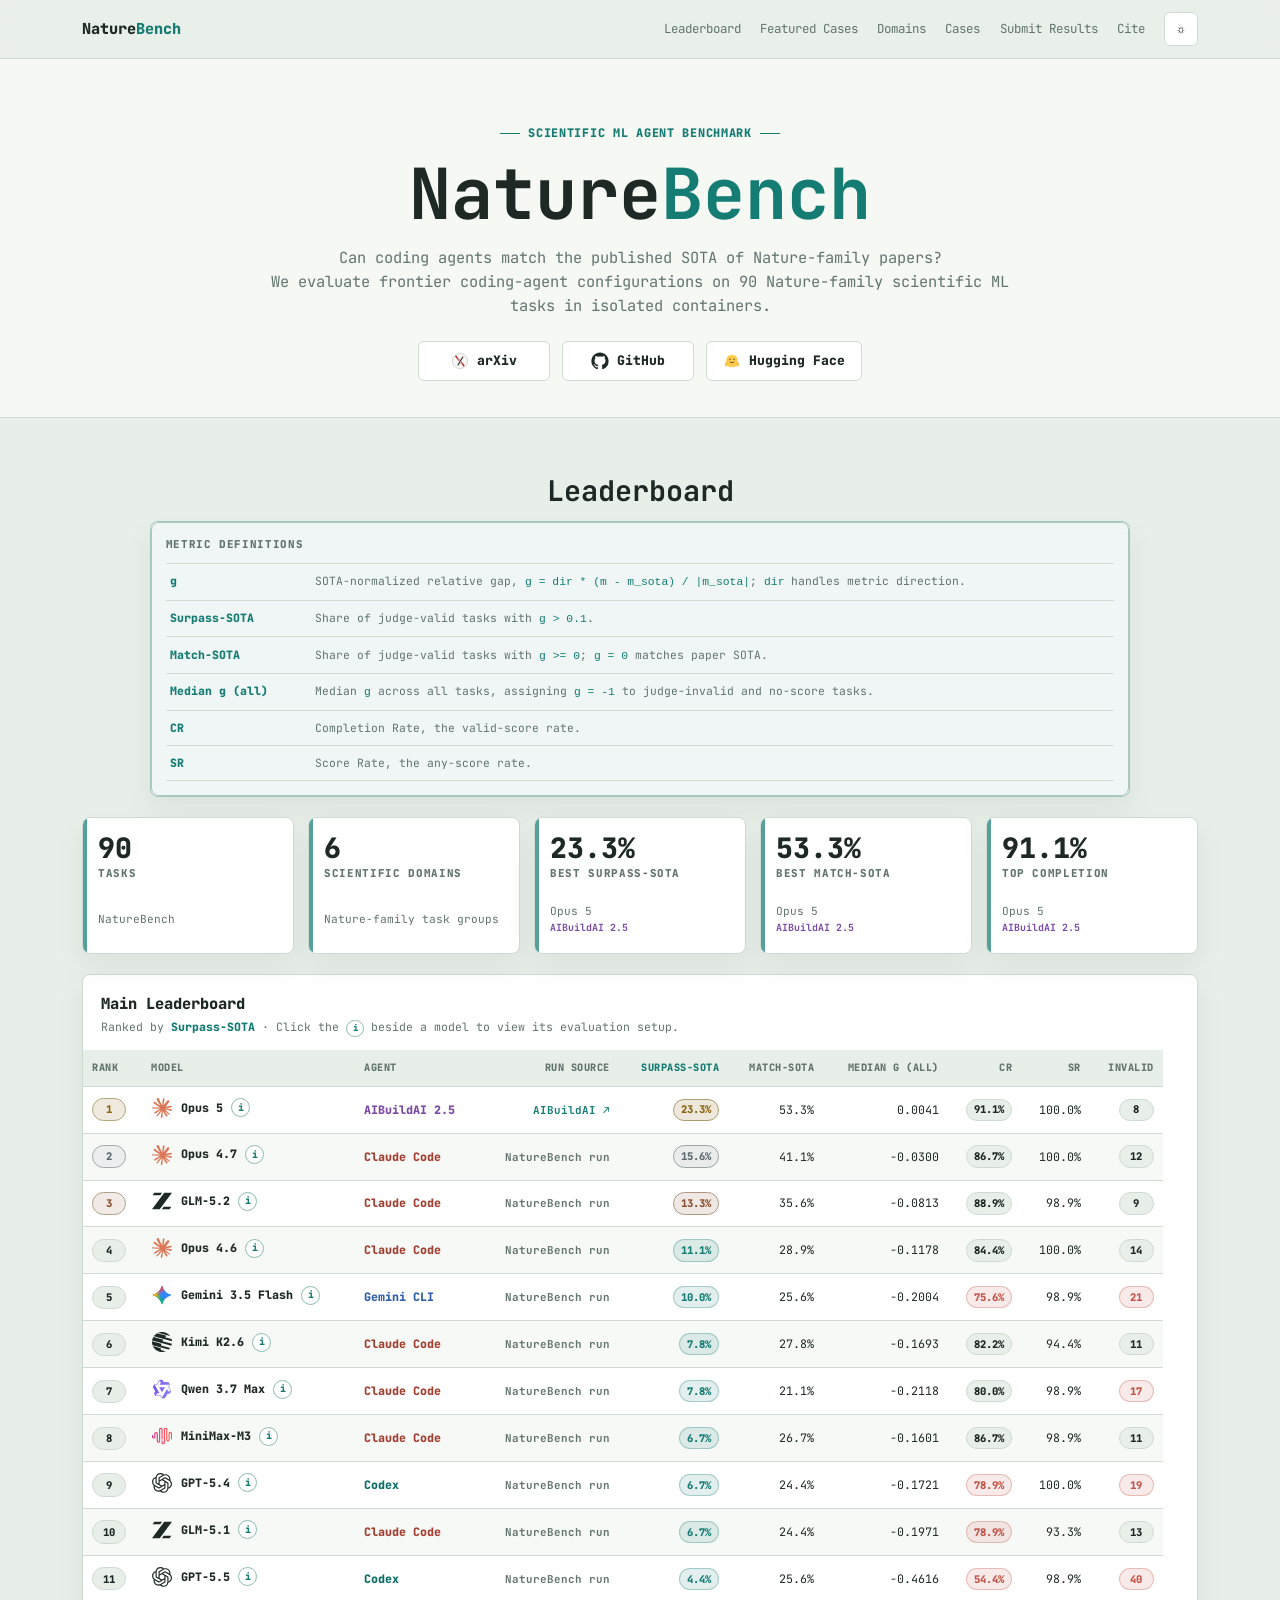
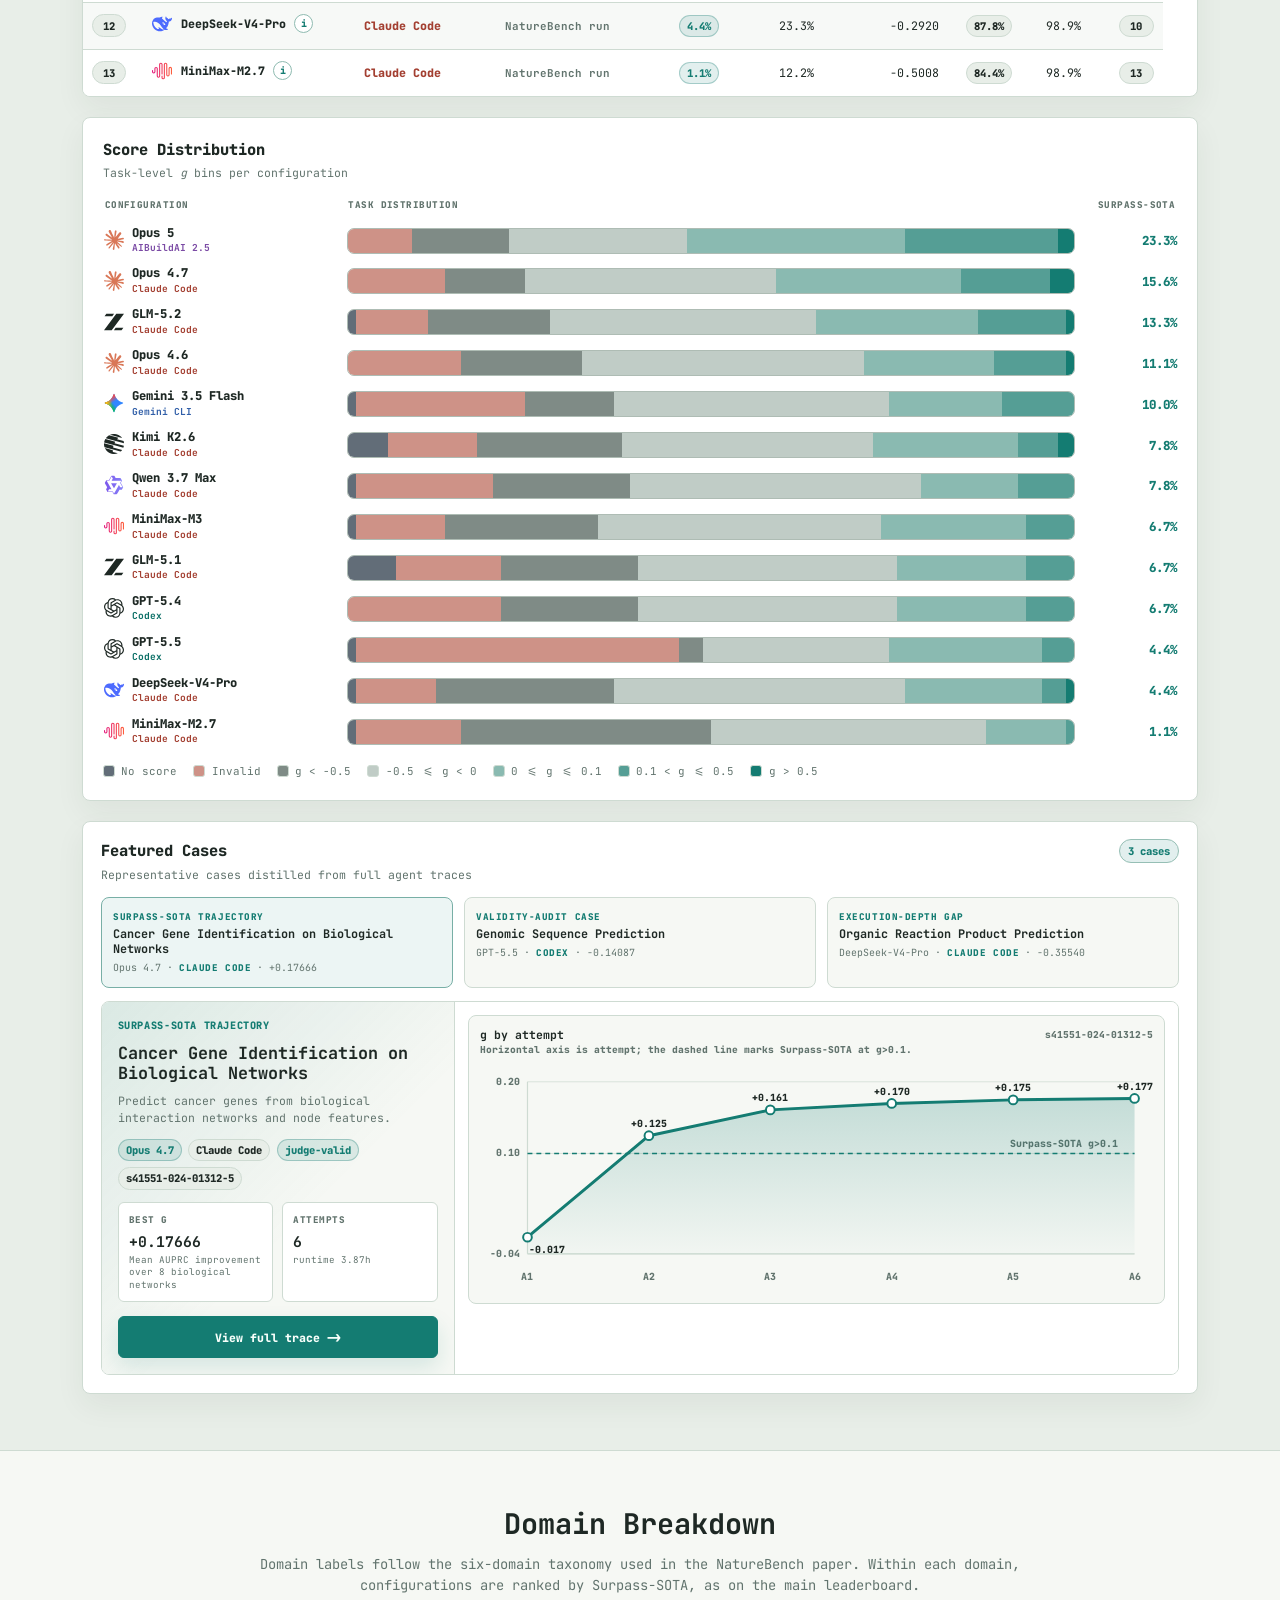
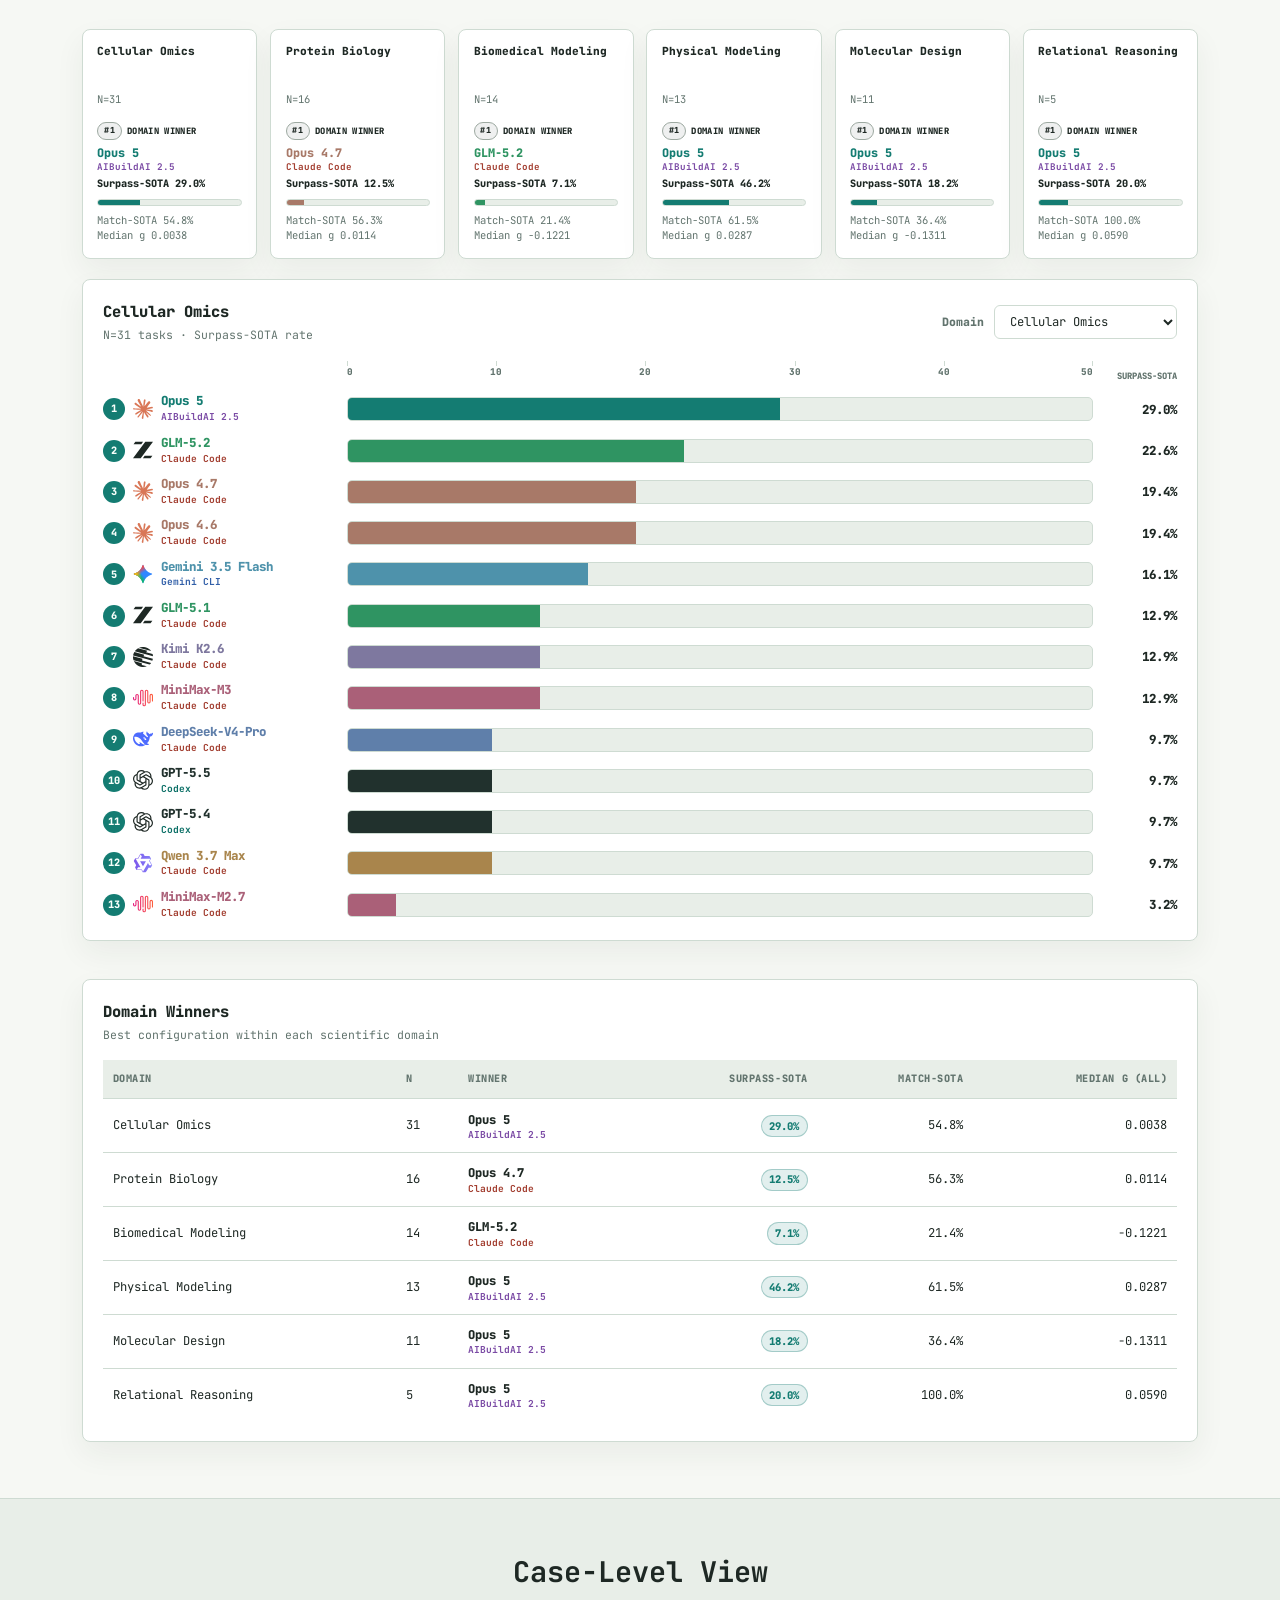
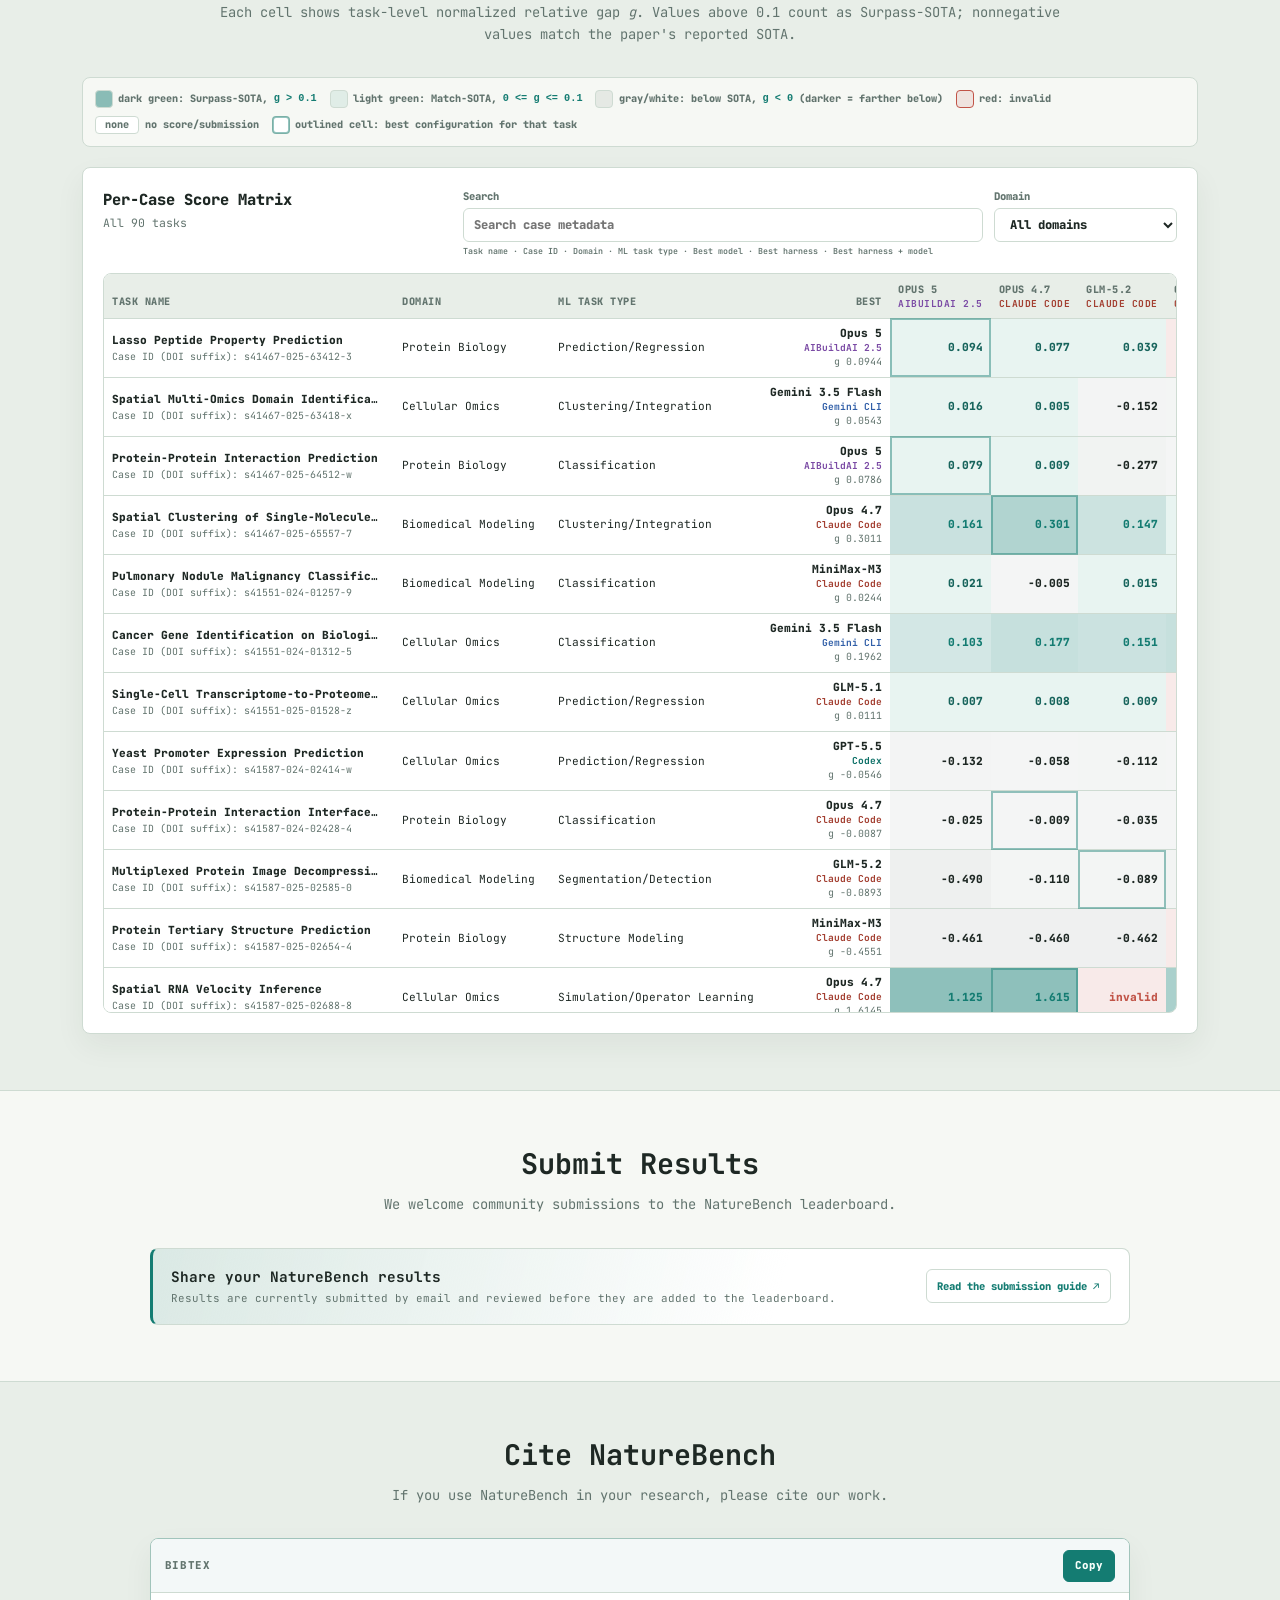
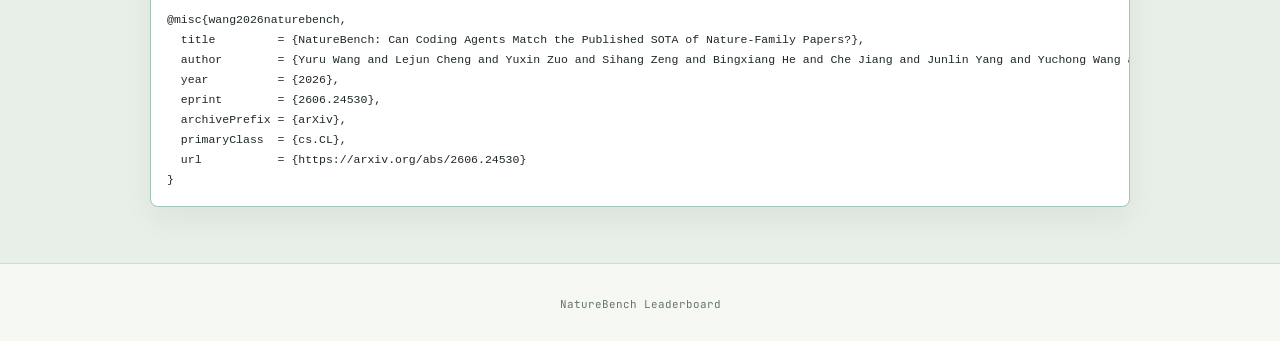
==== index.html @ 6c9039d1 "feat(site): refine leaderboard UX" ====
<!DOCTYPE html>
<html lang="en" data-theme="light">
<head>
  <meta charset="UTF-8">
  <meta name="viewport" content="width=device-width, initial-scale=1.0">
  <title>NatureBench Leaderboard</title>
  <link rel="icon" href="favicon.ico" sizes="32x32">
  <link rel="icon" href="assets/favicon.svg" type="image/svg+xml">
  <link rel="apple-touch-icon" href="assets/apple-touch-icon.png">
  <meta name="theme-color" content="#147c72">
  <link rel="stylesheet" href="styles.css">
</head>
<body>
  <nav class="navbar">
    <div class="container">
      <div class="nav-content">
        <a class="logo" href="#top" aria-label="NatureBench home">Nature<span>Bench</span></a>
        <button class="hamburger" id="menu-toggle" aria-label="Toggle menu" aria-expanded="false">
          <span></span>
          <span></span>
          <span></span>
        </button>
        <div class="nav-right" id="nav-right">
          <a href="#leaderboard">Leaderboard</a>
          <a href="#featured-cases">Featured Cases</a>
          <a href="#domains">Domains</a>
          <a href="#cases">Cases</a>
          <a href="#submit-results">Submit Results</a>
          <a href="#citation">Cite</a>
          <!-- RESTORE_METHOD_SECTION: uncomment this nav item when the Method section is ready.
          <a href="#method">Method</a>
          -->
          <button class="icon-btn" id="theme-toggle" aria-label="Toggle theme" title="Toggle theme">
            <span class="theme-sun">☼</span>
            <span class="theme-moon">●</span>
          </button>
        </div>
      </div>
    </div>
  </nav>

  <header class="hero" id="top">
    <div class="container">
      <div class="eyebrow">Scientific ML Agent Benchmark</div>
      <h1>Nature<span>Bench</span></h1>
      <p>Can coding agents match the published SOTA of Nature-family papers?</p>
      <p class="hero-setting">We evaluate frontier coding-agent configurations on 90 Nature-family scientific ML tasks in isolated containers.</p>
      <div class="hero-actions">
        <a class="btn resource-btn" href="https://arxiv.org/abs/2606.24530" target="_blank" rel="noopener">
          <img class="resource-logo arxiv-logo" src="assets/logos/arxiv.svg" alt="" aria-hidden="true">
          <span>arXiv</span>
        </a>
        <a class="btn resource-btn" href="https://github.com/FrontisAI/NatureBench" target="_blank" rel="noopener">
          <img class="resource-logo github-logo" src="assets/logos/github.svg" alt="" aria-hidden="true">
          <span>GitHub</span>
        </a>
        <a class="btn resource-btn" href="https://huggingface.co/datasets/FrontisAI/NatureBench" target="_blank" rel="noopener">
          <img class="resource-logo huggingface-logo" src="assets/logos/huggingface.svg" alt="" aria-hidden="true">
          <span>Hugging Face</span>
        </a>
      </div>
    </div>
  </header>

  <main>
    <section id="leaderboard" class="band">
      <div class="container">
        <h2 class="section-title">Leaderboard</h2>
        <div class="leaderboard-guide">
          <div class="metric-primer" role="region" aria-labelledby="metric-primer-title">
            <h3 id="metric-primer-title">Metric Definitions</h3>
            <dl class="metric-definition-list">
              <div>
                <dt>g</dt>
                <dd>SOTA-normalized relative gap, <code>g = dir * (m - m_sota) / |m_sota|</code>; <code>dir</code> handles metric direction.</dd>
              </div>
              <div>
                <dt>Surpass-SOTA</dt>
                <dd>Share of judge-valid tasks with <code>g &gt; 0.1</code>.</dd>
              </div>
              <div>
                <dt>Match-SOTA</dt>
                <dd>Share of judge-valid tasks with <code>g &gt;= 0</code>; <code>g = 0</code> matches paper SOTA.</dd>
              </div>
              <div>
                <dt>Median g (all)</dt>
                <dd>Median <code>g</code> across all tasks, assigning <code>g = -1</code> to judge-invalid and no-score tasks.</dd>
              </div>
              <div>
                <dt>CR</dt>
                <dd>Completion Rate, the valid-score rate.</dd>
              </div>
              <div>
                <dt>SR</dt>
                <dd>Score Rate, the any-score rate.</dd>
              </div>
            </dl>
          </div>
        </div>

        <div class="metrics-strip leaderboard-summary" id="summary-metrics" aria-label="Benchmark summary">
          <div class="metric summary-card">
            <div class="metric-value">90</div>
            <div class="metric-label">Tasks</div>
          </div>
          <div class="metric summary-card">
            <div class="metric-value">6</div>
            <div class="metric-label">Scientific domains</div>
          </div>
          <div class="metric summary-card">
            <div class="metric-value">15.6%</div>
            <div class="metric-label">Best Surpass-SOTA</div>
          </div>
          <div class="metric summary-card">
            <div class="metric-value">41.1%</div>
            <div class="metric-label">Best Match-SOTA</div>
          </div>
          <div class="metric summary-card">
            <div class="metric-value">88.9%</div>
            <div class="metric-label">Top completion</div>
          </div>
        </div>

        <div class="panel table-panel numeric-board-panel" id="numeric-main-board" aria-labelledby="numeric-leaderboard-title">
          <div class="panel-head">
            <div>
              <h3 id="numeric-leaderboard-title">Main Leaderboard</h3>
              <p>Ranked by <span class="rank-metric-label">Surpass-SOTA</span> · Click the <span class="inline-info" aria-hidden="true">i</span> beside a model to view its evaluation setup.</p>
            </div>
          </div>
          <div class="numeric-board-wrap" role="region" aria-label="Scrollable Main Leaderboard" tabindex="0">
            <table class="numeric-board-table" id="numeric-leaderboard">
              <thead>
                <tr>
                  <th>Rank</th>
                  <th>Model</th>
                  <th>Agent</th>
                  <th>Run source</th>
                  <th><span class="rank-metric-label">Surpass-SOTA</span></th>
                  <th>Match-SOTA</th>
                  <th>Median g (all)</th>
                  <th>CR</th>
                  <th>SR</th>
                  <th>Invalid</th>
                </tr>
              </thead>
              <tbody id="numeric-leaderboard-body"></tbody>
            </table>
          </div>
        </div>

        <!-- RESTORE_CONFIGURATION_RANKING: uncomment this secondary bar leaderboard if needed.
        <div class="panel chart-panel">
          <div class="panel-head">
            <div>
              <h3>Configuration Ranking</h3>
              <p id="chart-subtitle">Sorted by Surpass-SOTA</p>
            </div>
            <div class="controls compact">
              <label for="rank-metric">Rank by</label>
              <select id="rank-metric">
                <option value="surpassSota">Surpass-SOTA</option>
                <option value="matchSota">Match-SOTA</option>
                <option value="medianAll">Median g (all)</option>
                <option value="meanAll">Mean g (all)</option>
                <option value="completionRate">Completion Rate</option>
                <option value="scoreRate">Score Rate</option>
                <option value="invalid">Invalid Count</option>
              </select>
            </div>
          </div>
          <div class="bar-chart" id="leaderboard-chart"></div>
          <p class="chart-footnote">Secondary comparison view. Surpass-SOTA: valid <em>g</em> &gt; 0.1.</p>
        </div>
        -->

        <div class="panel chart-panel distribution-panel">
          <div class="panel-head">
            <div>
              <h3>Score Distribution</h3>
              <p>Task-level <em>g</em> bins per configuration</p>
            </div>
          </div>
          <div class="distribution-chart" id="distribution-chart"></div>
          <div class="legend" id="distribution-legend"></div>
        </div>

        <div class="panel featured-case-panel" id="featured-cases">
          <div class="panel-head featured-case-head">
            <div>
              <h3>Featured Cases</h3>
              <p>Representative cases distilled from full agent traces</p>
            </div>
            <div class="featured-count">3 cases</div>
          </div>
          <div class="featured-case-tabs" id="featured-case-tabs" aria-label="Featured case switcher"></div>
          <div class="featured-case-layout">
            <section class="featured-case-summary" id="featured-case-summary" aria-live="polite"></section>
            <section class="featured-case-detail">
              <div class="featured-detail-body" id="featured-detail-body" aria-live="polite"></div>
            </section>
          </div>
          <!-- Case comparison cards removed to keep the featured block compact. -->
          <!-- <div class="featured-case-compare" id="featured-case-compare"></div> -->
        </div>

      </div>
    </section>

    <section id="domains">
      <div class="container">
        <h2 class="section-title">Domain Breakdown</h2>
        <p class="section-description">Domain labels follow the six-domain taxonomy used in the NatureBench paper. Within each domain, configurations are ranked by Surpass-SOTA, as on the main leaderboard.</p>

        <div class="domain-grid" id="domain-grid"></div>

        <div class="two-col domain-detail-grid">
          <div class="panel chart-panel">
            <div class="panel-head">
              <div>
                <h3 id="domain-chart-title">Domain Ranking</h3>
                <p id="domain-chart-subtitle"></p>
              </div>
              <div class="controls compact">
                <label for="domain-select">Domain</label>
                <select id="domain-select"></select>
              </div>
            </div>
            <div class="bar-chart compact-bars" id="domain-chart"></div>
          </div>
        </div>

        <div class="panel table-panel">
          <div class="panel-head">
            <div>
              <h3>Domain Winners</h3>
              <p>Best configuration within each scientific domain</p>
            </div>
          </div>
          <table>
            <thead>
              <tr>
                <th>Domain</th>
                <th>N</th>
                <th>Winner</th>
                <th>Surpass-SOTA</th>
                <th>Match-SOTA</th>
                <th>Median g (all)</th>
              </tr>
            </thead>
            <tbody id="domain-winners-body"></tbody>
          </table>
        </div>
      </div>
    </section>

    <section id="cases" class="band">
      <div class="container">
        <h2 class="section-title">Case-Level View</h2>
        <p class="section-description">Each cell shows task-level normalized relative gap <em>g</em>. Values above 0.1 count as Surpass-SOTA; nonnegative values match the paper's reported SOTA.</p>
        <div class="case-matrix-legend legend" id="case-matrix-legend" aria-label="Case matrix legend">
          <span class="legend-item case-legend-item"><span class="legend-swatch case-legend-swatch case-legend-swatch-surpass" aria-hidden="true"></span>Surpass-SOTA, <code>g &gt; 0.1</code></span>
          <span class="legend-item case-legend-item"><span class="legend-swatch case-legend-swatch case-legend-swatch-match" aria-hidden="true"></span>Match-SOTA, <code>0 &lt;= g &lt;= 0.1</code></span>
          <span class="legend-item case-legend-item"><span class="legend-swatch case-legend-swatch case-legend-swatch-below" aria-hidden="true"></span>Below SOTA, <code>g &lt; 0</code></span>
          <span class="legend-item case-legend-item"><span class="legend-swatch case-legend-swatch case-legend-swatch-invalid" aria-hidden="true"></span>Invalid</span>
          <span class="legend-item case-legend-item"><span class="legend-swatch case-legend-swatch case-legend-swatch-none" aria-hidden="true">none</span>No score/submission</span>
          <span class="legend-item case-legend-item"><span class="legend-swatch case-legend-swatch case-legend-swatch-best" aria-hidden="true"></span>Outlined cell: best configuration for that task</span>
        </div>

        <div class="panel table-panel case-panel">
          <div class="panel-head case-head">
            <div>
              <h3>Per-Case Score Matrix</h3>
              <p id="case-count"></p>
            </div>
            <div class="case-controls">
              <div class="case-search-control">
                <label class="search-box">
                  <span>Search</span>
                  <input id="case-search" type="search" placeholder="Search case metadata" aria-describedby="case-search-help">
                </label>
                <small class="case-search-help" id="case-search-help">Task name · Case ID · Domain · ML task type · Best model · Best harness · Best harness + model</small>
              </div>
              <label>
                <span>Domain</span>
                <select id="case-domain-filter"></select>
              </label>
            </div>
          </div>
          <div class="case-lookup-card" id="case-lookup-card" hidden></div>
          <div class="case-table-wrap">
            <table class="case-table">
              <thead id="case-table-head"></thead>
              <tbody id="case-table-body"></tbody>
            </table>
          </div>
        </div>
      </div>
    </section>

    <!-- RESTORE_METHOD_SECTION: pending Method block is intentionally hidden for the development preview.
    <section id="method">
      <div class="container">
        <h2 class="section-title">Method & Pending Sections</h2>
        <div class="two-col pending-grid">
          <div class="panel placeholder-panel">
            <div class="panel-head">
              <div>
                <h3>Time Spent</h3>
                <p></p>
              </div>
            </div>
            <div class="empty-canvas" aria-hidden="true"></div>
          </div>
          <div class="panel placeholder-panel">
            <div class="panel-head">
              <div>
                <h3>Pipeline</h3>
                <p></p>
              </div>
            </div>
            <div class="empty-canvas" aria-hidden="true"></div>
          </div>
        </div>
      </div>
    </section>
    -->

    <section id="submit-results" class="submit-results-section">
      <div class="container">
        <h2 class="section-title">Submit Results</h2>
        <p class="section-description">We welcome community submissions to the NatureBench leaderboard.</p>
        <aside class="leaderboard-submit-panel" aria-labelledby="submit-results-title">
          <div class="leaderboard-submit-copy">
            <h3 id="submit-results-title">Share your NatureBench results</h3>
            <p>Results are currently submitted by email and reviewed before they are added to the leaderboard.</p>
          </div>
          <div class="leaderboard-submit-actions">
            <a class="leaderboard-submit-guide" href="https://github.com/FrontisAI/NatureBench/tree/main/submit-results" target="_blank" rel="noopener">Read the submission guide ↗</a>
          </div>
        </aside>
      </div>
    </section>

    <section id="citation" class="citation-section band">
      <div class="container">
        <h2 class="section-title">Cite NatureBench</h2>
        <p class="section-description">If you use NatureBench in your research, please cite our work.</p>
        <div class="citation-card">
          <div class="citation-card-head">
            <span>BibTeX</span>
            <button class="citation-copy" id="citation-copy" type="button" aria-describedby="citation-copy-status">
              Copy
            </button>
          </div>
          <pre class="citation-code"><code id="citation-bibtex">@misc{wang2026naturebench,
  title         = {NatureBench: Can Coding Agents Match the Published SOTA of Nature-Family Papers?},
  author        = {Yuru Wang and Lejun Cheng and Yuxin Zuo and Sihang Zeng and Bingxiang He and Che Jiang and Junlin Yang and Yuchong Wang and Kaikai Zhao and Weifeng Huang and Kai Tian and Zhenzhao Yuan and Jincheng Zhong and Weizhi Wang and Ning Ding and Bowen Zhou and Kaiyan Zhang},
  year          = {2026},
  eprint        = {2606.24530},
  archivePrefix = {arXiv},
  primaryClass  = {cs.CL},
  url           = {https://arxiv.org/abs/2606.24530}
}</code></pre>
          <p class="citation-copy-status" id="citation-copy-status" role="status" aria-live="polite"></p>
        </div>
      </div>
    </section>

  </main>

  <footer class="footer">
    <div class="container">
      <span>NatureBench Leaderboard</span>
    </div>
  </footer>

  <script src="naturebench-data.js"></script>
  <script src="app.js"></script>
</body>
</html>
---- styles.css ----
@font-face {
  font-family: "JetBrains Mono";
  font-style: normal;
  font-weight: 400;
  font-display: swap;
  src: url("assets/fonts/JetBrainsMono-400.ttf") format("truetype");
}

@font-face {
  font-family: "JetBrains Mono";
  font-style: normal;
  font-weight: 500;
  font-display: swap;
  src: url("assets/fonts/JetBrainsMono-500.ttf") format("truetype");
}

@font-face {
  font-family: "JetBrains Mono";
  font-style: normal;
  font-weight: 600;
  font-display: swap;
  src: url("assets/fonts/JetBrainsMono-600.ttf") format("truetype");
}

@font-face {
  font-family: "JetBrains Mono";
  font-style: normal;
  font-weight: 700;
  font-display: swap;
  src: url("assets/fonts/JetBrainsMono-700.ttf") format("truetype");
}

@font-face {
  font-family: "JetBrains Mono";
  font-style: normal;
  font-weight: 800;
  font-display: swap;
  src: url("assets/fonts/JetBrainsMono-800.ttf") format("truetype");
}

* {
  box-sizing: border-box;
  margin: 0;
  padding: 0;
}

:root {
  --bg-primary: #f6f8f4;
  --bg-secondary: #e8eee8;
  --bg-tertiary: #dfe7df;
  --panel: #ffffff;
  --text-primary: #1e2824;
  --text-secondary: #62746e;
  --accent-primary: #147c72;
  --accent-secondary: #0f625a;
  --warn: #c15448;
  --warn-soft: rgba(193, 84, 72, 0.12);
  --accent-soft: rgba(20, 124, 114, 0.12);
  --border-color: #cedbd2;
  --shadow: 0 12px 30px rgba(31, 43, 38, 0.06);
  --focus: rgba(20, 124, 114, 0.26);
  --agent-claude-color: #a33f31;
  --agent-codex-color: #0b6f66;
  --agent-gemini-color: #315fa8;
  --agent-aibuildai-color: #7b4ba5;
  --rank-gold: #8a6411;
  --rank-silver: #5e6970;
  --rank-bronze: #8a4f30;
}

[data-theme="dark"] {
  --bg-primary: #101714;
  --bg-secondary: #17211d;
  --bg-tertiary: #203028;
  --panel: #121c18;
  --text-primary: #e3ebe5;
  --text-secondary: #98aaa2;
  --accent-primary: #42b8a9;
  --accent-secondary: #2f9388;
  --warn: #e07a6f;
  --warn-soft: rgba(224, 122, 111, 0.16);
  --accent-soft: rgba(66, 184, 169, 0.14);
  --border-color: #2c4036;
  --shadow: 0 14px 34px rgba(0, 0, 0, 0.22);
  --focus: rgba(66, 184, 169, 0.3);
  --agent-claude-color: #ff8d78;
  --agent-codex-color: #55c4b5;
  --agent-gemini-color: #8eb5ff;
  --agent-aibuildai-color: #c9a0e8;
  --rank-gold: #f0ca62;
  --rank-silver: #c4ccd0;
  --rank-bronze: #e4a17c;
}

html {
  scroll-behavior: smooth;
}

body {
  min-width: 320px;
  font-family: "JetBrains Mono", "SF Mono", Monaco, Consolas, monospace;
  background: var(--bg-primary);
  color: var(--text-primary);
  line-height: 1.55;
}

a {
  color: inherit;
  text-decoration: none;
}

button,
input,
select {
  font: inherit;
}

code {
  color: var(--accent-primary);
}

.container {
  max-width: 1180px;
  margin: 0 auto;
  padding: 0 2rem;
}

.navbar {
  position: sticky;
  top: 0;
  z-index: 30;
  background: color-mix(in srgb, var(--bg-secondary) 92%, transparent);
  border-bottom: 1px solid var(--border-color);
  backdrop-filter: blur(12px);
}

.nav-content {
  min-height: 58px;
  display: flex;
  align-items: center;
  justify-content: space-between;
  gap: 1rem;
}

.logo {
  color: var(--text-primary);
  font-size: 0.95rem;
  font-weight: 800;
  letter-spacing: 0;
}

.logo span {
  color: var(--accent-primary);
}

.nav-right {
  display: flex;
  align-items: center;
  gap: 1.2rem;
  color: var(--text-secondary);
  font-size: 0.78rem;
}

.nav-right a:hover {
  color: var(--text-primary);
}

.hamburger {
  display: none;
  width: 36px;
  height: 36px;
  border: 1px solid var(--border-color);
  border-radius: 6px;
  background: var(--panel);
  color: var(--text-primary);
  cursor: pointer;
  align-items: center;
  justify-content: center;
  flex-direction: column;
  gap: 4px;
}

.hamburger span {
  width: 17px;
  height: 2px;
  background: currentColor;
}

.icon-btn {
  width: 34px;
  height: 34px;
  display: inline-flex;
  align-items: center;
  justify-content: center;
  border: 1px solid var(--border-color);
  border-radius: 6px;
  background: var(--panel);
  color: var(--text-primary);
  cursor: pointer;
}

.theme-moon {
  display: none;
}

[data-theme="dark"] .theme-sun {
  display: none;
}

[data-theme="dark"] .theme-moon {
  display: inline;
}

.hero {
  padding: 3.6rem 0 2.2rem;
  text-align: center;
}

.eyebrow {
  display: inline-flex;
  align-items: center;
  gap: 0.5rem;
  color: var(--accent-primary);
  font-size: 0.74rem;
  font-weight: 800;
  text-transform: uppercase;
  letter-spacing: 0.06em;
  margin-bottom: 1rem;
}

.eyebrow::before,
.eyebrow::after {
  content: "";
  width: 20px;
  height: 1px;
  background: var(--accent-primary);
}

.hero h1 {
  font-size: clamp(2.4rem, 6vw, 4.4rem);
  line-height: 1.02;
  letter-spacing: 0;
  margin-bottom: 1rem;
}

.hero h1 span {
  color: var(--accent-primary);
}

.hero p {
  max-width: 760px;
  margin: 0 auto;
  color: var(--text-secondary);
  font-size: 0.96rem;
}

.hero-actions {
  margin-top: 1.5rem;
  display: flex;
  justify-content: center;
  gap: 0.75rem;
  flex-wrap: wrap;
}

.leaderboard-guide {
  max-width: 980px;
  margin: 0 auto 1.25rem;
  border: 1px solid color-mix(in srgb, var(--accent-primary) 24%, var(--border-color));
  border-radius: 8px;
  background: var(--panel);
  box-shadow: var(--shadow);
  overflow: hidden;
}

.evaluation-setup {
  background: color-mix(in srgb, var(--accent-primary) 5%, var(--panel));
  text-align: left;
}

.evaluation-setup-head {
  min-height: 38px;
  padding: 0.55rem 0.85rem;
  display: flex;
  align-items: center;
  justify-content: flex-start;
  gap: 0.58rem;
}

.evaluation-setup-head h3,
.evaluation-setup-label {
  font-size: 0.68rem;
  font-weight: 800;
  letter-spacing: 0.06em;
  text-transform: uppercase;
}

.evaluation-setup-head h3 {
  color: var(--text-primary);
}

.evaluation-setup-label {
  color: var(--text-secondary);
}

.evaluation-setup-head span {
  display: inline-flex;
  align-items: center;
  min-height: 20px;
  padding: 0.08rem 0.42rem;
  border: 1px solid color-mix(in srgb, var(--accent-primary) 26%, var(--border-color));
  border-radius: 999px;
  background: color-mix(in srgb, var(--accent-primary) 8%, var(--panel));
  color: var(--accent-primary);
  font-size: 0.6rem;
  font-weight: 800;
  letter-spacing: 0.05em;
  text-transform: uppercase;
}

.evaluation-setup-grid {
  display: grid;
  grid-template-columns: minmax(0, 0.8fr) minmax(0, 2fr) minmax(0, 0.8fr);
  gap: 0.65rem;
  padding: 0 0.85rem 0.85rem;
}

.evaluation-setup-item {
  min-width: 0;
  padding: 0.72rem 0.78rem;
  border: 1px solid color-mix(in srgb, var(--accent-primary) 12%, var(--border-color));
  border-radius: 6px;
  background: color-mix(in srgb, var(--panel) 88%, var(--accent-soft));
}

.evaluation-setup-item strong {
  display: block;
  margin-top: 0.28rem;
  color: var(--text-primary);
  font-size: 0.88rem;
  line-height: 1.35;
}

.evaluation-setup-item p {
  max-width: none;
  margin-top: 0.22rem;
  color: var(--text-secondary);
  font-size: 0.7rem;
  line-height: 1.55;
}

.evaluation-setup-item a {
  display: inline-block;
  margin-top: 0.38rem;
  color: var(--accent-primary);
  font-size: 0.7rem;
  font-weight: 800;
}

.evaluation-setup-item a:hover {
  color: var(--accent-secondary);
  text-decoration: underline;
  text-underline-offset: 0.2em;
}

.btn {
  display: inline-flex;
  align-items: center;
  justify-content: center;
  gap: 0.48rem;
  min-height: 38px;
  padding: 0.55rem 1rem;
  border: 1px solid var(--border-color);
  border-radius: 6px;
  background: var(--panel);
  color: var(--text-primary);
  font-size: 0.82rem;
  font-weight: 800;
}

.resource-btn {
  min-width: 132px;
}

.resource-logo {
  width: 18px;
  height: 18px;
  flex: 0 0 18px;
  display: block;
  object-fit: contain;
}

[data-theme="dark"] .github-logo {
  filter: invert(1) brightness(1.08);
}

.btn-primary {
  border-color: var(--accent-primary);
  background: var(--accent-primary);
  color: #f8fffb;
}

section {
  padding: 3.5rem 0;
}

.band {
  background: var(--bg-secondary);
  border-top: 1px solid var(--border-color);
  border-bottom: 1px solid var(--border-color);
}

.section-title {
  text-align: center;
  font-size: 1.78rem;
  line-height: 1.2;
  margin-bottom: 0.8rem;
}

.section-description {
  max-width: 860px;
  margin: 0 auto 2rem;
  text-align: center;
  color: var(--text-secondary);
  font-size: 0.86rem;
}

.metric-primer {
  padding: 0.85rem;
  border: 1px solid color-mix(in srgb, var(--accent-primary) 18%, var(--border-color));
  border-radius: 8px;
  background: color-mix(in srgb, var(--accent-primary) 7%, var(--panel));
  box-shadow: var(--shadow);
  color: var(--text-primary);
  font-size: 0.78rem;
  line-height: 1.55;
  text-align: left;
}

.metric-primer h3 {
  margin-bottom: 0.62rem;
  color: var(--text-secondary);
  font-size: 0.68rem;
  font-weight: 800;
  letter-spacing: 0.06em;
  text-transform: uppercase;
}

.metric-definition-list {
  display: grid;
  margin: 0;
  border-top: 1px solid var(--border-color);
}

.metric-definition-list > div {
  display: grid;
  grid-template-columns: minmax(118px, 0.28fr) minmax(0, 1.72fr);
  align-items: baseline;
  gap: 1rem;
  min-width: 0;
  padding: 0.52rem 0.25rem;
  border-bottom: 1px solid var(--border-color);
}

.metric-definition-list dt {
  color: var(--accent-primary);
  font-size: 0.72rem;
  font-weight: 800;
}

.metric-definition-list dd {
  color: var(--text-secondary);
  font-size: 0.71rem;
  line-height: 1.5;
}

.metrics-strip,
.summary-cards,
.leaderboard-summary {
  display: grid;
  grid-template-columns: repeat(auto-fit, minmax(150px, 1fr));
  gap: 0.85rem;
  margin-bottom: 1.25rem;
}

.metric,
.summary-card {
  position: relative;
  min-height: 112px;
  border: 1px solid var(--border-color);
  background: var(--panel);
  border-radius: 8px;
  padding: 0.95rem;
  box-shadow: var(--shadow);
  display: grid;
  align-content: space-between;
  overflow: hidden;
}

.metric::before,
.summary-card::before {
  content: "";
  position: absolute;
  inset: 0 auto 0 0;
  width: 4px;
  background: var(--accent-primary);
  opacity: 0.72;
}

.metric-label,
.summary-card-label {
  color: var(--text-secondary);
  font-size: 0.68rem;
  text-transform: uppercase;
  letter-spacing: 0.06em;
  margin-bottom: 0.35rem;
  font-weight: 800;
}

.metric-value,
.summary-card-value {
  font-size: clamp(1.38rem, 2.2vw, 1.78rem);
  line-height: 1.05;
  font-weight: 800;
  color: var(--text-primary);
  font-variant-numeric: tabular-nums;
}

.metric-note,
.summary-card-note {
  margin-top: 0.3rem;
  color: var(--text-secondary);
  font-size: 0.7rem;
  line-height: 1.35;
}

.metric-note span,
.metric-note small {
  display: block;
}

.metric-note small {
  margin-top: 0.12rem;
  color: var(--accent-primary);
  font-size: 0.62rem;
  font-weight: 700;
}

.leaderboard-summary .numeric-summary-card {
  min-height: 128px;
  grid-template-rows: 2rem 2.25rem 2.3rem;
  align-content: start;
}

.leaderboard-summary .metric-label {
  display: flex;
  align-items: flex-start;
  margin: 0;
}

.leaderboard-summary .metric-note {
  min-height: 0;
  margin: 0;
  display: flex;
  flex-direction: column;
  justify-content: center;
}

.panel {
  background: var(--panel);
  border: 1px solid var(--border-color);
  border-radius: 8px;
  box-shadow: var(--shadow);
}

.chart-panel,
.table-panel,
.placeholder-panel,
.blank-panel {
  padding: 1.25rem;
}

.chart-panel,
.table-panel {
  margin-top: 1.25rem;
}

.panel-head {
  display: flex;
  align-items: center;
  justify-content: space-between;
  gap: 1rem;
  margin-bottom: 1rem;
}

.panel-head h3 {
  font-size: 0.96rem;
  font-weight: 800;
}

.panel-head p {
  margin-top: 0.16rem;
  color: var(--text-secondary);
  font-size: 0.72rem;
}

.controls {
  display: flex;
  align-items: center;
  gap: 0.65rem;
}

.controls label {
  color: var(--text-secondary);
  font-size: 0.72rem;
  font-weight: 800;
  white-space: nowrap;
}

.controls select,
.case-controls select,
.case-controls input {
  min-height: 34px;
  border: 1px solid var(--border-color);
  border-radius: 6px;
  background: var(--panel);
  color: var(--text-primary);
  padding: 0.35rem 0.65rem;
  font-size: 0.76rem;
}

.bar-chart {
  display: grid;
  gap: 0.72rem;
  padding-top: 0.2rem;
}

.bar-row {
  display: grid;
  grid-template-columns: 184px 1fr 78px;
  align-items: center;
  gap: 0.85rem;
  min-height: 28px;
}

.compact-bars .bar-row {
  grid-template-columns: 230px 1fr 70px;
}

.bar-name {
  display: flex;
  align-items: center;
  gap: 0.45rem;
  color: var(--text-primary);
  font-size: 0.78rem;
  white-space: nowrap;
  overflow: hidden;
  text-overflow: ellipsis;
}

.bar-model-identity,
.distribution-name .model-agent-identity {
  min-width: 0;
  gap: 0.45rem;
}

.bar-model-identity .method-name,
.distribution-name .method-name {
  min-width: 0;
  overflow: hidden;
  text-overflow: ellipsis;
  white-space: nowrap;
}

.bar-model-identity .method-name {
  color: var(--model-color, var(--text-primary));
}

.model-agent-identity {
  min-width: 0;
  display: inline-flex;
  align-items: center;
  gap: 0.45rem;
  max-width: 100%;
}

.model-agent-copy {
  min-width: 0;
  display: flex;
  flex-direction: column;
  align-items: flex-start;
  gap: 0.12rem;
  line-height: 1.2;
}

.agent-subline {
  max-width: 100%;
  overflow: hidden;
  color: var(--agent-color, var(--text-secondary));
  font-size: 0.6rem;
  font-weight: 700;
  line-height: 1.25;
  text-overflow: ellipsis;
  white-space: nowrap;
}

.agent-name {
  color: var(--agent-color, var(--text-primary));
  font-size: inherit;
  font-weight: 800;
  line-height: inherit;
  white-space: nowrap;
}

.metric-note .summary-agent {
  color: var(--agent-color, var(--text-secondary));
}

.agent-claude {
  --agent-color: var(--agent-claude-color);
}

.agent-codex {
  --agent-color: var(--agent-codex-color);
}

.agent-gemini {
  --agent-color: var(--agent-gemini-color);
}

.agent-aibuildai {
  --agent-color: var(--agent-aibuildai-color);
}

.rank-dot {
  width: 22px;
  height: 22px;
  display: inline-flex;
  align-items: center;
  justify-content: center;
  border-radius: 50%;
  color: #f8fffb;
  background: var(--accent-primary);
  font-size: 0.64rem;
  font-weight: 800;
  flex: 0 0 auto;
}

.model-color-row .rank-dot {
  background: var(--accent-primary);
}

.bar-track {
  height: 24px;
  background: var(--bg-secondary);
  border: 1px solid var(--border-color);
  border-radius: 5px;
  overflow: hidden;
}

.bar-fill {
  width: var(--w);
  height: 100%;
  background: var(--model-color, var(--accent-primary));
}

.bar-value {
  color: var(--text-primary);
  font-size: 0.78rem;
  font-weight: 800;
  text-align: right;
  white-space: nowrap;
}

.chart-footnote {
  margin-top: 1rem;
  color: var(--text-secondary);
  font-size: 0.7rem;
}

table {
  width: 100%;
  border-collapse: collapse;
  font-size: 0.76rem;
}

th,
td {
  border-bottom: 1px solid var(--border-color);
  padding: 0.7rem 0.62rem;
  text-align: right;
  vertical-align: middle;
  white-space: nowrap;
}

th {
  background: var(--bg-secondary);
  color: var(--text-secondary);
  font-size: 0.64rem;
  text-transform: uppercase;
  letter-spacing: 0.05em;
  font-weight: 800;
}

td:first-child,
th:first-child,
td:nth-child(2),
th:nth-child(2),
td:nth-child(3),
th:nth-child(3) {
  text-align: left;
}

tbody tr:last-child td {
  border-bottom: none;
}

tbody tr:hover {
  background: color-mix(in srgb, var(--accent-primary) 4%, transparent);
}

.method-name {
  font-weight: 800;
}

.subtle {
  color: var(--text-secondary);
}

.pill {
  display: inline-flex;
  align-items: center;
  justify-content: center;
  min-width: 2.2rem;
  border-radius: 999px;
  border: 1px solid var(--border-color);
  background: var(--bg-secondary);
  padding: 0.12rem 0.45rem;
  font-size: 0.66rem;
  font-weight: 800;
  color: var(--text-primary);
}

.pill.good {
  color: var(--accent-primary);
  background: var(--accent-soft);
  border-color: color-mix(in srgb, var(--accent-primary) 30%, transparent);
}

.pill.warn {
  color: var(--warn);
  background: var(--warn-soft);
  border-color: color-mix(in srgb, var(--warn) 30%, transparent);
}

.rank-metric-label,
.numeric-primary {
  color: var(--accent-primary);
  font-weight: 800;
}

.inline-info {
  width: 1.1rem;
  height: 1.1rem;
  display: inline-flex;
  align-items: center;
  justify-content: center;
  border: 1px solid color-mix(in srgb, var(--accent-primary) 34%, var(--border-color));
  border-radius: 50%;
  color: var(--accent-primary);
  font-size: 0.56rem;
  font-weight: 800;
  line-height: 1;
  vertical-align: 0.05em;
}

.rank-badge {
  min-width: 2.1rem;
  height: 1.45rem;
  padding: 0 0.42rem;
  display: inline-flex;
  align-items: center;
  justify-content: center;
  border: 1px solid var(--border-color);
  border-radius: 999px;
  background: var(--bg-secondary);
  color: var(--text-primary);
  font-size: 0.66rem;
  font-weight: 800;
}

.rank-badge.rank-1 {
  border-color: color-mix(in srgb, var(--rank-gold) 44%, var(--border-color));
  background: color-mix(in srgb, var(--rank-gold) 14%, var(--panel));
  color: var(--rank-gold);
}

.rank-badge.rank-2 {
  border-color: color-mix(in srgb, var(--rank-silver) 42%, var(--border-color));
  background: color-mix(in srgb, var(--rank-silver) 12%, var(--panel));
  color: var(--rank-silver);
}

.rank-badge.rank-3 {
  border-color: color-mix(in srgb, var(--rank-bronze) 42%, var(--border-color));
  background: color-mix(in srgb, var(--rank-bronze) 12%, var(--panel));
  color: var(--rank-bronze);
}

.numeric-primary.rank-metric-1 {
  border-color: color-mix(in srgb, var(--rank-gold) 52%, var(--border-color));
  background: color-mix(in srgb, var(--rank-gold) 15%, var(--panel));
  color: var(--rank-gold);
}

.numeric-primary.rank-metric-2 {
  border-color: color-mix(in srgb, var(--rank-silver) 48%, var(--border-color));
  background: color-mix(in srgb, var(--rank-silver) 13%, var(--panel));
  color: var(--rank-silver);
}

.numeric-primary.rank-metric-3 {
  border-color: color-mix(in srgb, var(--rank-bronze) 48%, var(--border-color));
  background: color-mix(in srgb, var(--rank-bronze) 13%, var(--panel));
  color: var(--rank-bronze);
}

.leaderboard-main,
.numeric-board-panel,
.main-board-panel,
.leaderboard-board-panel {
  margin-top: 1.25rem;
  overflow: hidden;
}

.numeric-board-panel,
.main-board-panel,
.leaderboard-board-panel {
  padding: 0;
}

.leaderboard-main .panel-head,
.numeric-board-panel .panel-head,
.main-board-panel .panel-head,
.leaderboard-board-panel .panel-head {
  padding: 1.05rem 1.15rem 0;
  margin-bottom: 0.8rem;
}

.submit-results-section {
  scroll-margin-top: 58px;
}

.leaderboard-submit-panel {
  max-width: 980px;
  margin: 0 auto;
  padding: 1.05rem 1.15rem;
  display: grid;
  grid-template-columns: minmax(0, 1fr) auto;
  align-items: center;
  gap: 1.5rem;
  border: 1px solid var(--border-color);
  border-left: 3px solid var(--accent-primary);
  border-radius: 8px;
  background: linear-gradient(105deg, var(--accent-soft), var(--panel) 64%);
}

.leaderboard-submit-copy h3 {
  margin: 0.12rem 0 0.18rem;
  font-size: 0.9rem;
  line-height: 1.4;
}

.leaderboard-submit-copy p {
  max-width: 720px;
  color: var(--text-secondary);
  font-size: 0.68rem;
  line-height: 1.55;
}

.leaderboard-submit-actions {
  display: flex;
  align-items: center;
  white-space: nowrap;
}

.leaderboard-submit-guide {
  min-height: 34px;
  padding: 0.4rem 0.65rem;
  display: inline-flex;
  align-items: center;
  border: 1px solid var(--border-color);
  border-radius: 6px;
  background: var(--panel);
  color: var(--accent-primary);
  font-size: 0.66rem;
  font-weight: 800;
}

.leaderboard-submit-guide:hover {
  border-color: var(--accent-primary);
  background: var(--accent-soft);
  color: var(--accent-secondary);
}

.numeric-board-wrap,
.main-board-wrap,
.leaderboard-board-wrap {
  overflow-x: auto;
}

.numeric-board-wrap {
  width: 100%;
  max-width: 100%;
  overflow-y: hidden;
  overscroll-behavior-inline: contain;
  scrollbar-width: thin;
  scrollbar-color: color-mix(in srgb, var(--accent-primary) 62%, var(--border-color)) var(--bg-secondary);
  touch-action: pan-x pan-y;
  -webkit-overflow-scrolling: touch;
}

.numeric-board-wrap.is-scrollable {
  cursor: grab;
}

.numeric-board-wrap.is-dragging {
  cursor: grabbing;
  user-select: none;
}

.numeric-board-wrap::-webkit-scrollbar {
  height: 10px;
}

.numeric-board-wrap::-webkit-scrollbar-track {
  background: var(--bg-secondary);
}

.numeric-board-wrap::-webkit-scrollbar-thumb {
  border: 2px solid var(--bg-secondary);
  border-radius: 999px;
  background: color-mix(in srgb, var(--accent-primary) 62%, var(--border-color));
}

.numeric-board-wrap:focus-visible {
  outline: 3px solid var(--focus);
  outline-offset: -3px;
}

.numeric-board-table {
  width: max-content;
}

.numeric-board,
.numeric-board-table,
.main-board-table,
.leaderboard-board-table {
  min-width: 1080px;
  font-size: 0.73rem;
  font-variant-numeric: tabular-nums;
}

.numeric-board th,
.numeric-board td,
.numeric-board-table th,
.numeric-board-table td,
.main-board-table th,
.main-board-table td,
.leaderboard-board-table th,
.leaderboard-board-table td {
  padding: 0.62rem 0.58rem;
}

.numeric-board tbody tr,
.numeric-board-table tbody tr,
.main-board-table tbody tr,
.leaderboard-board-table tbody tr {
  background: var(--panel);
}

.numeric-board tbody tr:nth-child(even),
.numeric-board-table tbody tr:nth-child(even),
.main-board-table tbody tr:nth-child(even),
.leaderboard-board-table tbody tr:nth-child(even) {
  background: color-mix(in srgb, var(--bg-secondary) 36%, var(--panel));
}

.rank-cell,
.board-rank,
.numeric-rank {
  width: 3.4rem;
  color: var(--text-secondary);
  font-weight: 800;
}

.model-cell,
.model-entry,
.model-identity,
.provider-cell {
  min-width: 0;
  display: inline-flex;
  align-items: center;
  gap: 0.5rem;
  max-width: 100%;
  color: var(--text-primary);
  font-weight: 800;
}

.model-name,
.model-label,
.provider-label {
  min-width: 0;
  overflow: hidden;
  text-overflow: ellipsis;
  white-space: nowrap;
}

.model-logo,
.provider-logo {
  width: 22px;
  height: 22px;
  flex: 0 0 22px;
  display: inline-flex;
  align-items: center;
  justify-content: center;
  border: 0;
  border-radius: 0;
  background: transparent;
}

.model-logo-img {
  width: 20px;
  height: 20px;
  display: block;
  object-fit: contain;
}

img.model-logo:not([src]),
img.model-logo[src=""],
img.provider-logo:not([src]),
img.provider-logo[src=""] {
  display: none;
}

.logo-fallback,
.model-logo-fallback,
.provider-monogram,
.model-monogram {
  width: 26px;
  height: 26px;
  flex: 0 0 26px;
  display: inline-flex;
  align-items: center;
  justify-content: center;
  border: 1px solid color-mix(in srgb, var(--accent-primary) 28%, var(--border-color));
  border-radius: 7px;
  background: var(--accent-soft);
  color: var(--accent-primary);
  font-size: 0.58rem;
  font-weight: 800;
  line-height: 1;
  text-transform: uppercase;
}

.model-logo-fallback[hidden] {
  display: none;
}

.harness-cell,
.board-harness {
  color: var(--text-secondary);
  font-size: 0.7rem;
  font-weight: 800;
}

.configuration-trigger {
  width: 19px;
  height: 19px;
  flex: 0 0 19px;
  display: inline-flex;
  align-items: center;
  justify-content: center;
  border: 1px solid color-mix(in srgb, var(--accent-primary) 34%, var(--border-color));
  border-radius: 50%;
  background: var(--panel);
  color: var(--accent-primary);
  cursor: pointer;
  font-family: inherit;
  font-size: 0.62rem;
  font-weight: 800;
  line-height: 1;
}

.configuration-trigger:hover,
.configuration-trigger:focus-visible,
.configuration-trigger[aria-expanded="true"] {
  border-color: var(--accent-primary);
  background: var(--accent-soft);
}

.run-source-label,
.run-source-link {
  color: var(--text-secondary);
  font-size: 0.68rem;
  font-weight: 700;
  white-space: nowrap;
}

.run-source-link {
  color: var(--accent-primary);
}

.run-source-link:hover {
  color: var(--accent-secondary);
  text-decoration: underline;
  text-underline-offset: 0.18em;
}

.configuration-popover {
  position: fixed;
  z-index: 100;
  width: min(390px, calc(100vw - 24px));
  overflow: hidden;
  border: 1px solid color-mix(in srgb, var(--accent-primary) 34%, var(--border-color));
  border-radius: 8px;
  background: var(--panel);
  box-shadow: 0 18px 50px rgba(20, 42, 34, 0.18);
  color: var(--text-primary);
  text-align: left;
}

.configuration-popover[hidden] {
  display: none;
}

.configuration-popover-head {
  display: flex;
  align-items: flex-start;
  padding: 0.82rem 0.88rem 0.72rem;
  background: color-mix(in srgb, var(--accent-primary) 7%, var(--panel));
}

.configuration-popover-head > div {
  min-width: 0;
}

.configuration-popover-eyebrow {
  display: block;
  margin-bottom: 0.2rem;
  color: var(--text-secondary);
  font-size: 0.58rem;
  font-weight: 800;
  letter-spacing: 0.06em;
  text-transform: uppercase;
}

.configuration-popover-title {
  min-width: 0;
  display: flex;
  align-items: baseline;
  gap: 0.3rem;
  font-size: 0.78rem;
  line-height: 1.45;
  white-space: nowrap;
}

.configuration-popover-model {
  min-width: 0;
  overflow: hidden;
  text-overflow: ellipsis;
}

.configuration-popover-separator,
.configuration-popover-agent {
  flex: 0 0 auto;
}

.configuration-popover-list {
  margin: 0;
  padding: 0.25rem 0.88rem 0.5rem;
}

.configuration-popover-list > div {
  display: grid;
  grid-template-columns: 108px minmax(0, 1fr);
  gap: 0.7rem;
  padding: 0.55rem 0;
  border-bottom: 1px solid var(--border-color);
}

.configuration-popover-list > div:last-child {
  border-bottom: 0;
}

.configuration-popover-list dt {
  color: var(--text-secondary);
  font-size: 0.62rem;
  font-weight: 800;
}

.configuration-popover-list dd {
  color: var(--text-primary);
  font-size: 0.66rem;
  line-height: 1.5;
}

.configuration-popover-list a {
  color: var(--accent-primary);
  font-weight: 800;
  white-space: nowrap;
}

.metric-cell,
.numeric-cell,
.board-value,
.board-metric,
.metric-badge {
  font-variant-numeric: tabular-nums;
  font-weight: 800;
}

.metric-badge,
.board-value,
.metric-cell > span,
.numeric-cell > span {
  display: inline-flex;
  min-width: 3.2rem;
  min-height: 1.72rem;
  align-items: center;
  justify-content: center;
  border: 1px solid var(--border-color);
  border-radius: 6px;
  background: var(--bg-secondary);
  padding: 0.16rem 0.48rem;
}

td.metric-cell,
td.numeric-cell,
td.board-value {
  display: table-cell;
}

.metric-cell.primary,
.numeric-cell.primary,
.board-value.primary,
.metric-badge.primary,
.surpass-cell,
.surpass-sota-cell,
.primary-metric {
  color: #f8fffb;
  border-color: var(--accent-primary);
  background: var(--accent-primary);
}

.metric-cell.secondary,
.numeric-cell.secondary,
.board-value.secondary,
.metric-badge.secondary,
.match-cell,
.match-sota-cell {
  color: var(--accent-primary);
  border-color: color-mix(in srgb, var(--accent-primary) 30%, var(--border-color));
  background: var(--accent-soft);
}

.metric-cell.muted,
.numeric-cell.muted,
.board-value.muted {
  color: var(--text-secondary);
  background: var(--bg-secondary);
}

.invalid-cell,
.metric-cell.warn,
.numeric-cell.warn,
.board-value.warn {
  color: var(--warn);
  border-color: color-mix(in srgb, var(--warn) 32%, var(--border-color));
  background: var(--warn-soft);
}

.metric-guide,
.metric-guide-panel,
#metric-guide {
  margin-top: 1rem;
  padding: 1rem 1.1rem;
  border: 1px solid color-mix(in srgb, var(--accent-primary) 24%, var(--border-color));
  border-radius: 8px;
  background: color-mix(in srgb, var(--accent-primary) 5%, var(--panel));
  box-shadow: var(--shadow);
}

.metric-guide h3,
.metric-guide-panel h3,
#metric-guide h3 {
  font-size: 0.92rem;
  line-height: 1.25;
  margin-bottom: 0.45rem;
}

.metric-guide-formula,
.metric-formula-row,
.formula-row,
.guide-formula {
  display: inline-flex;
  align-items: center;
  gap: 0.45rem;
  max-width: 100%;
  margin: 0.2rem 0 0.85rem;
  border: 1px solid var(--border-color);
  border-radius: 6px;
  background: var(--panel);
  color: var(--text-primary);
  padding: 0.42rem 0.58rem;
  font-size: 0.72rem;
  line-height: 1.4;
  overflow-wrap: anywhere;
}

.metric-guide-grid,
.guide-grid,
.metric-definition-grid {
  display: grid;
  grid-template-columns: repeat(3, minmax(0, 1fr));
  gap: 0.65rem;
}

.metric-guide-item,
.guide-item,
.metric-definition {
  min-width: 0;
  border: 1px solid var(--border-color);
  border-radius: 7px;
  background: var(--panel);
  padding: 0.68rem;
}

.metric-guide dt,
.metric-guide-item strong,
.guide-item strong,
.metric-definition strong {
  color: var(--text-primary);
  font-size: 0.7rem;
  font-weight: 800;
}

.metric-guide dd,
.metric-guide-item p,
.metric-guide-item span,
.guide-item p,
.metric-definition p {
  margin-top: 0.22rem;
  color: var(--text-secondary);
  font-size: 0.66rem;
  line-height: 1.45;
}

.distribution-panel {
  margin-top: 1.25rem;
}

.distribution-chart {
  display: grid;
  gap: 0.68rem;
}

.distribution-header,
.distribution-row {
  display: grid;
  grid-template-columns: 230px minmax(0, 1fr) 88px;
  gap: 0.85rem;
  align-items: center;
}

.distribution-header {
  padding: 0 0.1rem 0.15rem;
  color: var(--text-secondary);
  font-size: 0.58rem;
  font-weight: 800;
  letter-spacing: 0.05em;
  text-transform: uppercase;
}

.distribution-header span:last-child {
  text-align: right;
}

.distribution-name {
  color: var(--text-primary);
  font-size: 0.76rem;
  font-weight: 800;
  white-space: nowrap;
  overflow: hidden;
  text-overflow: ellipsis;
}

.stacked-bar {
  height: 26px;
  display: flex;
  overflow: hidden;
  border: 1px solid color-mix(in srgb, var(--text-secondary) 30%, var(--border-color));
  border-radius: 7px;
  background: var(--bg-secondary);
  box-shadow: inset 0 1px 2px color-mix(in srgb, var(--text-primary) 8%, transparent);
}

.segment {
  min-width: 0;
  flex: var(--bin-count) 1 0;
  height: 100%;
  cursor: default;
  outline: none;
  transition: filter 0.14s ease, box-shadow 0.14s ease;
}

.segment:hover,
.segment:focus-visible {
  position: relative;
  z-index: 1;
  filter: brightness(1.08) saturate(1.06);
  box-shadow: inset 0 0 0 2px color-mix(in srgb, var(--panel) 72%, transparent);
}

.distribution-metric-value {
  color: var(--accent-primary);
}

.distribution-tooltip {
  position: fixed;
  z-index: 120;
  display: flex;
  align-items: baseline;
  gap: 0.45rem;
  padding: 0.52rem 0.68rem;
  border: 1px solid color-mix(in srgb, var(--tooltip-bin-color) 72%, transparent);
  border-radius: 9px;
  background: color-mix(in srgb, var(--panel) 98%, transparent);
  box-shadow: 0 12px 28px rgba(20, 42, 34, 0.18);
  color: var(--text-primary);
  pointer-events: none;
  font-size: 0.64rem;
  line-height: 1.35;
  white-space: nowrap;
  backdrop-filter: blur(8px);
}

.distribution-tooltip[hidden] {
  display: none;
}

.distribution-tooltip strong {
  font-size: 0.66rem;
}

.distribution-tooltip b {
  color: var(--tooltip-bin-color);
  font-weight: 800;
}

.bin-none { background: #626d78; }
.bin-invalid { background: color-mix(in srgb, var(--warn) 58%, var(--bg-tertiary)); }
.bin-low { background: #7f8b86; }
.bin-neg { background: #c0ccc6; }
.bin-small { background: color-mix(in srgb, var(--accent-primary) 42%, var(--bg-tertiary)); }
.bin-mid { background: color-mix(in srgb, var(--accent-primary) 68%, var(--bg-tertiary)); }
.bin-high { background: var(--accent-primary); }

.legend {
  display: flex;
  flex-wrap: wrap;
  gap: 0.8rem 1rem;
  margin-top: 1rem;
}

.legend-item {
  display: inline-flex;
  align-items: center;
  gap: 0.4rem;
  color: var(--text-secondary);
  font-size: 0.68rem;
}

.legend-swatch {
  width: 12px;
  height: 12px;
  border: 1px solid var(--border-color);
  border-radius: 3px;
}

.featured-case-panel {
  margin-top: 1.25rem;
  padding: 1.1rem;
  overflow: hidden;
}

.featured-case-head {
  margin-bottom: 0.85rem;
}

.featured-count {
  display: inline-flex;
  align-self: flex-start;
  width: fit-content;
  border: 1px solid color-mix(in srgb, var(--accent-primary) 30%, var(--border-color));
  border-radius: 999px;
  background: var(--accent-soft);
  color: var(--accent-primary);
  padding: 0.18rem 0.5rem;
  font-size: 0.66rem;
  font-weight: 800;
  white-space: nowrap;
}

.featured-case-tabs {
  display: grid;
  grid-template-columns: repeat(3, minmax(0, 1fr));
  gap: 0.65rem;
  margin-bottom: 0.85rem;
}

.featured-case-tab {
  min-height: 82px;
  border: 1px solid var(--border-color);
  border-radius: 8px;
  background: var(--bg-primary);
  color: var(--text-primary);
  cursor: pointer;
  padding: 0.72rem;
  text-align: left;
  display: grid;
  align-content: start;
  gap: 0.2rem;
}

.featured-case-tab:hover,
.featured-case-tab.active {
  border-color: color-mix(in srgb, var(--accent-primary) 46%, var(--border-color));
  background: color-mix(in srgb, var(--accent-primary) 8%, var(--panel));
}

.featured-case-tab span {
  color: var(--accent-primary);
  font-size: 0.58rem;
  font-weight: 800;
  text-transform: uppercase;
  letter-spacing: 0.06em;
}

.featured-case-tab strong {
  font-size: 0.74rem;
  line-height: 1.25;
}

.featured-case-tab small {
  color: var(--text-secondary);
  font-size: 0.62rem;
}

.featured-case-layout {
  display: grid;
  grid-template-columns: minmax(270px, 0.82fr) minmax(0, 1.68fr);
  align-items: stretch;
  min-height: 330px;
  border: 1px solid var(--border-color);
  border-radius: 8px;
  overflow: hidden;
}

.featured-case-summary {
  min-width: 0;
  padding: 1rem;
  border-right: 1px solid var(--border-color);
  background:
    linear-gradient(135deg, var(--accent-soft), transparent 58%),
    var(--bg-primary);
  display: flex;
  flex-direction: column;
}

.board-label {
  color: var(--accent-primary);
  font-size: 0.64rem;
  font-weight: 800;
  text-transform: uppercase;
  letter-spacing: 0.06em;
  margin-bottom: 0.55rem;
}

.featured-active-title {
  font-size: 1.05rem;
  line-height: 1.2;
  margin-bottom: 0.55rem;
}

.featured-active-copy {
  color: var(--text-secondary);
  font-size: 0.72rem;
  line-height: 1.5;
  margin-bottom: 0.78rem;
}

.featured-pills {
  display: flex;
  flex-wrap: wrap;
  gap: 0.38rem;
}

.featured-stat-grid {
  display: grid;
  grid-template-columns: repeat(2, minmax(0, 1fr));
  gap: 0.55rem;
  margin-top: 0.78rem;
}

.featured-mini-stat {
  min-height: 78px;
  border: 1px solid var(--border-color);
  border-radius: 6px;
  background: var(--panel);
  padding: 0.62rem;
}

.featured-mini-stat span,
.featured-note span {
  display: block;
  color: var(--text-secondary);
  font-size: 0.58rem;
  font-weight: 800;
  text-transform: uppercase;
  letter-spacing: 0.06em;
}

.featured-mini-stat strong {
  display: block;
  margin-top: 0.22rem;
  font-size: 0.92rem;
}

.featured-mini-stat small {
  display: block;
  color: var(--text-secondary);
  font-size: 0.58rem;
  line-height: 1.35;
}

.featured-trace-link {
  min-height: 42px;
  margin-top: 0.9rem;
  border: 1px solid var(--accent-primary);
  border-radius: 6px;
  background: var(--accent-primary);
  color: #f8fffb;
  display: inline-flex;
  align-items: center;
  justify-content: center;
  gap: 0.45rem;
  font-size: 0.72rem;
  font-weight: 800;
  box-shadow: 0 10px 22px rgba(20, 124, 114, 0.14);
}

.featured-trace-link:hover {
  background: var(--accent-secondary);
}

.featured-trace-link::after {
  content: "->";
  font-size: 0.78rem;
}

.featured-note {
  margin-top: auto;
  padding-top: 0.85rem;
}

.featured-note p {
  margin-top: 0.32rem;
  color: var(--text-secondary);
  font-size: 0.66rem;
  line-height: 1.48;
}

.featured-case-detail {
  min-width: 0;
  padding: 0;
  display: block;
  background: var(--panel);
}

.featured-detail-tabs {
  display: flex;
  gap: 0.45rem;
  padding: 0.68rem 0.75rem;
  border-bottom: 1px solid var(--border-color);
  background: color-mix(in srgb, var(--bg-secondary) 58%, var(--panel));
}

.featured-detail-tab {
  min-height: 30px;
  border: 1px solid var(--border-color);
  border-radius: 999px;
  background: var(--panel);
  color: var(--text-secondary);
  cursor: pointer;
  padding: 0.22rem 0.62rem;
  font-size: 0.64rem;
  font-weight: 800;
}

.featured-detail-tab:hover,
.featured-detail-tab.active {
  color: var(--accent-primary);
  border-color: color-mix(in srgb, var(--accent-primary) 34%, var(--border-color));
  background: var(--accent-soft);
}

.featured-detail-body {
  min-width: 0;
  min-height: 300px;
  padding: 0.82rem;
  display: grid;
  gap: 0.72rem;
  align-content: start;
}

.line-chart-card {
  min-width: 0;
  border: 1px solid var(--border-color);
  border-radius: 8px;
  background: var(--bg-primary);
  padding: 0.72rem;
}

.line-chart-head {
  display: flex;
  align-items: flex-start;
  justify-content: space-between;
  gap: 0.8rem;
  margin-bottom: 0.4rem;
}

.line-chart-head h4,
.evidence-box h4,
.trace-slot h4 {
  font-size: 0.72rem;
  line-height: 1.25;
}

.line-chart-head p,
.trace-slot p {
  margin-top: 0.12rem;
  color: var(--text-secondary);
  font-size: 0.6rem;
  line-height: 1.35;
}

.line-chart-head span {
  color: var(--text-secondary);
  font-size: 0.6rem;
  font-weight: 800;
  white-space: nowrap;
}

.attempt-line-chart {
  width: 100%;
  height: auto;
  display: block;
  overflow: visible;
}

.chart-axis {
  stroke: var(--border-color);
  stroke-width: 1.2;
}

.chart-grid {
  stroke: var(--border-color);
  stroke-width: 1;
  opacity: 0.72;
}

.sota-line {
  stroke: var(--accent-primary);
  stroke-width: 1.6;
  stroke-dasharray: 5 4;
}

.sota-label,
.chart-y-label,
.chart-x-label,
.chart-point-label {
  fill: var(--text-secondary);
  font-size: 10px;
  font-weight: 800;
}

.chart-y-label {
  text-anchor: end;
  dominant-baseline: middle;
}

.chart-x-label {
  text-anchor: middle;
}

.chart-point-label {
  fill: var(--text-primary);
  text-anchor: middle;
}

.attempt-area {
  pointer-events: none;
}

.attempt-path {
  fill: none;
  stroke: var(--accent-primary);
  stroke-width: 3;
  stroke-linecap: round;
  stroke-linejoin: round;
}

.attempt-point circle {
  fill: var(--panel);
  stroke: var(--accent-primary);
  stroke-width: 2;
}

.trajectory-step-row {
  display: grid;
  grid-template-columns: repeat(5, minmax(0, 1fr));
  gap: 0.5rem;
}

.trajectory-step {
  min-height: 92px;
  border: 1px solid var(--border-color);
  border-radius: 8px;
  background: var(--bg-primary);
  padding: 0.58rem;
}

.trajectory-step span {
  color: var(--accent-primary);
  font-size: 0.56rem;
  font-weight: 800;
  text-transform: uppercase;
  letter-spacing: 0.06em;
}

.trajectory-step strong {
  display: block;
  margin-top: 0.24rem;
  font-size: 0.66rem;
  line-height: 1.24;
}

.trajectory-step p {
  margin-top: 0.24rem;
  color: var(--text-secondary);
  font-size: 0.56rem;
  line-height: 1.38;
}

.evidence-grid,
.artifact-grid {
  display: grid;
  grid-template-columns: repeat(2, minmax(0, 1fr));
  gap: 0.65rem;
}

.evidence-box,
.trace-slot,
.artifact-chip {
  border: 1px solid var(--border-color);
  border-radius: 8px;
  background: var(--bg-primary);
  padding: 0.72rem;
}

.evidence-box {
  min-height: 132px;
}

.evidence-box p {
  margin-top: 0.32rem;
  color: var(--text-secondary);
  font-size: 0.64rem;
  line-height: 1.45;
}

.artifact-chip {
  min-height: 66px;
  display: grid;
  grid-template-columns: 8px 1fr;
  align-items: center;
  gap: 0.6rem;
}

.artifact-chip span {
  width: 8px;
  height: 8px;
  border-radius: 50%;
  background: var(--accent-primary);
}

.artifact-chip strong {
  font-size: 0.66rem;
  line-height: 1.35;
}

.trace-slot {
  min-height: 92px;
  background:
    linear-gradient(var(--bg-secondary) 1px, transparent 1px),
    linear-gradient(90deg, var(--bg-secondary) 1px, transparent 1px),
    var(--bg-primary);
  background-size: 22px 22px;
}

.featured-case-compare {
  display: grid;
  grid-template-columns: repeat(3, minmax(0, 1fr));
  gap: 0.65rem;
  margin-top: 0.85rem;
}

.featured-compare-cell {
  min-height: 118px;
  border: 1px solid var(--border-color);
  border-radius: 8px;
  background: var(--bg-primary);
  padding: 0.78rem;
}

.featured-compare-cell span {
  color: var(--accent-primary);
  font-size: 0.56rem;
  font-weight: 800;
  text-transform: uppercase;
  letter-spacing: 0.06em;
}

.featured-compare-cell strong {
  display: block;
  margin-top: 0.28rem;
  font-size: 0.72rem;
  line-height: 1.28;
}

.featured-compare-cell p {
  margin-top: 0.3rem;
  color: var(--text-secondary);
  font-size: 0.6rem;
  line-height: 1.42;
}

.domain-grid {
  display: grid;
  grid-template-columns: repeat(6, minmax(0, 1fr));
  gap: 0.8rem;
  margin-bottom: 1.25rem;
}

.domain-card {
  min-height: 174px;
  padding: 0.9rem;
  border: 1px solid var(--border-color);
  border-radius: 8px;
  background: var(--panel);
  box-shadow: var(--shadow);
  color: var(--text-primary);
  cursor: pointer;
  text-align: left;
  transition: border-color 0.2s ease, transform 0.2s ease;
}

.domain-card:hover {
  border-color: color-mix(in srgb, var(--accent-primary) 45%, var(--border-color));
  transform: translateY(-1px);
}

.domain-name {
  min-height: 42px;
  font-size: 0.7rem;
  font-weight: 800;
  line-height: 1.35;
}

.domain-count {
  color: var(--text-secondary);
  font-size: 0.66rem;
  margin: 0.3rem 0 0.55rem;
}

.domain-winner-label {
  display: inline-flex;
  align-items: center;
  gap: 0.32rem;
  color: var(--text-primary);
  font-size: 0.55rem;
  font-weight: 800;
  line-height: 1.2;
  text-transform: uppercase;
  letter-spacing: 0.04em;
}

.winner-badge {
  min-width: 1.52rem;
  height: 1.18rem;
  padding: 0 0.25rem;
  display: inline-flex;
  align-items: center;
  justify-content: center;
  border: 1px solid color-mix(in srgb, var(--text-primary) 28%, var(--border-color));
  border-radius: 999px;
  background: color-mix(in srgb, var(--text-primary) 7%, var(--panel));
  color: var(--text-primary);
  font-size: 0.52rem;
  font-weight: 800;
}

.domain-winner {
  margin-top: 0.3rem;
  color: var(--model-color, var(--accent-primary));
  font-size: 0.74rem;
  font-weight: 800;
  line-height: 1.25;
}

.domain-winner-agent {
  margin-top: 0.1rem;
  color: var(--agent-color, var(--text-secondary));
  font-size: 0.58rem;
  font-weight: 700;
  line-height: 1.25;
}

.domain-primary {
  margin-top: 0.22rem;
  color: var(--text-primary);
  font-size: 0.64rem;
  font-weight: 800;
  line-height: 1.28;
}

.mini-meter {
  height: 7px;
  margin-top: 0.55rem;
  border-radius: 99px;
  background: var(--bg-secondary);
  overflow: hidden;
  border: 1px solid var(--border-color);
}

.mini-meter span {
  display: block;
  height: 100%;
  width: var(--w);
  background: var(--model-color, var(--accent-primary));
}

.domain-stat {
  margin-top: 0.45rem;
  color: var(--text-secondary);
  font-size: 0.66rem;
  line-height: 1.42;
}

.domain-stat span {
  display: block;
}

.two-col {
  display: grid;
  grid-template-columns: 1.15fr 0.85fr;
  gap: 1.25rem;
}

.domain-detail-grid {
  grid-template-columns: 1fr;
  align-items: stretch;
  margin-bottom: 2.4rem;
}

.domain-detail-grid > .panel {
  height: 100%;
  margin-top: 0;
}

.domain-scale-note,
.fixed-scale-note,
.scale-note {
  display: inline-flex;
  align-items: center;
  gap: 0.35rem;
  margin-top: 0.55rem;
  color: var(--text-secondary);
  font-size: 0.66rem;
  font-weight: 800;
}

.domain-scale-note::before,
.fixed-scale-note::before,
.scale-note::before {
  content: "";
  width: 0.72rem;
  height: 0.72rem;
  border: 1px solid color-mix(in srgb, var(--accent-primary) 36%, var(--border-color));
  border-radius: 3px;
  background: var(--accent-soft);
}

.domain-axis,
.fixed-scale-axis,
.bar-axis {
  display: flex;
  justify-content: space-between;
  margin: 0.3rem 70px 0 170px;
  color: var(--text-secondary);
  font-size: 0.58rem;
  font-weight: 800;
  line-height: 1.2;
}

.domain-axis span,
.fixed-scale-axis span,
.bar-axis span {
  position: relative;
  text-align: right;
}

.domain-axis span:first-child,
.fixed-scale-axis span:first-child,
.bar-axis span:first-child {
  text-align: left;
}

.domain-axis span::before,
.fixed-scale-axis span::before,
.bar-axis span::before {
  content: "";
  position: absolute;
  top: -0.35rem;
  right: 0;
  width: 1px;
  height: 0.3rem;
  background: var(--border-color);
}

.domain-axis span:first-child::before,
.fixed-scale-axis span:first-child::before,
.bar-axis span:first-child::before {
  right: auto;
  left: 0;
}

.domain-chart-header {
  display: grid;
  grid-template-columns: 230px minmax(0, 1fr) 70px;
  gap: 0.85rem;
  align-items: end;
  margin: 0.25rem 0 0.1rem;
}

.domain-scale-axis {
  position: relative;
  height: 0.9rem;
  color: var(--text-secondary);
  font-size: 0.58rem;
  font-weight: 800;
  line-height: 1.2;
}

.domain-scale-axis span {
  position: absolute;
  left: var(--tick-position);
  top: 0;
  text-align: center;
  transform: translateX(-50%);
}

.domain-scale-axis span:first-child {
  transform: none;
}

.domain-scale-axis span:last-child {
  transform: translateX(-100%);
}

.domain-scale-axis span::before {
  content: "";
  position: absolute;
  top: -0.35rem;
  left: 50%;
  width: 1px;
  height: 0.3rem;
  background: var(--border-color);
}

.domain-scale-axis span:first-child::before {
  left: 0;
}

.domain-scale-axis span:last-child::before {
  left: auto;
  right: 0;
}

.chart-explanation span {
  display: block;
}

.domain-value-label {
  color: var(--text-secondary);
  font-size: 0.55rem;
  font-weight: 800;
  line-height: 1.2;
  text-align: right;
  text-transform: uppercase;
}

.mobile-metric-label {
  display: none;
}

.inline-head {
  margin-bottom: 0.75rem;
}

.case-panel {
  overflow: hidden;
}

.case-matrix-legend,
.matrix-legend,
.case-legend {
  display: flex;
  flex-wrap: wrap;
  gap: 0.55rem 0.8rem;
  align-items: center;
  margin: 0.8rem 0 0.95rem;
  border: 1px solid var(--border-color);
  border-radius: 8px;
  background: var(--bg-primary);
  padding: 0.72rem;
}

.case-matrix-legend .legend-item,
.matrix-legend .legend-item,
.case-legend .legend-item {
  gap: 0.35rem;
  color: var(--text-secondary);
  font-size: 0.64rem;
  font-weight: 800;
}

.case-matrix-legend .legend-swatch,
.matrix-legend .legend-swatch,
.case-legend .legend-swatch,
.case-legend-swatch,
.matrix-swatch {
  width: 18px;
  height: 18px;
  flex: 0 0 18px;
  border: 1px solid var(--border-color);
  border-radius: 4px;
  background: var(--panel);
}

.case-matrix-legend .surpass,
.matrix-legend .surpass,
.case-legend .surpass,
.swatch-surpass {
  border-color: color-mix(in srgb, var(--accent-primary) 58%, var(--border-color));
  background: var(--accent-primary);
}

.case-matrix-legend .match,
.matrix-legend .match,
.case-legend .match,
.swatch-match {
  border-color: color-mix(in srgb, var(--accent-primary) 36%, var(--border-color));
  background: color-mix(in srgb, var(--accent-primary) 26%, var(--panel));
}

.case-matrix-legend .below,
.matrix-legend .below,
.case-legend .below,
.swatch-below {
  background: color-mix(in srgb, var(--text-secondary) 9%, var(--panel));
}

.case-matrix-legend .invalid,
.matrix-legend .invalid,
.case-legend .invalid,
.swatch-invalid {
  border-color: color-mix(in srgb, var(--warn) 38%, var(--border-color));
  background: var(--warn-soft);
}

.case-matrix-legend .none,
.matrix-legend .none,
.case-legend .none,
.swatch-none {
  color: var(--text-secondary);
  background: var(--bg-secondary);
}

.case-matrix-legend .best,
.matrix-legend .best,
.case-legend .best,
.swatch-best {
  outline: 2px solid color-mix(in srgb, var(--accent-primary) 50%, transparent);
  outline-offset: -2px;
}

.case-head {
  align-items: flex-start;
}

.case-controls {
  display: flex;
  align-items: flex-start;
  justify-content: flex-end;
  gap: 0.7rem;
  flex-wrap: wrap;
}

.case-controls label {
  display: grid;
  gap: 0.25rem;
  color: var(--text-secondary);
  font-size: 0.66rem;
  font-weight: 800;
}

.case-controls input {
  width: 520px;
}

.case-search-control {
  display: grid;
  gap: 0.24rem;
}

.case-search-help {
  max-width: 520px;
  color: var(--text-secondary);
  font-size: 0.52rem;
  font-weight: 600;
  line-height: 1.35;
}

.case-lookup-card {
  position: relative;
  margin: 0.8rem 0 0.9rem;
  border: 1px solid color-mix(in srgb, var(--accent-primary) 26%, var(--border-color));
  border-radius: 8px;
  background: color-mix(in srgb, var(--accent-primary) 7%, var(--panel));
  padding: 0.82rem 0.9rem;
  display: flex;
  align-items: flex-start;
  justify-content: space-between;
  gap: 1rem;
}

.case-lookup-card[hidden] {
  display: none;
}

.case-lookup-label,
.case-lookup-best span {
  color: var(--accent-primary);
  font-size: 0.58rem;
  font-weight: 800;
  text-transform: uppercase;
  letter-spacing: 0.06em;
}

.case-lookup-main {
  padding-top: 1.2rem;
}

.case-lookup-card h4 {
  margin-top: 0.24rem;
  color: var(--text-primary);
  font-size: 0.86rem;
  line-height: 1.25;
}

.case-lookup-card p {
  margin-top: 0.26rem;
  color: var(--text-secondary);
  font-size: 0.64rem;
  line-height: 1.4;
}

.case-lookup-best {
  min-width: 150px;
  margin-left: auto;
  padding-top: 1.2rem;
  text-align: right;
}

.case-lookup-best-heading {
  display: block;
}

.case-lookup-best strong,
.case-lookup-best small {
  display: block;
}

.case-lookup-best strong {
  margin-top: 0.22rem;
  font-size: 0.76rem;
}

.case-lookup-best small {
  margin-top: 0.16rem;
  color: var(--text-secondary);
  font-size: 0.62rem;
}

.case-lookup-best small .agent-name {
  color: var(--agent-color, var(--text-secondary));
}

.case-lookup-close {
  position: absolute;
  top: 0.68rem;
  right: 0.68rem;
  width: 18px;
  height: 18px;
  margin: 0;
  border: 1px solid color-mix(in srgb, var(--text-secondary) 24%, var(--border-color));
  border-radius: 5px;
  background: var(--panel);
  color: var(--text-secondary);
  cursor: pointer;
  font-size: 0.72rem;
  line-height: 1;
  padding: 0;
}

.case-lookup-close:hover,
.case-lookup-close:focus-visible {
  border-color: color-mix(in srgb, var(--accent-primary) 48%, var(--border-color));
  color: var(--accent-primary);
  outline: none;
  box-shadow: 0 0 0 3px var(--focus);
}

.case-table-wrap {
  overflow: auto;
  max-height: 740px;
  border: 1px solid var(--border-color);
  border-radius: 8px;
}

.case-table {
  min-width: 1470px;
  font-size: 0.7rem;
}

.case-table thead th {
  position: sticky;
  top: 0;
  z-index: 2;
  vertical-align: bottom;
}

.case-table thead .model-agent-copy {
  max-width: 120px;
}

.case-table td,
.case-table th {
  padding: 0.48rem 0.5rem;
}

.case-table td:first-child,
.case-table th:first-child {
  position: sticky;
  left: 0;
  z-index: 1;
  width: 290px;
  min-width: 290px;
  max-width: 290px;
  background: var(--panel);
}

.case-table thead th:first-child {
  z-index: 3;
  background: var(--bg-secondary);
}

.case-row {
  cursor: pointer;
}

.case-row:hover td:first-child,
.case-row.selected td:first-child {
  background: color-mix(in srgb, var(--accent-primary) 8%, var(--panel));
}

.case-row.selected {
  outline: 2px solid color-mix(in srgb, var(--accent-primary) 42%, transparent);
  outline-offset: -2px;
}

.case-title {
  max-width: 270px;
  overflow: hidden;
  text-overflow: ellipsis;
  white-space: nowrap;
  font-weight: 800;
}

.case-id {
  color: var(--text-primary);
  font-weight: 800;
}

.case-meta {
  color: var(--text-secondary);
  font-size: 0.62rem;
}

.case-best-cell {
  text-align: right;
}

.case-best-identity {
  display: flex;
  justify-content: flex-end;
}

.case-best-identity .model-agent-copy {
  align-items: flex-end;
  text-align: right;
}

.case-empty {
  color: var(--text-secondary);
  text-align: center !important;
  padding: 1.2rem !important;
}

.score-cell {
  min-width: 72px;
  font-weight: 800;
  color: var(--text-primary);
  font-variant-numeric: tabular-nums;
}

.score-cell.valid.surpass {
  color: var(--accent-primary);
}

.score-cell.valid.match-only {
  color: color-mix(in srgb, var(--accent-primary) 72%, var(--text-primary));
}

.score-cell.none {
  color: var(--text-secondary);
  background: var(--bg-secondary);
}

.score-cell.invalid {
  color: var(--warn);
  background: var(--warn-soft);
}

.score-cell.best {
  outline: 2px solid color-mix(in srgb, var(--accent-primary) 45%, transparent);
  outline-offset: -2px;
}

.placeholder-panel {
  min-height: 260px;
}

.empty-canvas {
  min-height: 190px;
  border: 1px dashed var(--border-color);
  border-radius: 8px;
  background:
    linear-gradient(var(--bg-secondary) 1px, transparent 1px),
    linear-gradient(90deg, var(--bg-secondary) 1px, transparent 1px);
  background-size: 28px 28px;
}

.blank-panel {
  min-height: 120px;
  padding: 1rem;
}

.empty-line {
  width: 100%;
  height: 11px;
  border-radius: 999px;
  background: var(--bg-tertiary);
  margin-top: 0.75rem;
}

.empty-line:first-child {
  margin-top: 0;
}

.empty-line.short {
  width: 58%;
}

.citation-section {
  border-top: 1px solid var(--border-color);
}

.citation-card {
  max-width: 980px;
  margin: 0 auto;
  overflow: hidden;
  border: 1px solid color-mix(in srgb, var(--accent-primary) 24%, var(--border-color));
  border-radius: 8px;
  background: var(--panel);
  box-shadow: var(--shadow);
}

.citation-card-head {
  min-height: 48px;
  padding: 0.65rem 0.85rem;
  display: flex;
  align-items: center;
  justify-content: space-between;
  gap: 1rem;
  border-bottom: 1px solid var(--border-color);
  background: color-mix(in srgb, var(--accent-primary) 5%, var(--panel));
}

.citation-card-head > span {
  color: var(--text-secondary);
  font-size: 0.68rem;
  font-weight: 800;
  letter-spacing: 0.06em;
  text-transform: uppercase;
}

.citation-copy {
  min-height: 32px;
  padding: 0.35rem 0.7rem;
  border: 1px solid var(--accent-primary);
  border-radius: 6px;
  background: var(--accent-primary);
  color: #f8fffb;
  font-size: 0.68rem;
  font-weight: 800;
  cursor: pointer;
}

.citation-copy:hover {
  background: var(--accent-secondary);
}

.citation-code {
  max-width: 100%;
  margin: 0;
  padding: 1rem;
  overflow-x: auto;
  color: var(--text-primary);
  font: 0.72rem/1.65 "JetBrains Mono", "SF Mono", Monaco, Consolas, monospace;
  white-space: pre;
  -webkit-overflow-scrolling: touch;
  tab-size: 2;
}

.citation-code code {
  color: inherit;
}

.citation-copy-status {
  min-height: 1px;
  padding: 0 1rem;
  color: var(--accent-primary);
  font-size: 0.68rem;
}

.citation-copy-status:not(:empty) {
  padding-bottom: 0.75rem;
}

.footer {
  padding: 2rem 0;
  background: var(--bg-primary);
  color: var(--text-secondary);
  font-size: 0.68rem;
  text-align: center;
}

.footer .container {
  display: flex;
  align-items: center;
  justify-content: center;
}

:where(a, button, select, input):focus-visible {
  outline: 3px solid var(--focus);
  outline-offset: 2px;
}

@media (max-width: 1100px) {
  .domain-grid {
    grid-template-columns: repeat(3, minmax(0, 1fr));
  }

  .metric-guide-grid,
  .guide-grid,
  .metric-definition-grid {
    grid-template-columns: repeat(2, minmax(0, 1fr));
  }

  .trajectory-step-row {
    grid-template-columns: repeat(3, minmax(0, 1fr));
  }
}

@media (max-width: 980px) {
  .metrics-strip {
    grid-template-columns: repeat(2, minmax(0, 1fr));
  }

  .leaderboard-summary {
    grid-template-columns: repeat(3, minmax(0, 1fr));
  }

  .two-col {
    grid-template-columns: 1fr;
  }

  .bar-row,
  .compact-bars .bar-row {
    grid-template-columns: 158px 1fr 68px;
  }

  .numeric-board,
  .numeric-board-table,
  .main-board-table,
  .leaderboard-board-table {
    min-width: 820px;
  }

  .domain-axis,
  .fixed-scale-axis,
  .bar-axis {
    margin-left: 158px;
    margin-right: 68px;
  }

  .distribution-header,
  .distribution-row {
    grid-template-columns: 158px minmax(0, 1fr) 76px;
  }

  .domain-chart-header {
    grid-template-columns: 158px minmax(0, 1fr) 68px;
  }

  .featured-case-layout {
    grid-template-columns: 1fr;
  }

  .featured-case-summary {
    border-right: 0;
    border-bottom: 1px solid var(--border-color);
  }

  .featured-note {
    margin-top: 0.85rem;
  }

  .featured-case-compare {
    grid-template-columns: 1fr;
  }
}

@media (max-width: 760px) {
  .container {
    padding: 0 1rem;
  }

  .nav-content {
    min-height: 54px;
  }

  .hamburger {
    display: inline-flex;
  }

  .nav-right {
    display: none;
    position: absolute;
    left: 0;
    right: 0;
    top: 54px;
    padding: 0.75rem 1rem 1rem;
    background: var(--bg-secondary);
    border-bottom: 1px solid var(--border-color);
    flex-direction: column;
    align-items: stretch;
    gap: 0;
  }

  .nav-right.open {
    display: flex;
  }

  .nav-right a {
    padding: 0.7rem 0;
    border-bottom: 1px solid var(--border-color);
  }

  .nav-right .icon-btn {
    margin-top: 0.75rem;
  }

  .hero {
    padding: 2.5rem 0 1.6rem;
  }

  .hero p {
    font-size: 0.86rem;
  }

  .evaluation-setup-grid {
    grid-template-columns: 1fr;
  }

  .metric-definition-list > div {
    grid-template-columns: 1fr;
    gap: 0.12rem;
    padding: 0.62rem 0.12rem;
  }

  section {
    padding: 2.6rem 0;
  }

  .section-title {
    font-size: 1.55rem;
  }

  .section-description {
    font-size: 0.78rem;
  }

  .citation-card-head {
    align-items: flex-start;
  }

  .citation-code {
    font-size: 0.66rem;
  }

  .metrics-strip {
    grid-template-columns: 1fr;
  }

  .summary-cards,
  .leaderboard-summary {
    grid-template-columns: repeat(2, minmax(0, 1fr));
  }

  .leaderboard-summary > :last-child:nth-child(odd) {
    grid-column: 1 / -1;
  }

  .numeric-board-panel .panel-head,
  .main-board-panel .panel-head,
  .leaderboard-board-panel .panel-head {
    padding: 0.9rem 0.9rem 0;
  }

  .leaderboard-submit-panel {
    grid-template-columns: 1fr;
    gap: 0.85rem;
  }

  .numeric-board,
  .numeric-board-table,
  .main-board-table,
  .leaderboard-board-table {
    min-width: 1000px;
    font-size: 0.68rem;
  }

  .metric-guide,
  .metric-guide-panel,
  #metric-guide {
    padding: 0.85rem;
  }

  .metric-guide-formula,
  .formula-row,
  .guide-formula {
    display: flex;
    flex-wrap: wrap;
  }

  .metric-guide-grid,
  .guide-grid,
  .metric-definition-grid {
    grid-template-columns: 1fr;
  }

  .model-cell,
  .model-entry,
  .model-identity,
  .provider-cell {
    gap: 0.38rem;
  }

  .model-logo,
  .provider-logo,
  .logo-fallback,
  .provider-monogram,
  .model-monogram {
    width: 20px;
    height: 20px;
    flex-basis: 20px;
  }

  .featured-case-panel {
    padding: 0.85rem;
  }

  .featured-case-tabs {
    display: grid;
    grid-template-columns: 1fr;
    overflow: visible;
    padding-bottom: 0;
    scroll-snap-type: none;
  }

  .featured-case-tab {
    min-height: 82px;
  }

  .featured-stat-grid,
  .evidence-grid,
  .artifact-grid {
    grid-template-columns: 1fr;
  }

  .featured-detail-tabs {
    flex-wrap: wrap;
  }

  .line-chart-card {
    overflow: hidden;
  }

  .attempt-line-chart {
    min-width: 0;
  }

  .trajectory-step-row {
    grid-template-columns: 1fr;
  }

  .panel-head,
  .case-head {
    flex-direction: column;
    align-items: stretch;
  }

  .controls,
  .case-controls {
    justify-content: flex-start;
    align-items: stretch;
  }

  .controls.compact {
    display: grid;
    grid-template-columns: 1fr;
  }

  .controls select,
  .case-controls input,
  .case-controls select {
    width: 100%;
    min-width: 0;
  }

  .case-lookup-card {
    flex-direction: column;
  }

  .case-lookup-main {
    padding-top: 0;
  }

  .case-search-control {
    width: 100%;
  }

  .case-lookup-best {
    min-width: 0;
    margin-left: 0;
    padding-top: 0;
    text-align: left;
  }

  .bar-row,
  .compact-bars .bar-row,
  .distribution-row {
    grid-template-columns: 1fr;
    gap: 0.35rem;
  }

  .distribution-header {
    display: none;
  }

  .domain-chart-header {
    display: block;
  }

  .domain-chart-header > span {
    display: none;
  }

  .domain-axis,
  .fixed-scale-axis,
  .bar-axis {
    margin: 0.4rem 0 0;
  }

  .bar-name,
  .distribution-name {
    white-space: normal;
  }

  .bar-value {
    text-align: left;
  }

  .mobile-metric-label {
    display: inline;
  }

  .domain-grid {
    grid-template-columns: repeat(3, minmax(0, 1fr));
    gap: 0.62rem;
  }

  .domain-card {
    display: block;
    min-height: 174px;
    padding: 0.65rem;
  }

  .domain-card .domain-name {
    min-height: 34px;
  }

  .domain-card .domain-count {
    margin-top: 0.18rem;
  }

  #domain-chart .bar-row {
    grid-template-columns: 1fr;
    gap: 0.35rem;
  }

  #domain-chart .bar-value {
    text-align: left;
  }

  .table-panel {
    overflow-x: auto;
  }

  .numeric-board-panel.table-panel {
    overflow-x: hidden;
  }

  .table-panel > table {
    min-width: 940px;
  }

  .case-matrix-legend,
  .matrix-legend,
  .case-legend {
    align-items: flex-start;
    display: grid;
    grid-template-columns: 1fr;
  }

  .case-table-wrap {
    max-height: 620px;
  }

}

@media (max-width: 520px) {
  .configuration-popover-list > div {
    grid-template-columns: 1fr;
    gap: 0.16rem;
  }

  .summary-cards,
  .leaderboard-summary {
    grid-template-columns: 1fr;
  }

  .leaderboard-summary > :last-child {
    grid-column: auto;
  }

  .leaderboard-submit-guide {
    width: 100%;
    justify-content: center;
  }
}

@media (max-width: 340px) {
  .domain-grid {
    grid-template-columns: repeat(3, minmax(0, 1fr));
  }

  .domain-chart-header {
    display: block;
  }

  #domain-chart .bar-row {
    grid-template-columns: 1fr;
  }
}
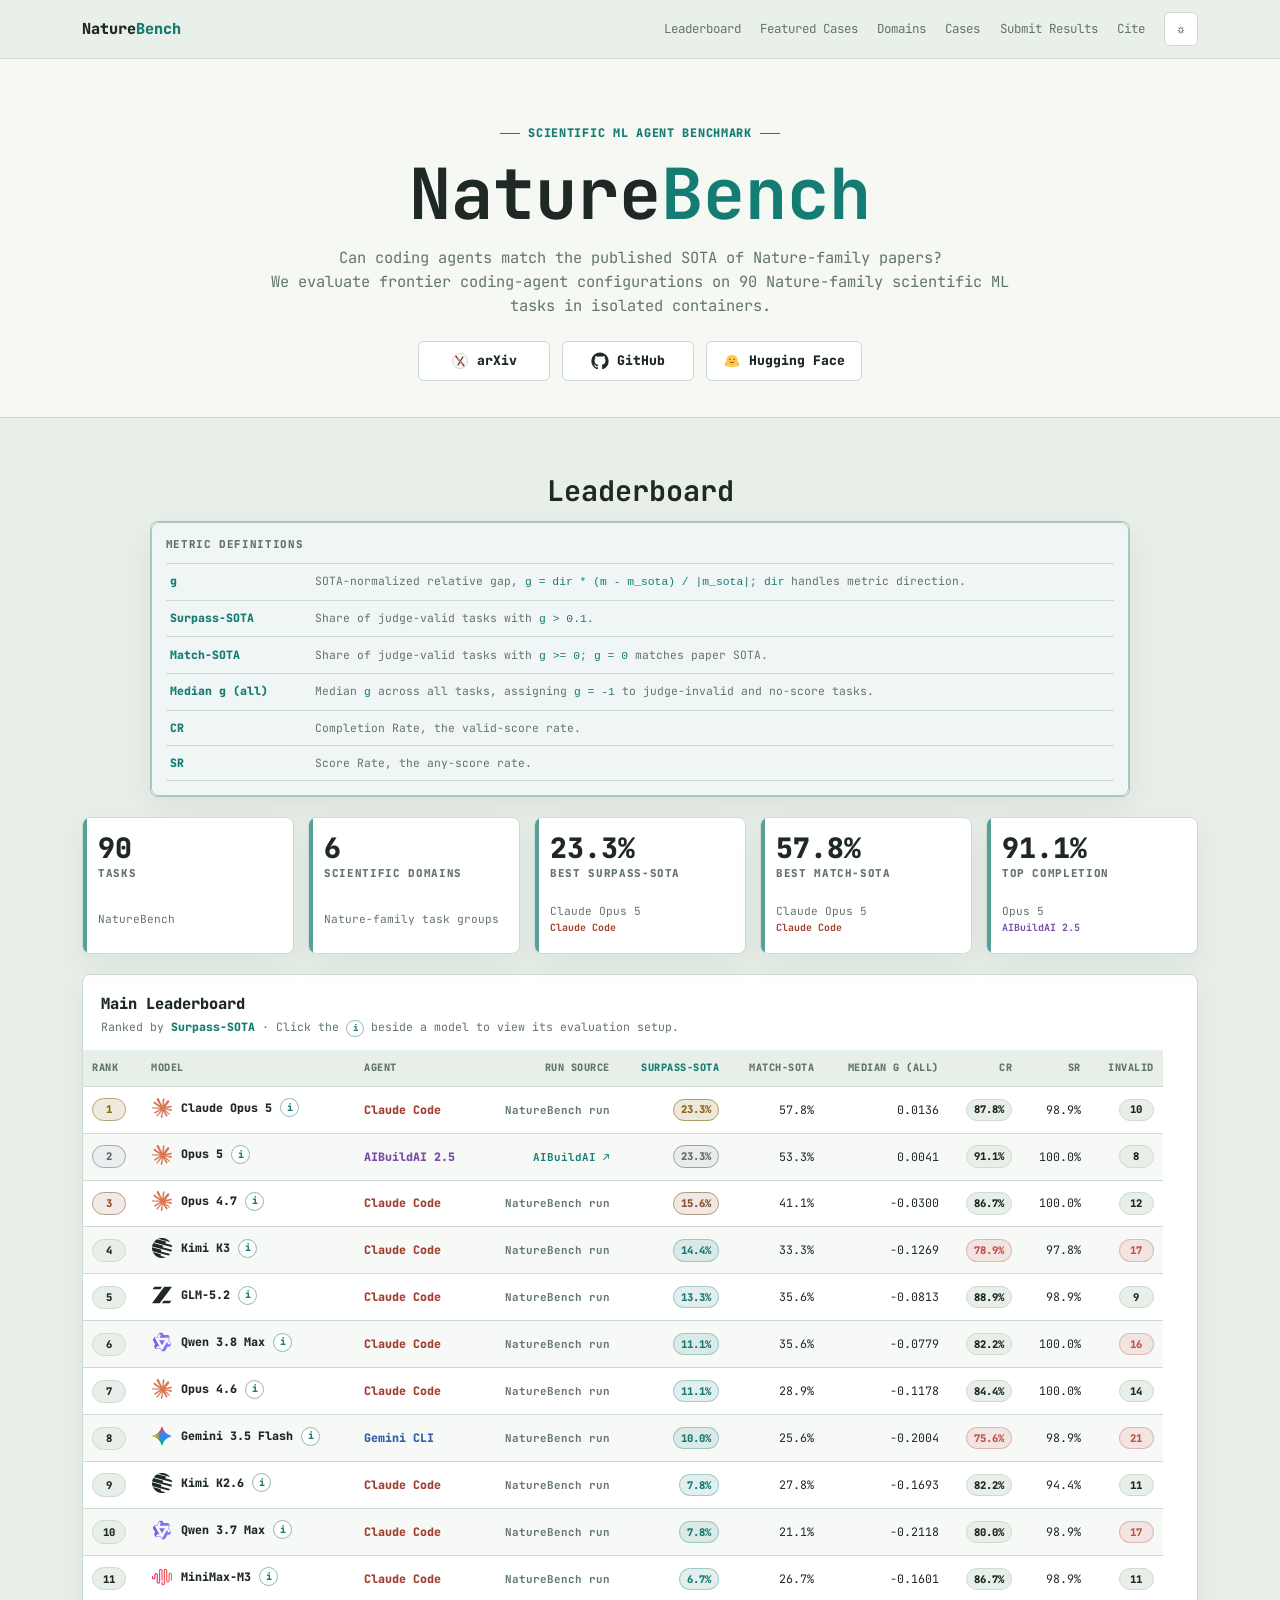
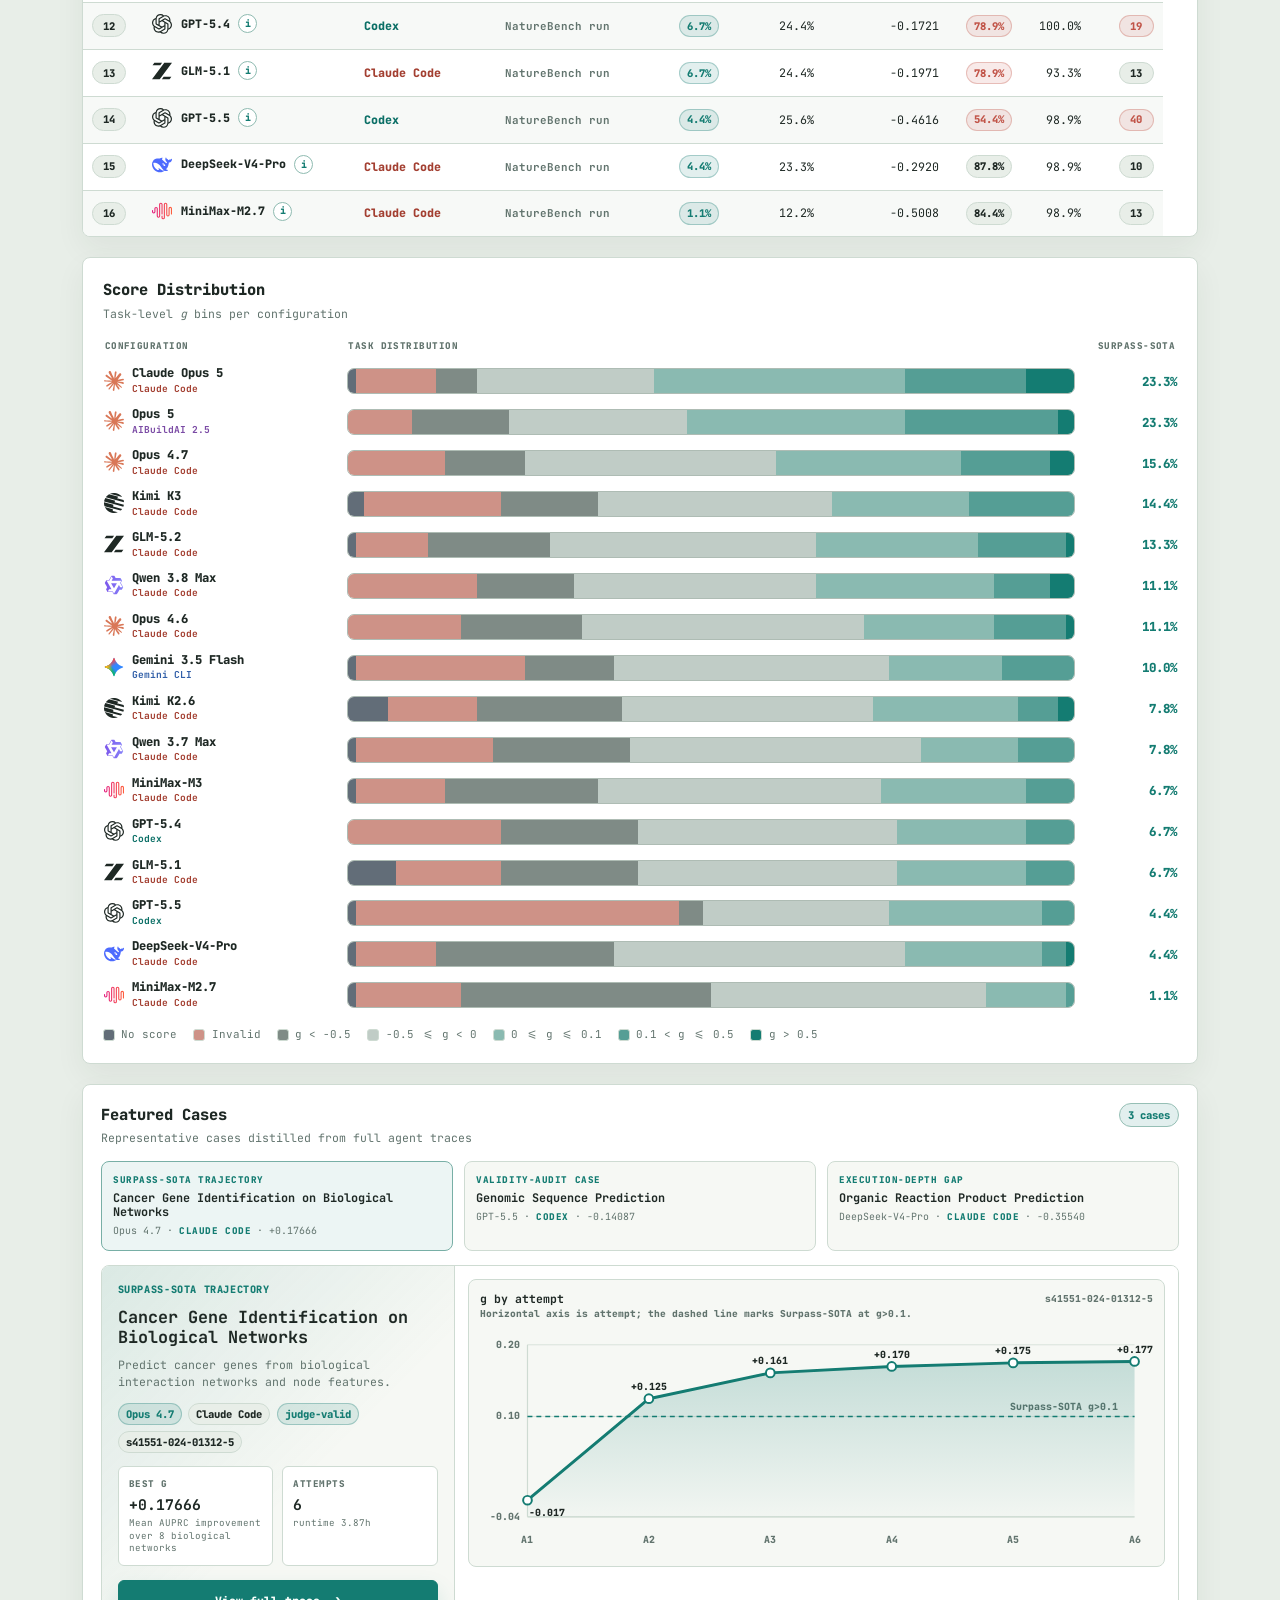
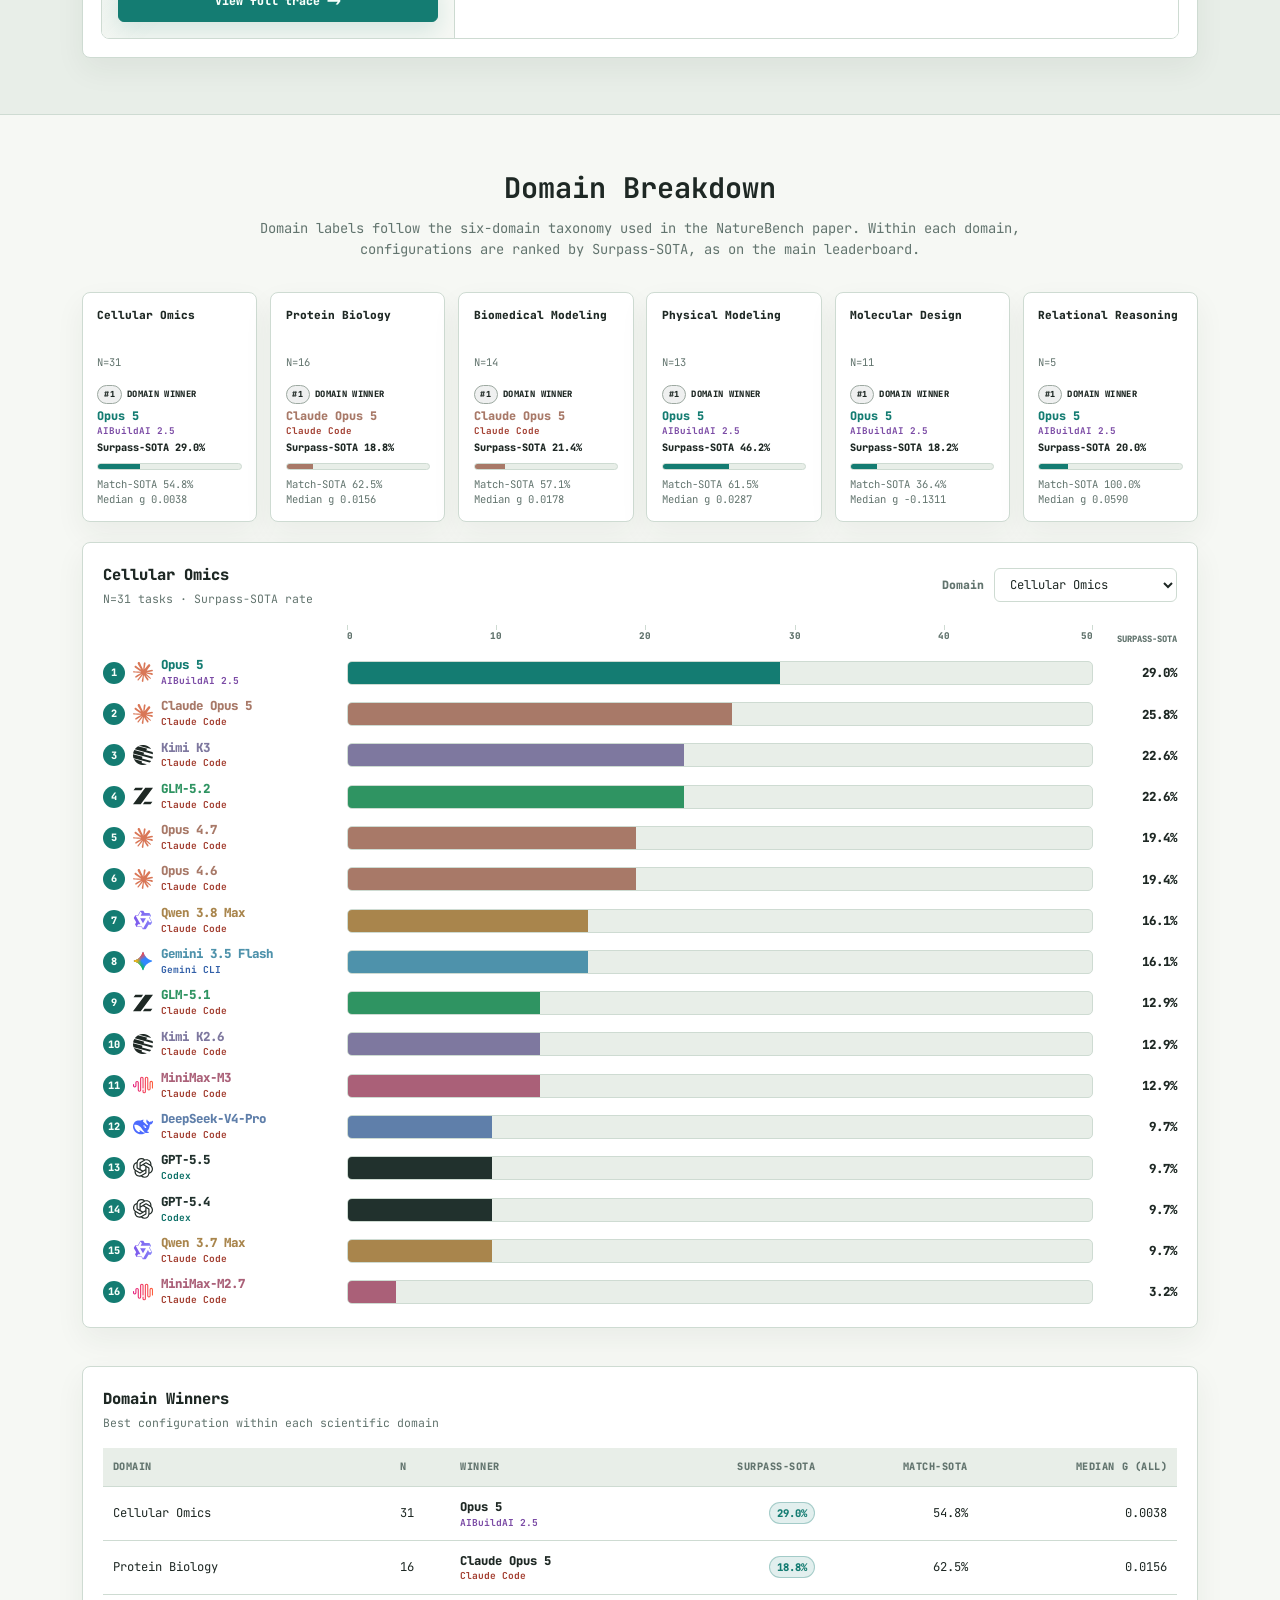
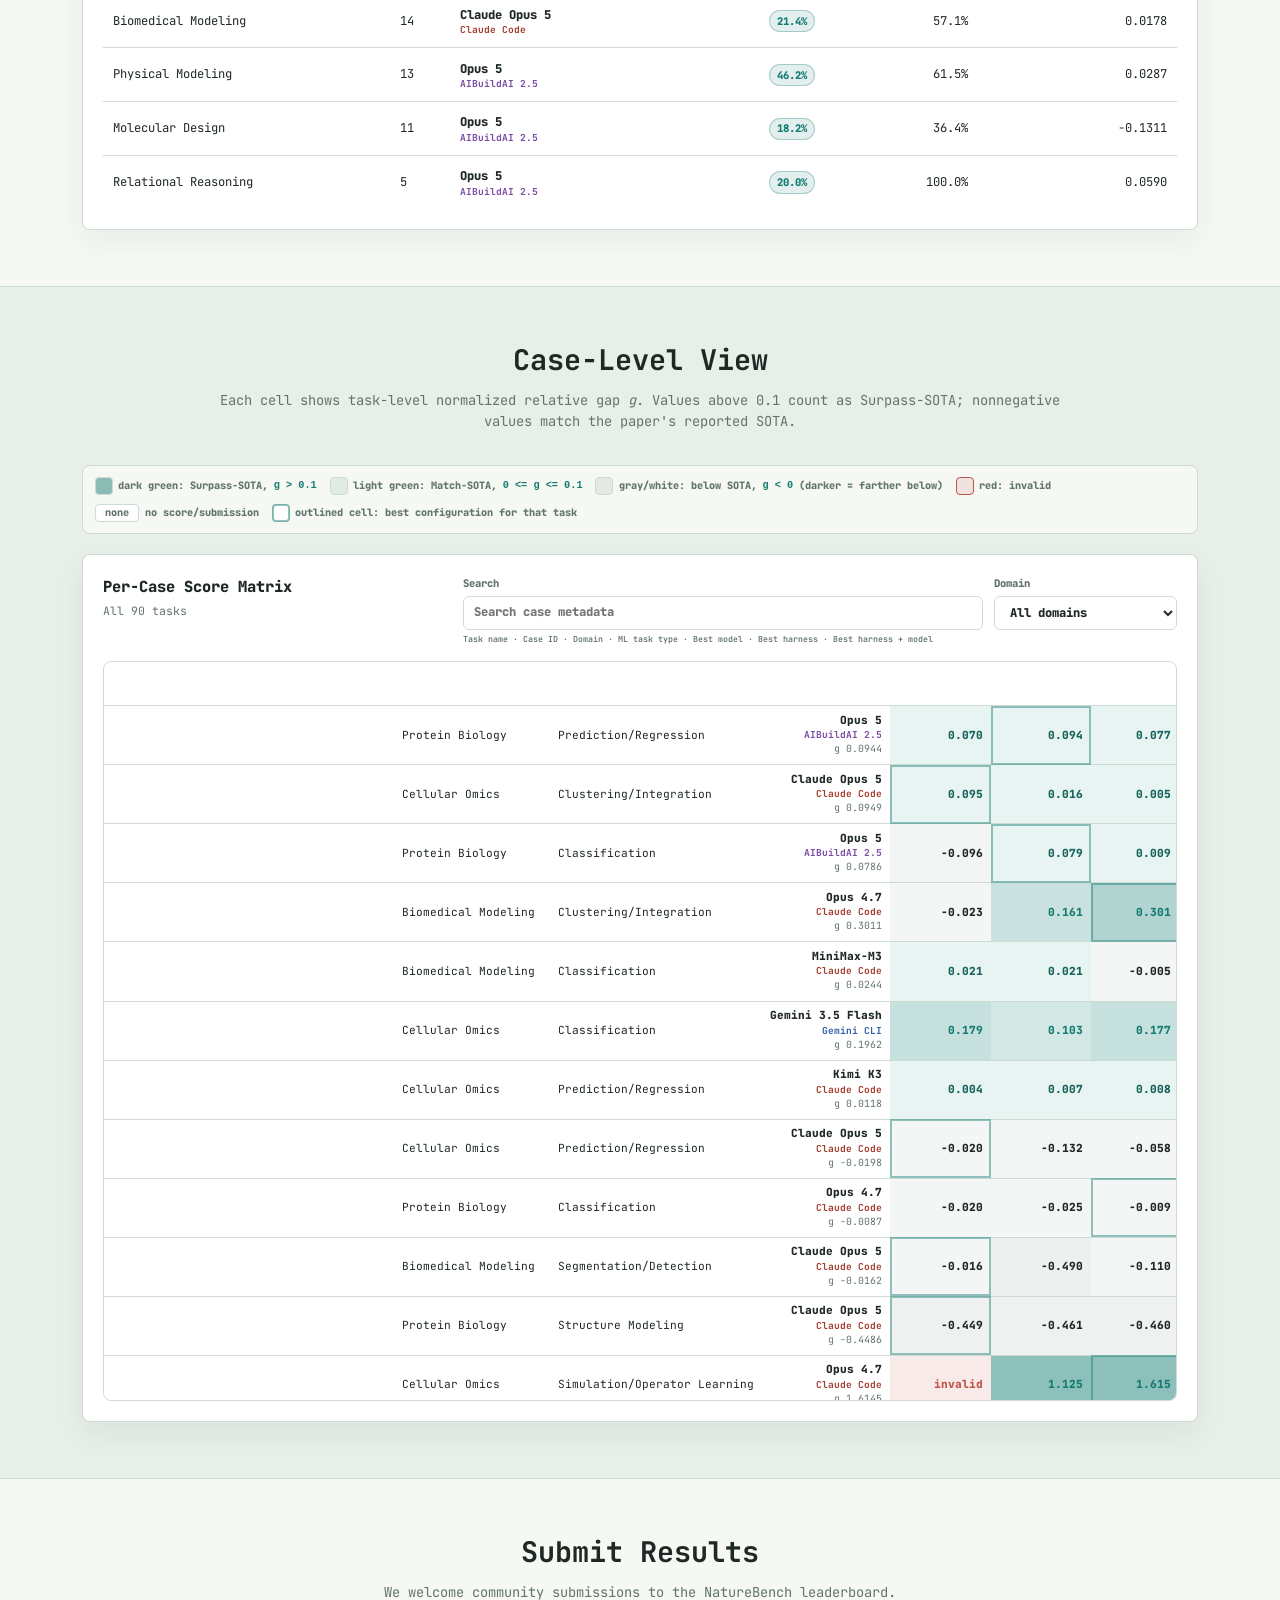
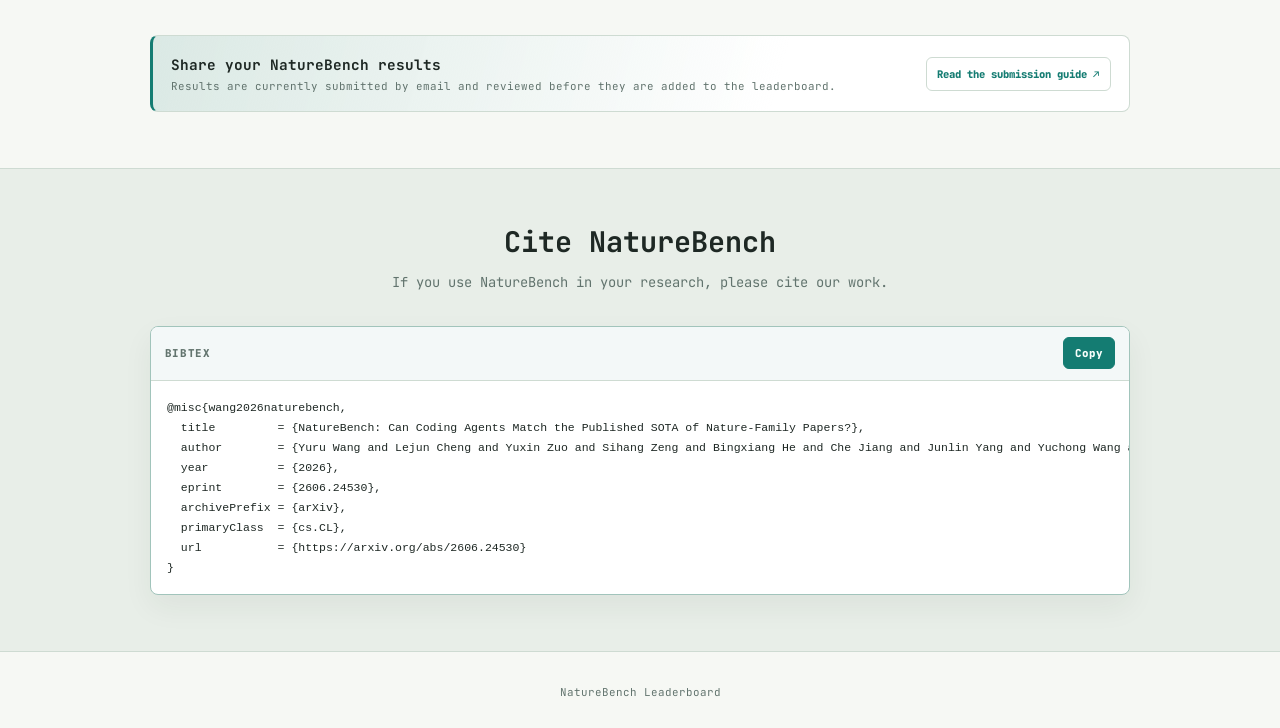
==== commit abdd14d6: "feat(site): add three model results" ====
--- a/index.html
+++ b/index.html
@@ -108,15 +108,15 @@
             <div class="metric-label">Scientific domains</div>
           </div>
           <div class="metric summary-card">
-            <div class="metric-value">15.6%</div>
+            <div class="metric-value">23.3%</div>
             <div class="metric-label">Best Surpass-SOTA</div>
           </div>
           <div class="metric summary-card">
-            <div class="metric-value">41.1%</div>
+            <div class="metric-value">57.8%</div>
             <div class="metric-label">Best Match-SOTA</div>
           </div>
           <div class="metric summary-card">
-            <div class="metric-value">88.9%</div>
+            <div class="metric-value">91.1%</div>
             <div class="metric-label">Top completion</div>
           </div>
         </div>
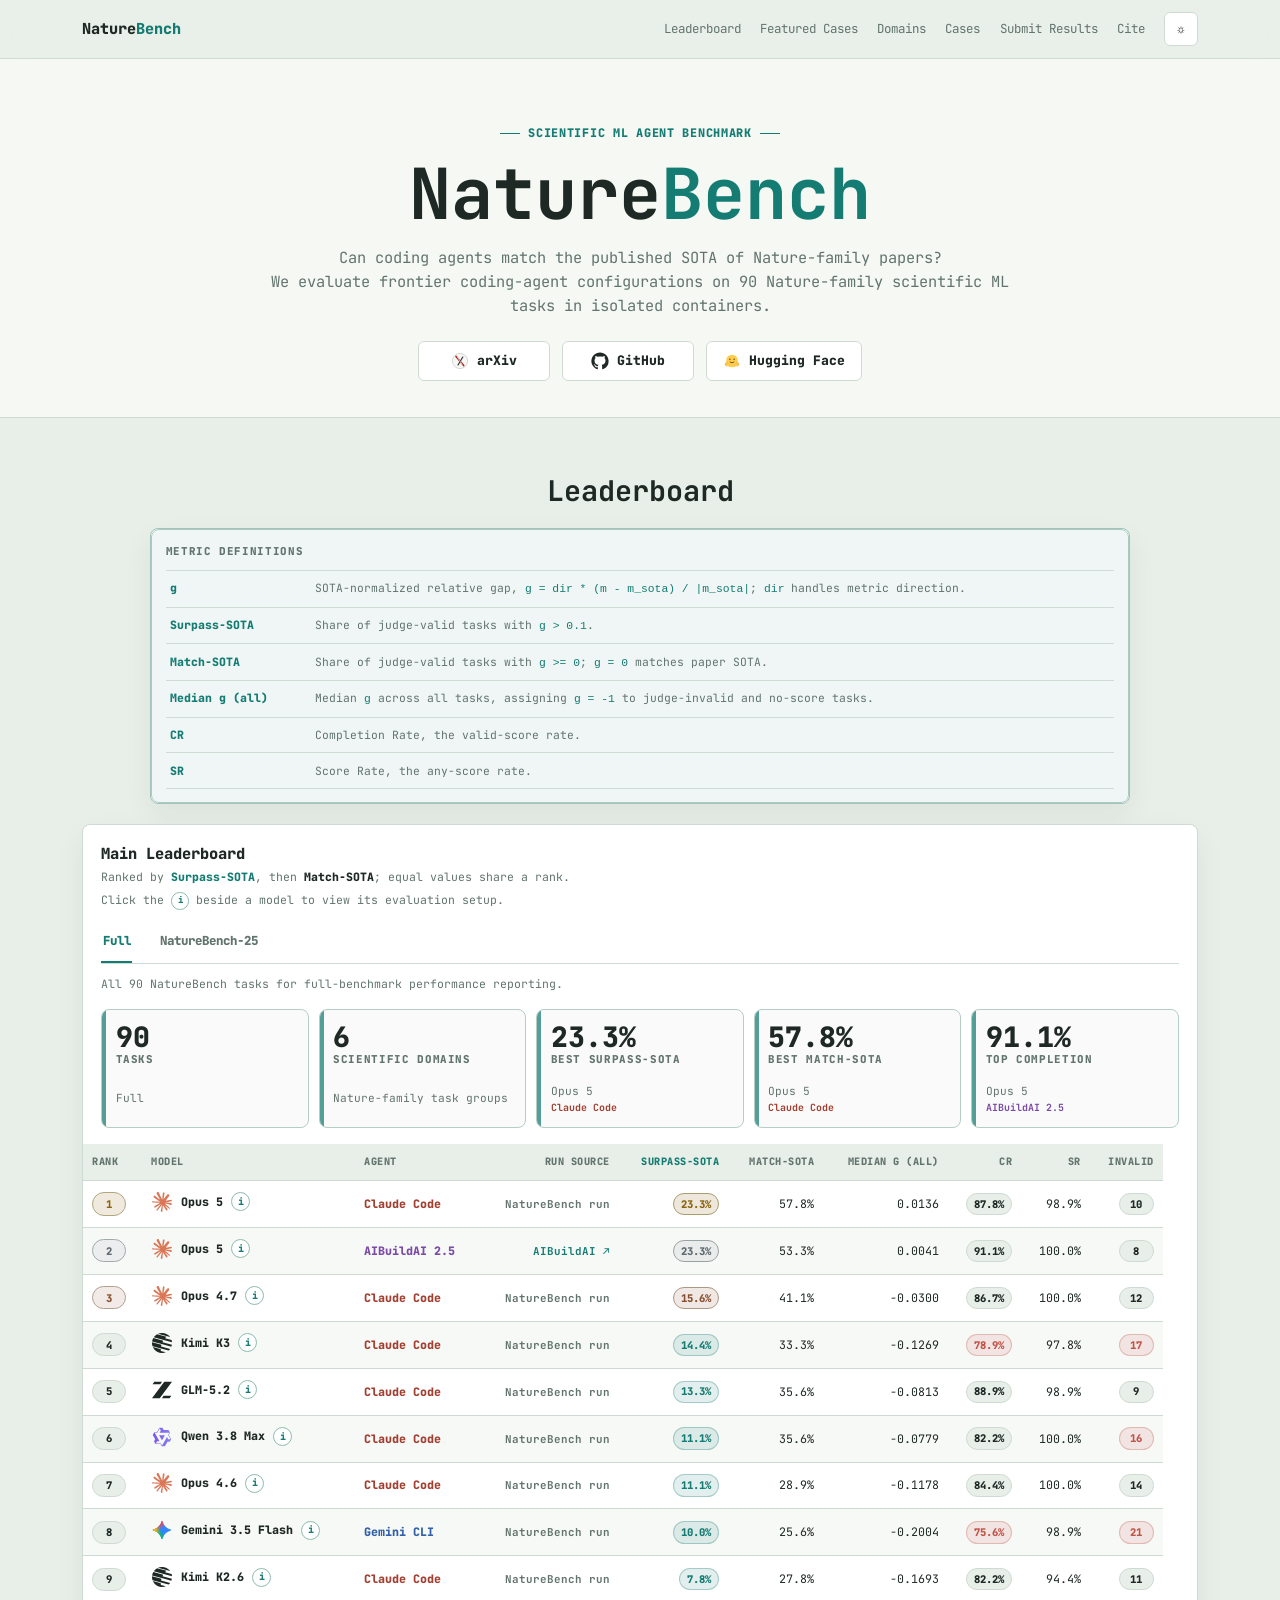
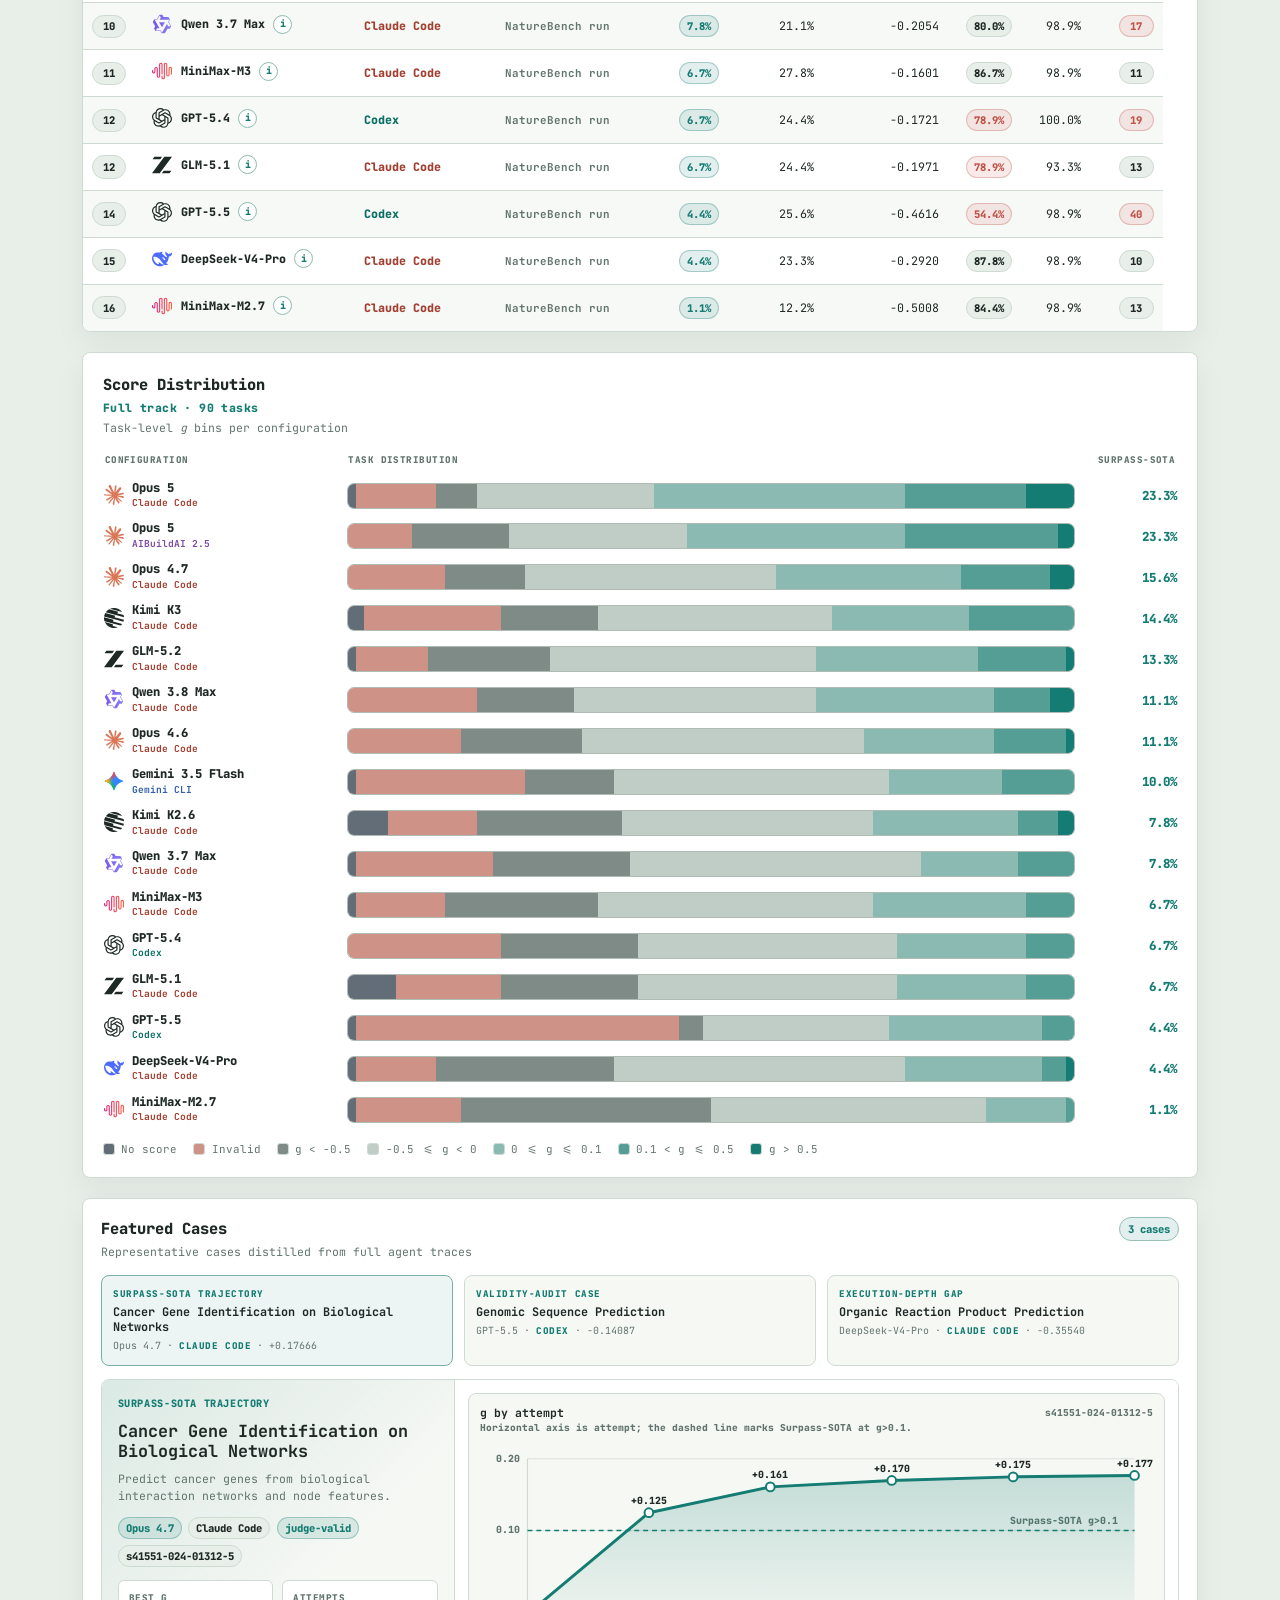
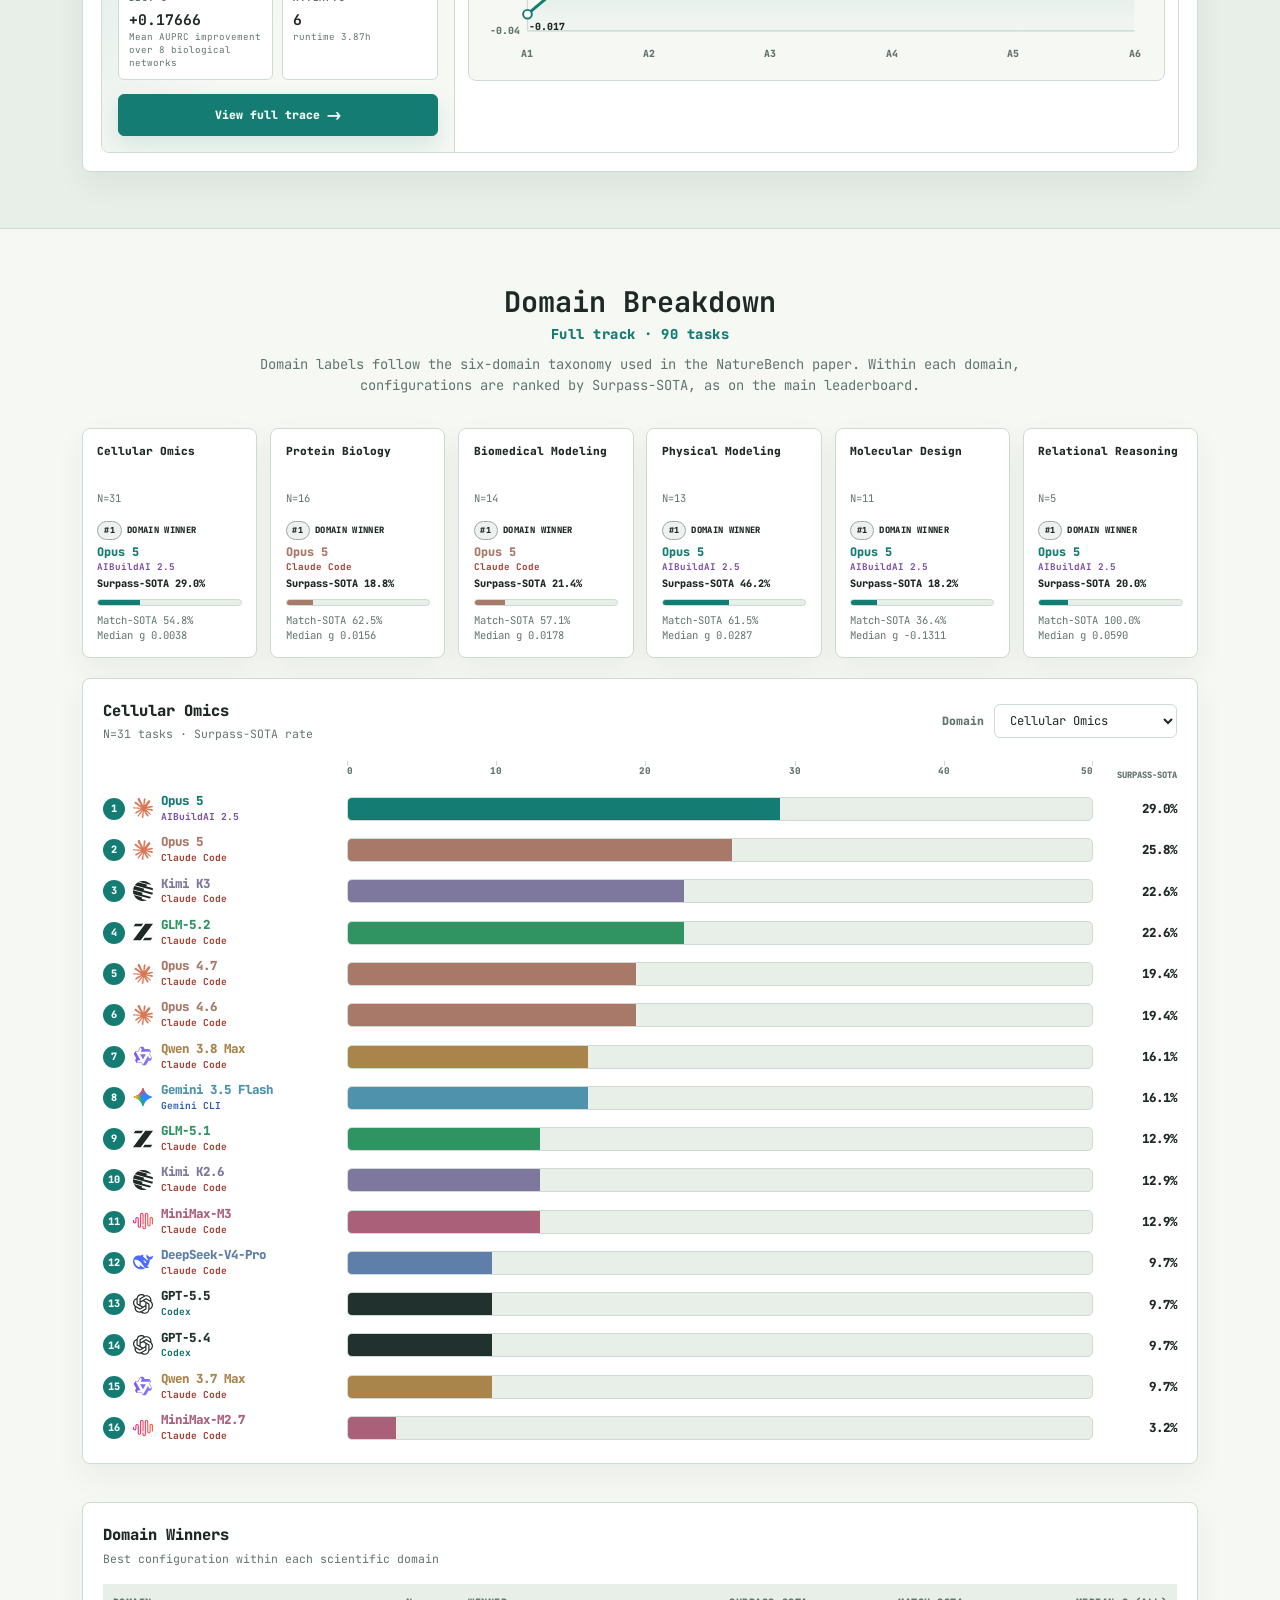
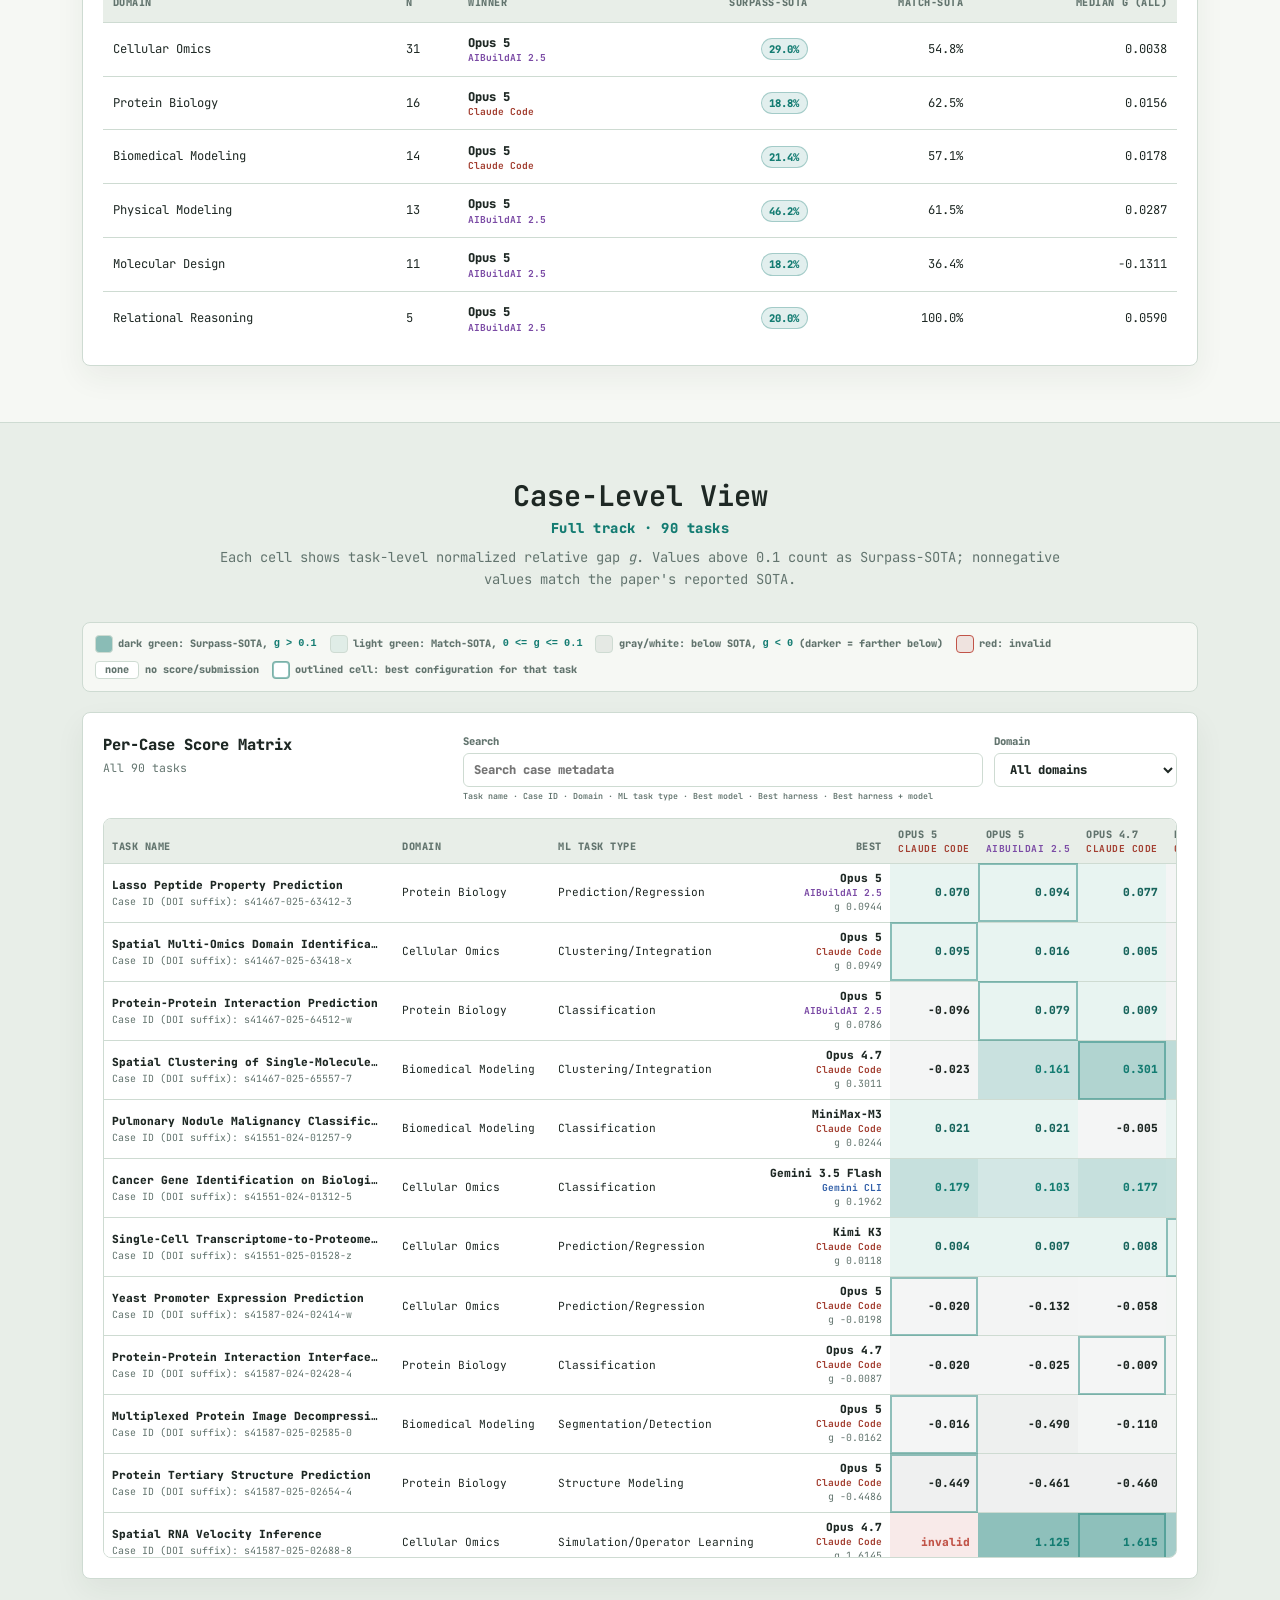
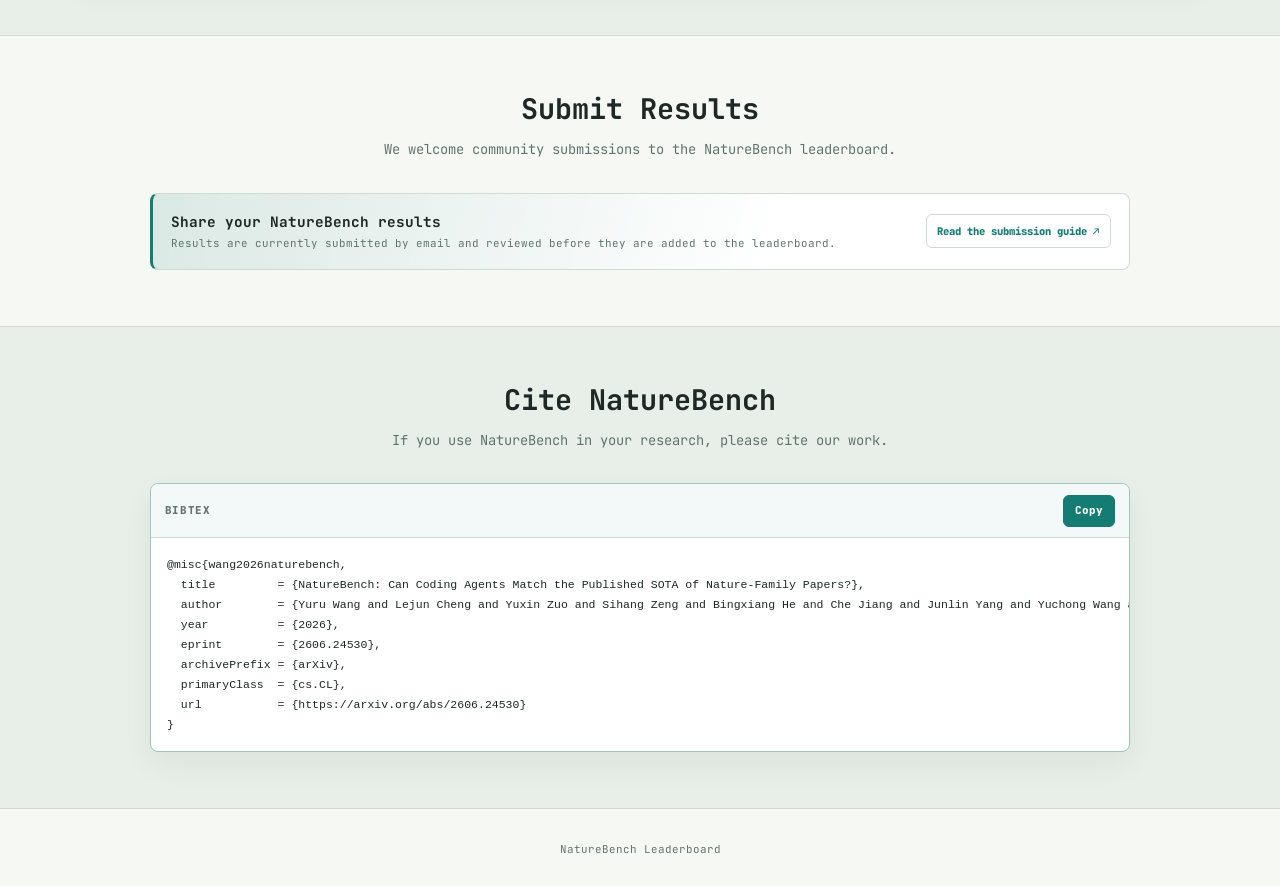
==== commit daa4ec7a: "feat(site): add NatureBench-25 leaderboard" ====
--- a/index.html
+++ b/index.html
@@ -66,6 +66,7 @@
     <section id="leaderboard" class="band">
       <div class="container">
         <h2 class="section-title">Leaderboard</h2>
+
         <div class="leaderboard-guide">
           <div class="metric-primer" role="region" aria-labelledby="metric-primer-title">
             <h3 id="metric-primer-title">Metric Definitions</h3>
@@ -98,54 +99,65 @@
           </div>
         </div>
 
-        <div class="metrics-strip leaderboard-summary" id="summary-metrics" aria-label="Benchmark summary">
-          <div class="metric summary-card">
-            <div class="metric-value">90</div>
-            <div class="metric-label">Tasks</div>
-          </div>
-          <div class="metric summary-card">
-            <div class="metric-value">6</div>
-            <div class="metric-label">Scientific domains</div>
-          </div>
-          <div class="metric summary-card">
-            <div class="metric-value">23.3%</div>
-            <div class="metric-label">Best Surpass-SOTA</div>
-          </div>
-          <div class="metric summary-card">
-            <div class="metric-value">57.8%</div>
-            <div class="metric-label">Best Match-SOTA</div>
-          </div>
-          <div class="metric summary-card">
-            <div class="metric-value">91.1%</div>
-            <div class="metric-label">Top completion</div>
-          </div>
-        </div>
-
-        <div class="panel table-panel numeric-board-panel" id="numeric-main-board" aria-labelledby="numeric-leaderboard-title">
-          <div class="panel-head">
+        <div class="panel table-panel numeric-board-panel leaderboard-main-panel" id="numeric-main-board" aria-labelledby="numeric-leaderboard-title">
+          <div class="panel-head leaderboard-main-head">
             <div>
               <h3 id="numeric-leaderboard-title">Main Leaderboard</h3>
-              <p>Ranked by <span class="rank-metric-label">Surpass-SOTA</span> · Click the <span class="inline-info" aria-hidden="true">i</span> beside a model to view its evaluation setup.</p>
-            </div>
-          </div>
-          <div class="numeric-board-wrap" role="region" aria-label="Scrollable Main Leaderboard" tabindex="0">
-            <table class="numeric-board-table" id="numeric-leaderboard">
-              <thead>
-                <tr>
-                  <th>Rank</th>
-                  <th>Model</th>
-                  <th>Agent</th>
-                  <th>Run source</th>
-                  <th><span class="rank-metric-label">Surpass-SOTA</span></th>
-                  <th>Match-SOTA</th>
-                  <th>Median g (all)</th>
-                  <th>CR</th>
-                  <th>SR</th>
-                  <th>Invalid</th>
-                </tr>
-              </thead>
-              <tbody id="numeric-leaderboard-body"></tbody>
-            </table>
+              <p>Ranked by <span class="rank-metric-label">Surpass-SOTA</span>, then <span class="rank-secondary-label">Match-SOTA</span>; equal values share a rank.</p>
+              <p class="leaderboard-setup-note">Click the <span class="inline-info" aria-hidden="true">i</span> beside a model to view its evaluation setup.</p>
+            </div>
+          </div>
+          <div class="leaderboard-track-switch" id="leaderboard-track-switch" role="tablist" aria-label="Leaderboard track">
+            <button class="leaderboard-track-button is-active" id="leaderboard-tab-full" type="button" role="tab" data-leaderboard-track="full" aria-selected="true" aria-controls="leaderboard-track-panel" tabindex="0">
+              <span>Full</span>
+            </button>
+            <button class="leaderboard-track-button" id="leaderboard-tab-naturebench-25" type="button" role="tab" data-leaderboard-track="naturebench-25" aria-selected="false" aria-controls="leaderboard-track-panel" tabindex="-1">
+              <span>NatureBench-25</span>
+            </button>
+          </div>
+          <div id="leaderboard-track-panel" role="tabpanel" aria-labelledby="leaderboard-tab-full">
+            <p class="leaderboard-track-description" id="leaderboard-track-description" aria-live="polite">All 90 NatureBench tasks for full-benchmark performance reporting.</p>
+            <div class="metrics-strip leaderboard-summary" id="summary-metrics" aria-label="Benchmark summary" aria-live="polite">
+              <div class="metric summary-card">
+                <div class="metric-value">90</div>
+                <div class="metric-label">Tasks</div>
+              </div>
+              <div class="metric summary-card">
+                <div class="metric-value">6</div>
+                <div class="metric-label">Scientific domains</div>
+              </div>
+              <div class="metric summary-card">
+                <div class="metric-value">23.3%</div>
+                <div class="metric-label">Best Surpass-SOTA</div>
+              </div>
+              <div class="metric summary-card">
+                <div class="metric-value">57.8%</div>
+                <div class="metric-label">Best Match-SOTA</div>
+              </div>
+              <div class="metric summary-card">
+                <div class="metric-value">91.1%</div>
+                <div class="metric-label">Top completion</div>
+              </div>
+            </div>
+            <div class="numeric-board-wrap" role="region" aria-label="Scrollable Main Leaderboard" tabindex="0">
+              <table class="numeric-board-table" id="numeric-leaderboard">
+                <thead>
+                  <tr>
+                    <th>Rank</th>
+                    <th>Model</th>
+                    <th>Agent</th>
+                    <th>Run source</th>
+                    <th><span class="rank-metric-label">Surpass-SOTA</span></th>
+                    <th>Match-SOTA</th>
+                    <th>Median g (all)</th>
+                    <th>CR</th>
+                    <th>SR</th>
+                    <th>Invalid</th>
+                  </tr>
+                </thead>
+                <tbody id="numeric-leaderboard-body"></tbody>
+              </table>
+            </div>
           </div>
         </div>
 
@@ -178,6 +190,7 @@
           <div class="panel-head">
             <div>
               <h3>Score Distribution</h3>
+              <p class="track-scope-note">Full track · 90 tasks</p>
               <p>Task-level <em>g</em> bins per configuration</p>
             </div>
           </div>
@@ -188,7 +201,9 @@
         <div class="panel featured-case-panel" id="featured-cases">
           <div class="panel-head featured-case-head">
             <div>
-              <h3>Featured Cases</h3>
+              <div class="panel-title-with-scope">
+                <h3>Featured Cases</h3>
+              </div>
               <p>Representative cases distilled from full agent traces</p>
             </div>
             <div class="featured-count">3 cases</div>
@@ -210,6 +225,7 @@
     <section id="domains">
       <div class="container">
         <h2 class="section-title">Domain Breakdown</h2>
+        <p class="track-scope-note section-track-scope-note">Full track · 90 tasks</p>
         <p class="section-description">Domain labels follow the six-domain taxonomy used in the NatureBench paper. Within each domain, configurations are ranked by Surpass-SOTA, as on the main leaderboard.</p>
 
         <div class="domain-grid" id="domain-grid"></div>
@@ -257,6 +273,7 @@
     <section id="cases" class="band">
       <div class="container">
         <h2 class="section-title">Case-Level View</h2>
+        <p class="track-scope-note section-track-scope-note">Full track · 90 tasks</p>
         <p class="section-description">Each cell shows task-level normalized relative gap <em>g</em>. Values above 0.1 count as Surpass-SOTA; nonnegative values match the paper's reported SOTA.</p>
         <div class="case-matrix-legend legend" id="case-matrix-legend" aria-label="Case matrix legend">
           <span class="legend-item case-legend-item"><span class="legend-swatch case-legend-swatch case-legend-swatch-surpass" aria-hidden="true"></span>Surpass-SOTA, <code>g &gt; 0.1</code></span>
@@ -376,6 +393,7 @@
   </footer>
 
   <script src="naturebench-data.js"></script>
+  <script src="leaderboard-tracks.js"></script>
   <script src="app.js"></script>
 </body>
 </html>
--- a/styles.css
+++ b/styles.css
@@ -264,12 +264,144 @@
 
 .leaderboard-guide {
   max-width: 980px;
-  margin: 0 auto 1.25rem;
+  margin: 1.25rem auto;
   border: 1px solid color-mix(in srgb, var(--accent-primary) 24%, var(--border-color));
   border-radius: 8px;
   background: var(--panel);
   box-shadow: var(--shadow);
   overflow: hidden;
+}
+
+.leaderboard-main-panel {
+  border-color: color-mix(in srgb, var(--accent-primary) 24%, var(--border-color));
+}
+
+.leaderboard-main-head {
+  display: flex;
+  align-items: flex-start;
+  justify-content: space-between;
+  gap: 1.25rem;
+}
+
+.leaderboard-main-head > div:first-child {
+  min-width: 0;
+}
+
+.leaderboard-main-head p {
+  max-width: 790px;
+}
+
+.leaderboard-main-head .leaderboard-setup-note {
+  margin-top: 0.28rem;
+}
+
+.leaderboard-track-switch {
+  display: flex;
+  align-items: flex-end;
+  gap: 1.65rem;
+  margin: 0 1.15rem 0.65rem;
+  overflow-x: auto;
+  border-bottom: 1px solid var(--border-color);
+}
+
+.leaderboard-track-button {
+  min-height: 42px;
+  margin-bottom: -1px;
+  padding: 0.48rem 0.08rem 0.68rem;
+  display: flex;
+  align-items: center;
+  justify-content: center;
+  border: 0;
+  border-bottom: 3px solid transparent;
+  background: transparent;
+  color: var(--text-secondary);
+  font: inherit;
+  cursor: pointer;
+}
+
+.leaderboard-track-button span {
+  color: inherit;
+  font-size: 0.78rem;
+  font-weight: 800;
+  white-space: nowrap;
+}
+
+.leaderboard-track-description {
+  max-width: 790px;
+  margin: 0 1.15rem 1rem;
+  color: var(--text-secondary);
+  font-size: 0.72rem;
+  line-height: 1.55;
+}
+
+.leaderboard-track-button:hover {
+  color: var(--accent-primary);
+}
+
+.leaderboard-track-button.is-active {
+  border-bottom-color: var(--accent-primary);
+  color: var(--accent-primary);
+}
+
+.leaderboard-track-button:focus-visible {
+  outline: 3px solid var(--focus);
+  outline-offset: -3px;
+}
+
+.leaderboard-main-panel .leaderboard-summary {
+  grid-template-columns: repeat(5, minmax(0, 1fr));
+  gap: 0.65rem;
+  margin: 0 1.15rem 1rem;
+}
+
+.leaderboard-main-panel .leaderboard-summary .numeric-summary-card {
+  min-height: 104px;
+  padding: 0.78rem 0.82rem;
+  grid-template-rows: 1.8rem 2rem 2rem;
+  border-color: color-mix(in srgb, var(--accent-primary) 14%, var(--border-color));
+  background: color-mix(in srgb, var(--bg-secondary) 28%, var(--panel));
+  box-shadow: none;
+}
+
+.rank-secondary-label {
+  color: var(--text-primary);
+  font-weight: 800;
+}
+
+.panel-title-with-scope,
+.section-title-with-scope {
+  display: flex;
+  align-items: center;
+  flex-wrap: wrap;
+  gap: 0.5rem;
+}
+
+.section-title-with-scope {
+  justify-content: center;
+  margin-bottom: 0.8rem;
+}
+
+.section-title-with-scope .section-title {
+  margin-bottom: 0;
+}
+
+.track-scope-note {
+  color: var(--accent-primary);
+  font-weight: 800;
+  letter-spacing: 0.035em;
+  line-height: 1.4;
+}
+
+.panel-head .track-scope-note {
+  margin-top: 0.24rem;
+  color: var(--accent-primary);
+  font-size: 0.72rem;
+}
+
+.section-track-scope-note {
+  margin: -0.45rem auto 0.6rem;
+  text-align: center;
+  font-size: 0.86rem;
 }
 
 .evaluation-setup {
@@ -401,6 +533,15 @@
 
 section {
   padding: 3.5rem 0;
+}
+
+#leaderboard,
+#featured-cases,
+#domains,
+#cases,
+#submit-results,
+#citation {
+  scroll-margin-top: 70px;
 }
 
 .band {
@@ -2833,6 +2974,10 @@
     grid-template-columns: repeat(3, minmax(0, 1fr));
   }
 
+  .leaderboard-main-panel .leaderboard-summary {
+    grid-template-columns: repeat(3, minmax(0, 1fr));
+  }
+
   .two-col {
     grid-template-columns: 1fr;
   }
@@ -2935,6 +3080,16 @@
     grid-template-columns: 1fr;
   }
 
+  .leaderboard-main-head {
+    flex-direction: column;
+    gap: 0.75rem;
+  }
+
+  .leaderboard-main-panel .leaderboard-summary {
+    grid-template-columns: repeat(2, minmax(0, 1fr));
+    margin: 0 0.9rem 0.9rem;
+  }
+
   .metric-definition-list > div {
     grid-template-columns: 1fr;
     gap: 0.12rem;
@@ -2950,6 +3105,10 @@
   }
 
   .section-description {
+    font-size: 0.78rem;
+  }
+
+  .section-track-scope-note {
     font-size: 0.78rem;
   }
 
@@ -3203,6 +3362,24 @@
 }
 
 @media (max-width: 520px) {
+  .leaderboard-track-switch {
+    gap: 1.25rem;
+    margin: 0 0.9rem 0.65rem;
+  }
+
+  .leaderboard-track-button {
+    min-height: 40px;
+    padding: 0.46rem 0.04rem 0.62rem;
+  }
+
+  .leaderboard-track-description {
+    margin: 0 0.9rem 0.9rem;
+  }
+
+  .leaderboard-main-panel .leaderboard-summary {
+    grid-template-columns: 1fr;
+  }
+
   .configuration-popover-list > div {
     grid-template-columns: 1fr;
     gap: 0.16rem;
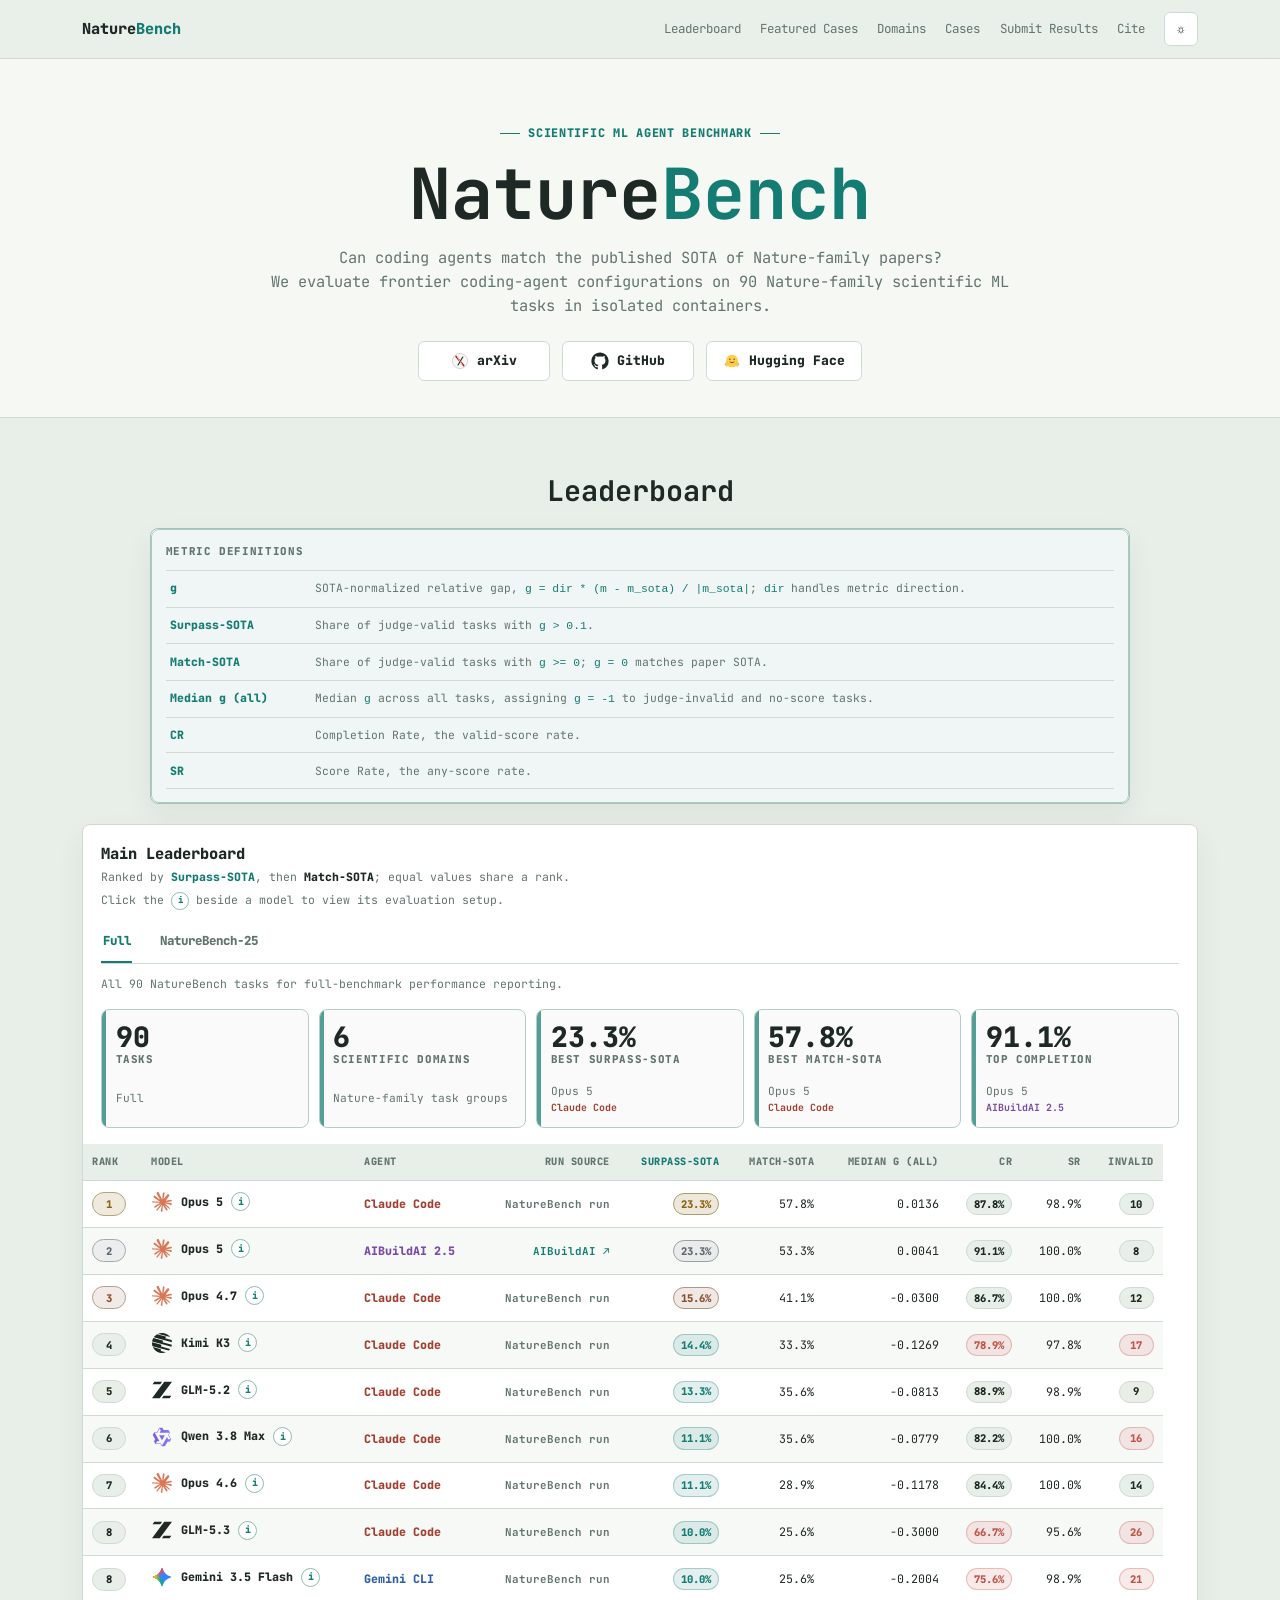
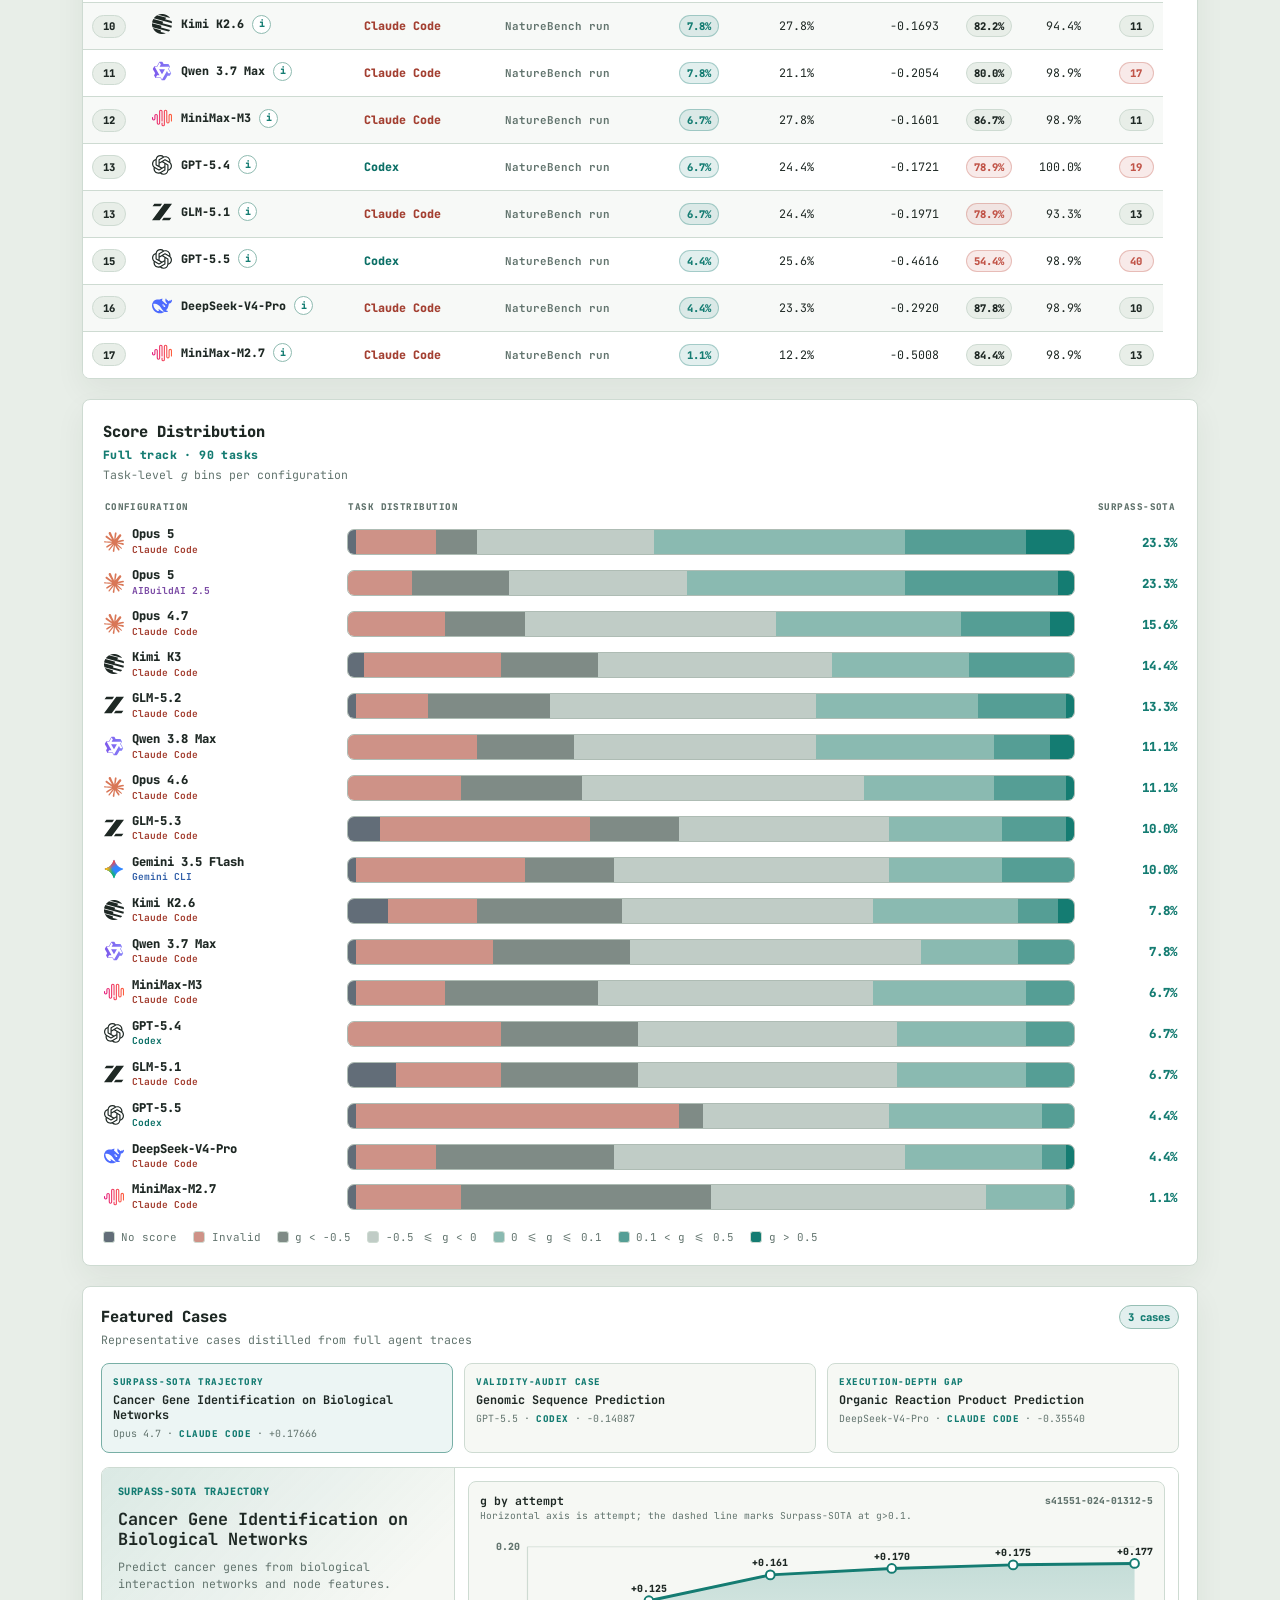
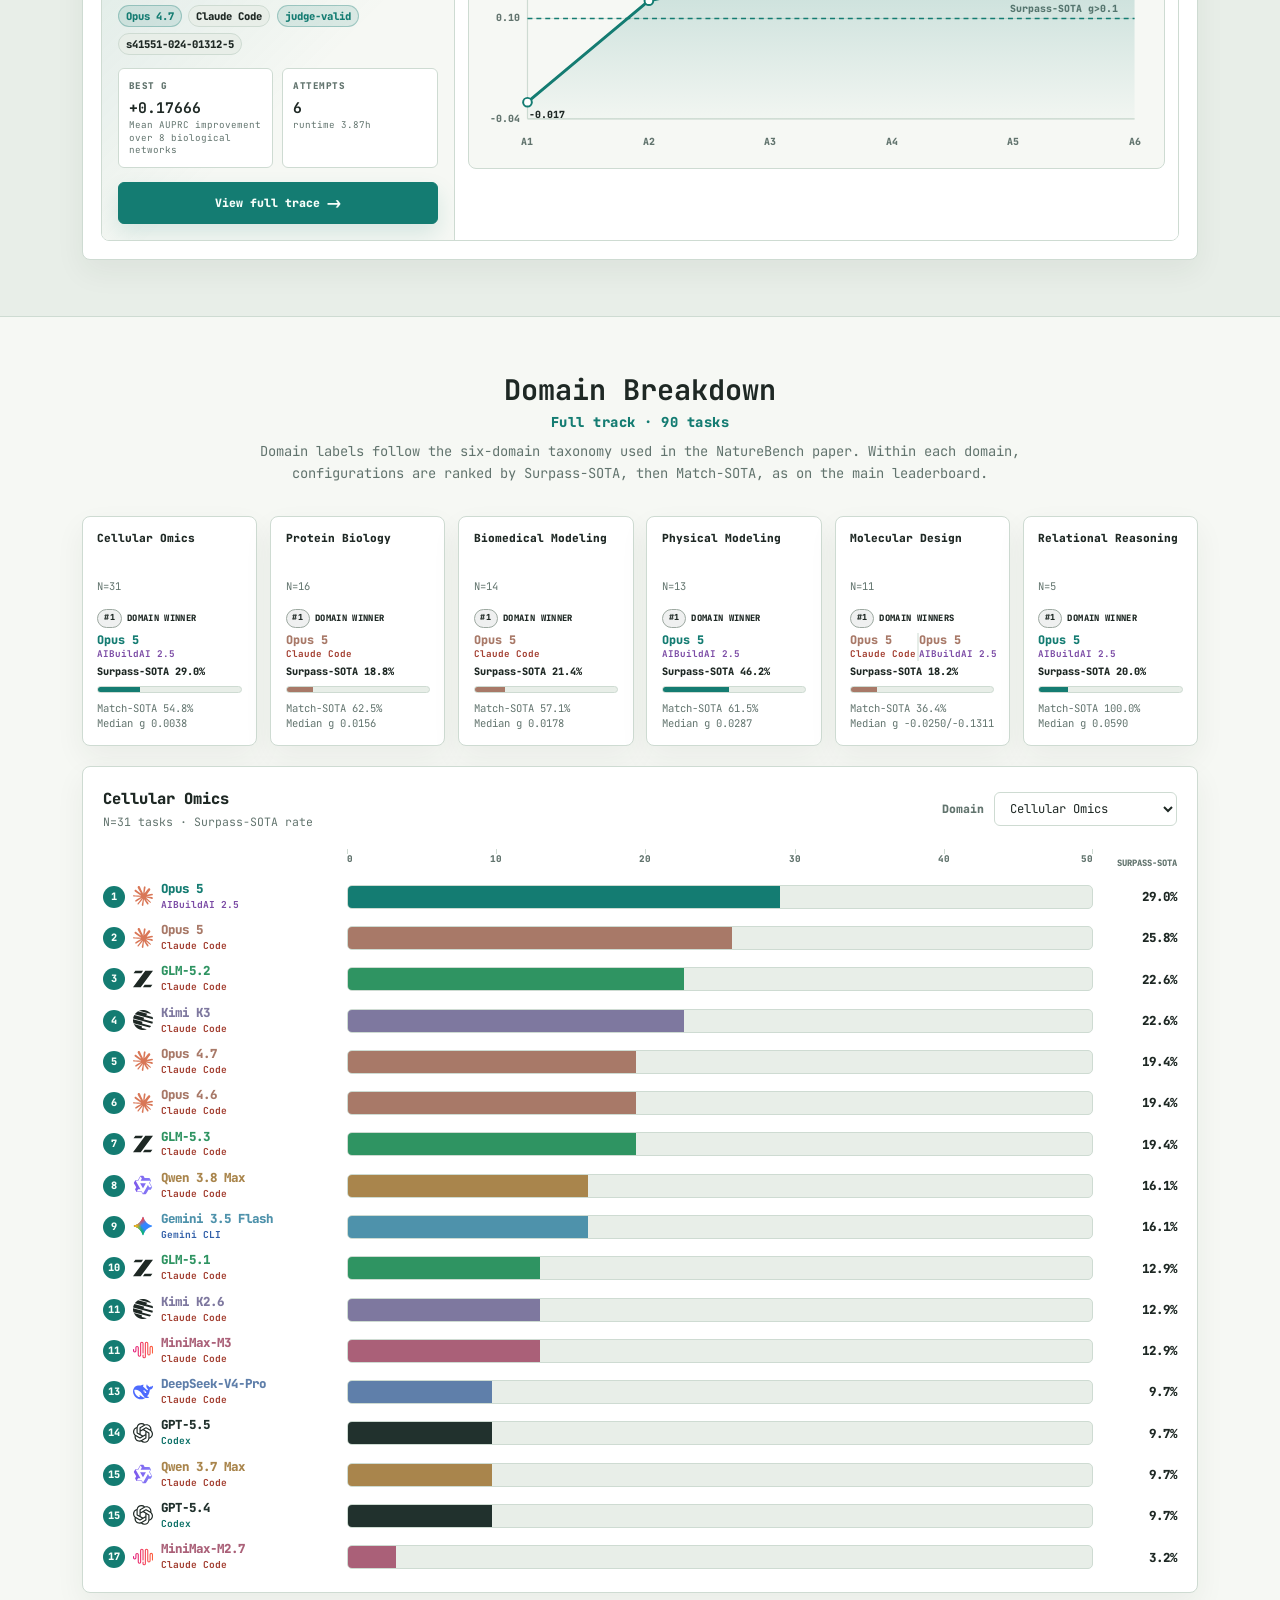
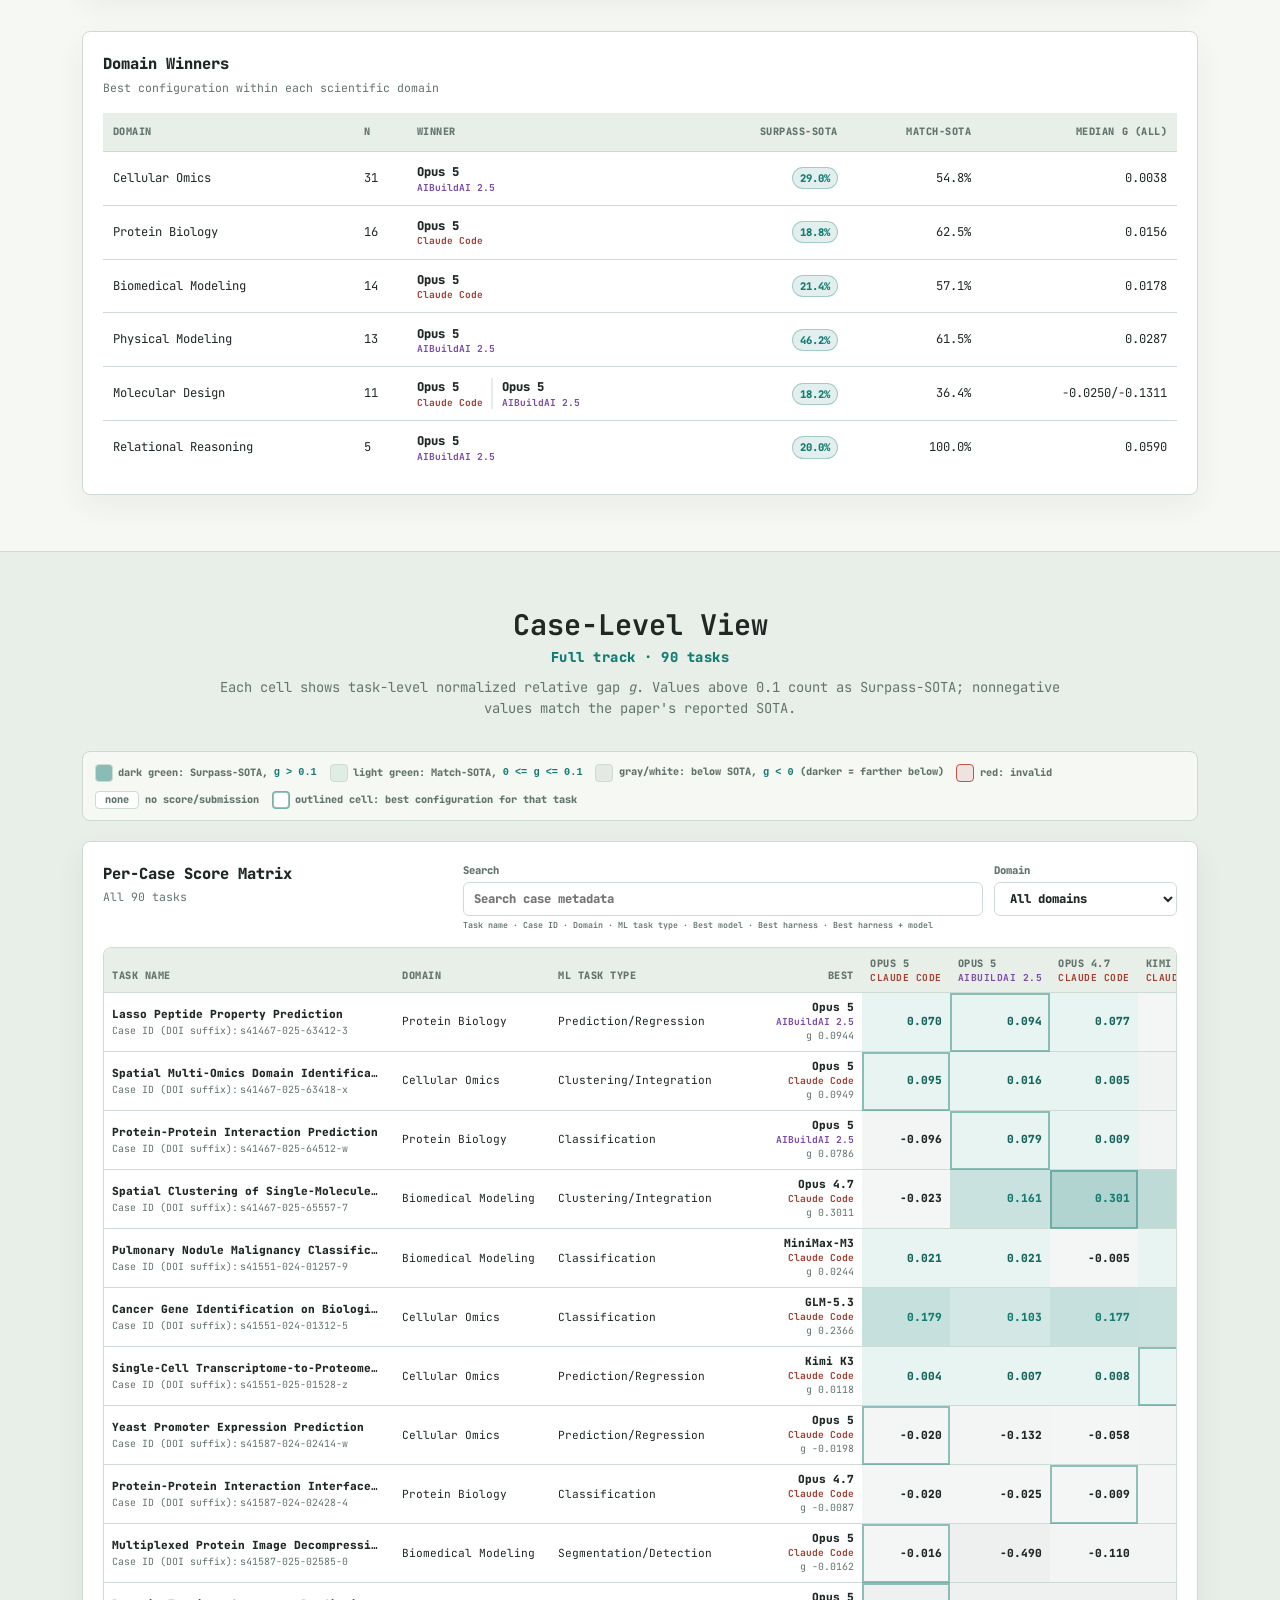
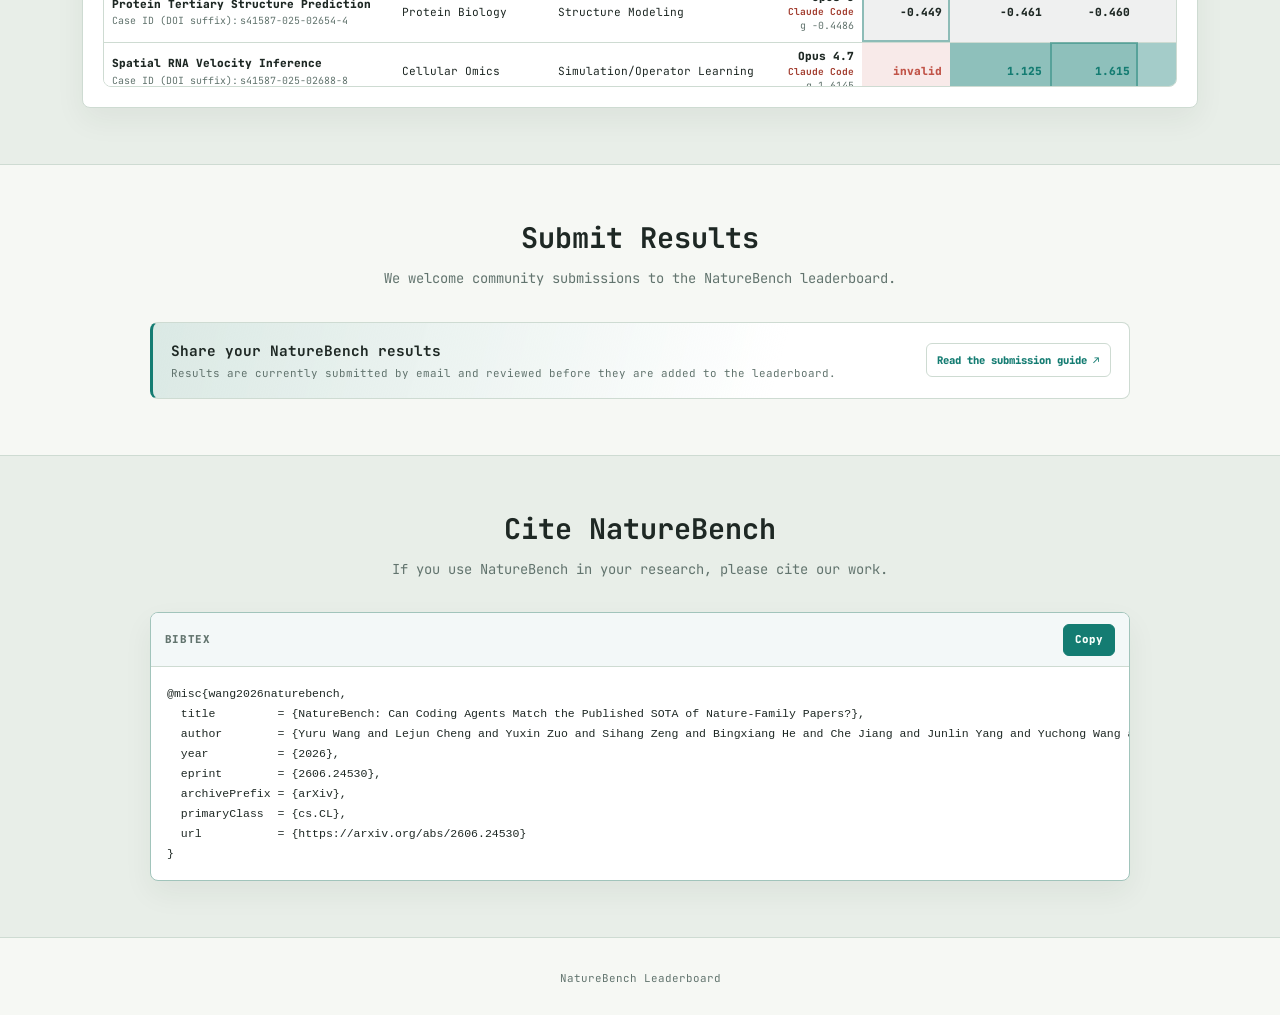
==== commit 80aa9ba8: "fix(site): improve mobile leaderboard layout" ====
--- a/index.html
+++ b/index.html
@@ -226,7 +226,7 @@
       <div class="container">
         <h2 class="section-title">Domain Breakdown</h2>
         <p class="track-scope-note section-track-scope-note">Full track · 90 tasks</p>
-        <p class="section-description">Domain labels follow the six-domain taxonomy used in the NatureBench paper. Within each domain, configurations are ranked by Surpass-SOTA, as on the main leaderboard.</p>
+        <p class="section-description">Domain labels follow the six-domain taxonomy used in the NatureBench paper. Within each domain, configurations are ranked by Surpass-SOTA, then Match-SOTA, as on the main leaderboard.</p>
 
         <div class="domain-grid" id="domain-grid"></div>
 
@@ -278,7 +278,7 @@
         <div class="case-matrix-legend legend" id="case-matrix-legend" aria-label="Case matrix legend">
           <span class="legend-item case-legend-item"><span class="legend-swatch case-legend-swatch case-legend-swatch-surpass" aria-hidden="true"></span>Surpass-SOTA, <code>g &gt; 0.1</code></span>
           <span class="legend-item case-legend-item"><span class="legend-swatch case-legend-swatch case-legend-swatch-match" aria-hidden="true"></span>Match-SOTA, <code>0 &lt;= g &lt;= 0.1</code></span>
-          <span class="legend-item case-legend-item"><span class="legend-swatch case-legend-swatch case-legend-swatch-below" aria-hidden="true"></span>Below SOTA, <code>g &lt; 0</code></span>
+          <span class="legend-item case-legend-item legend-item-below"><span class="legend-swatch case-legend-swatch case-legend-swatch-below" aria-hidden="true"></span><span class="legend-copy"><span class="legend-main">gray/white: below SOTA, <code>g &lt; 0</code></span><span class="legend-note">(darker = farther below)</span></span></span>
           <span class="legend-item case-legend-item"><span class="legend-swatch case-legend-swatch case-legend-swatch-invalid" aria-hidden="true"></span>Invalid</span>
           <span class="legend-item case-legend-item"><span class="legend-swatch case-legend-swatch case-legend-swatch-none" aria-hidden="true">none</span>No score/submission</span>
           <span class="legend-item case-legend-item"><span class="legend-swatch case-legend-swatch case-legend-swatch-best" aria-hidden="true"></span>Outlined cell: best configuration for that task</span>
--- a/styles.css
+++ b/styles.css
@@ -1995,7 +1995,7 @@
   line-height: 1.35;
 }
 
-.line-chart-head span {
+.line-chart-head > span {
   color: var(--text-secondary);
   font-size: 0.6rem;
   font-weight: 800;
@@ -2261,12 +2261,50 @@
   font-weight: 800;
 }
 
+.domain-winner-list {
+  margin-top: 0.3rem;
+}
+
+.domain-winner-list.is-tied {
+  display: grid;
+  grid-template-columns: minmax(0, 0.88fr) minmax(0, 1.12fr);
+  gap: 0.2rem;
+}
+
+.domain-winner-entry {
+  min-width: 0;
+}
+
+.domain-winner-list.is-tied .domain-winner-entry + .domain-winner-entry {
+  position: relative;
+  padding-left: 0.24rem;
+}
+
+.domain-winner-list.is-tied .domain-winner-entry + .domain-winner-entry::before {
+  content: "";
+  position: absolute;
+  top: 0;
+  bottom: 0;
+  left: var(--domain-divider-left, 0);
+  width: 1px;
+  background: var(--border-color);
+  transform: translateX(-50%);
+}
+
 .domain-winner {
-  margin-top: 0.3rem;
   color: var(--model-color, var(--accent-primary));
   font-size: 0.74rem;
   font-weight: 800;
   line-height: 1.25;
+}
+
+.domain-winner-list.is-tied .domain-winner,
+.domain-winner-list.is-tied .domain-winner-agent {
+  overflow-wrap: anywhere;
+}
+
+.domain-winner-list.is-tied .domain-winner-agent {
+  white-space: nowrap;
 }
 
 .domain-winner-agent {
@@ -2310,6 +2348,43 @@
 
 .domain-stat span {
   display: block;
+}
+
+.domain-card[data-tied-winners="true"] .domain-stat span:last-child {
+  white-space: nowrap;
+}
+
+.domain-table-winner-list {
+  display: flex;
+  align-items: flex-start;
+}
+
+.domain-table-winner-list.is-tied {
+  gap: 0.5rem;
+}
+
+.domain-table-winner-entry {
+  min-width: 0;
+}
+
+.domain-table-winner-list.is-tied .domain-table-winner-entry + .domain-table-winner-entry {
+  position: relative;
+  padding-left: 0.7rem;
+}
+
+.domain-table-winner-list.is-tied .domain-table-winner-entry + .domain-table-winner-entry::before {
+  content: "";
+  position: absolute;
+  top: 0;
+  bottom: 0;
+  left: var(--domain-table-divider-left, 0);
+  width: 1px;
+  background: var(--border-color);
+  transform: translateX(-50%);
+}
+
+.domain-table-median-values {
+  white-space: nowrap;
 }
 
 .two-col {
@@ -2494,6 +2569,10 @@
   color: var(--text-secondary);
   font-size: 0.64rem;
   font-weight: 800;
+}
+
+.legend-item-below .legend-note::before {
+  content: " ";
 }
 
 .case-matrix-legend .legend-swatch,
@@ -2611,7 +2690,7 @@
 }
 
 .case-lookup-label,
-.case-lookup-best span {
+.case-lookup-best-heading > span {
   color: var(--accent-primary);
   font-size: 0.58rem;
   font-weight: 800;
@@ -2658,14 +2737,15 @@
   font-size: 0.76rem;
 }
 
+.case-lookup-best .case-lookup-best-configuration {
+  display: flex;
+  justify-content: flex-end;
+}
+
 .case-lookup-best small {
   margin-top: 0.16rem;
   color: var(--text-secondary);
   font-size: 0.62rem;
-}
-
-.case-lookup-best small .agent-name {
-  color: var(--agent-color, var(--text-secondary));
 }
 
 .case-lookup-close {
@@ -2767,6 +2847,11 @@
 .case-meta {
   color: var(--text-secondary);
   font-size: 0.62rem;
+}
+
+.case-id-meta {
+  display: flex;
+  gap: 0.25em;
 }
 
 .case-best-cell {
@@ -3218,6 +3303,21 @@
     overflow: hidden;
   }
 
+  .line-chart-head {
+    display: grid;
+    grid-template-columns: minmax(0, 1fr);
+    gap: 0.32rem;
+  }
+
+  .line-chart-head > div {
+    min-width: 0;
+  }
+
+  .line-chart-head > span {
+    white-space: normal;
+    overflow-wrap: anywhere;
+  }
+
   .attempt-line-chart {
     min-width: 0;
   }
@@ -3355,6 +3455,29 @@
     grid-template-columns: 1fr;
   }
 
+  .case-matrix-legend .legend-item-below {
+    align-items: flex-start;
+  }
+
+  .case-matrix-legend .legend-item-below .legend-swatch {
+    margin-top: 0.08rem;
+  }
+
+  .case-matrix-legend .legend-item-below .legend-copy {
+    display: grid;
+    min-width: 0;
+    gap: 0.08rem;
+  }
+
+  .case-matrix-legend .legend-item-below .legend-main,
+  .case-matrix-legend .legend-item-below .legend-note {
+    white-space: nowrap;
+  }
+
+  .case-matrix-legend .legend-item-below .legend-note::before {
+    content: none;
+  }
+
   .case-table-wrap {
     max-height: 620px;
   }
@@ -3362,6 +3485,26 @@
 }
 
 @media (max-width: 520px) {
+  .case-table {
+    --mobile-case-column-width: clamp(132px, 38vw, 150px);
+  }
+
+  .case-table td:first-child,
+  .case-table th:first-child {
+    width: var(--mobile-case-column-width);
+    min-width: var(--mobile-case-column-width);
+    max-width: var(--mobile-case-column-width);
+  }
+
+  .case-title {
+    max-width: calc(var(--mobile-case-column-width) - 1rem);
+  }
+
+  .case-id-meta {
+    display: grid;
+    gap: 0.04rem;
+  }
+
   .leaderboard-track-switch {
     gap: 1.25rem;
     margin: 0 0.9rem 0.65rem;
@@ -3400,11 +3543,19 @@
   }
 }
 
+@media (max-width: 540px) {
+  .domain-grid {
+    grid-template-columns: repeat(2, minmax(0, 1fr));
+  }
+}
+
+@media (max-width: 380px) {
+  .domain-grid {
+    grid-template-columns: 1fr;
+  }
+}
+
 @media (max-width: 340px) {
-  .domain-grid {
-    grid-template-columns: repeat(3, minmax(0, 1fr));
-  }
-
   .domain-chart-header {
     display: block;
   }
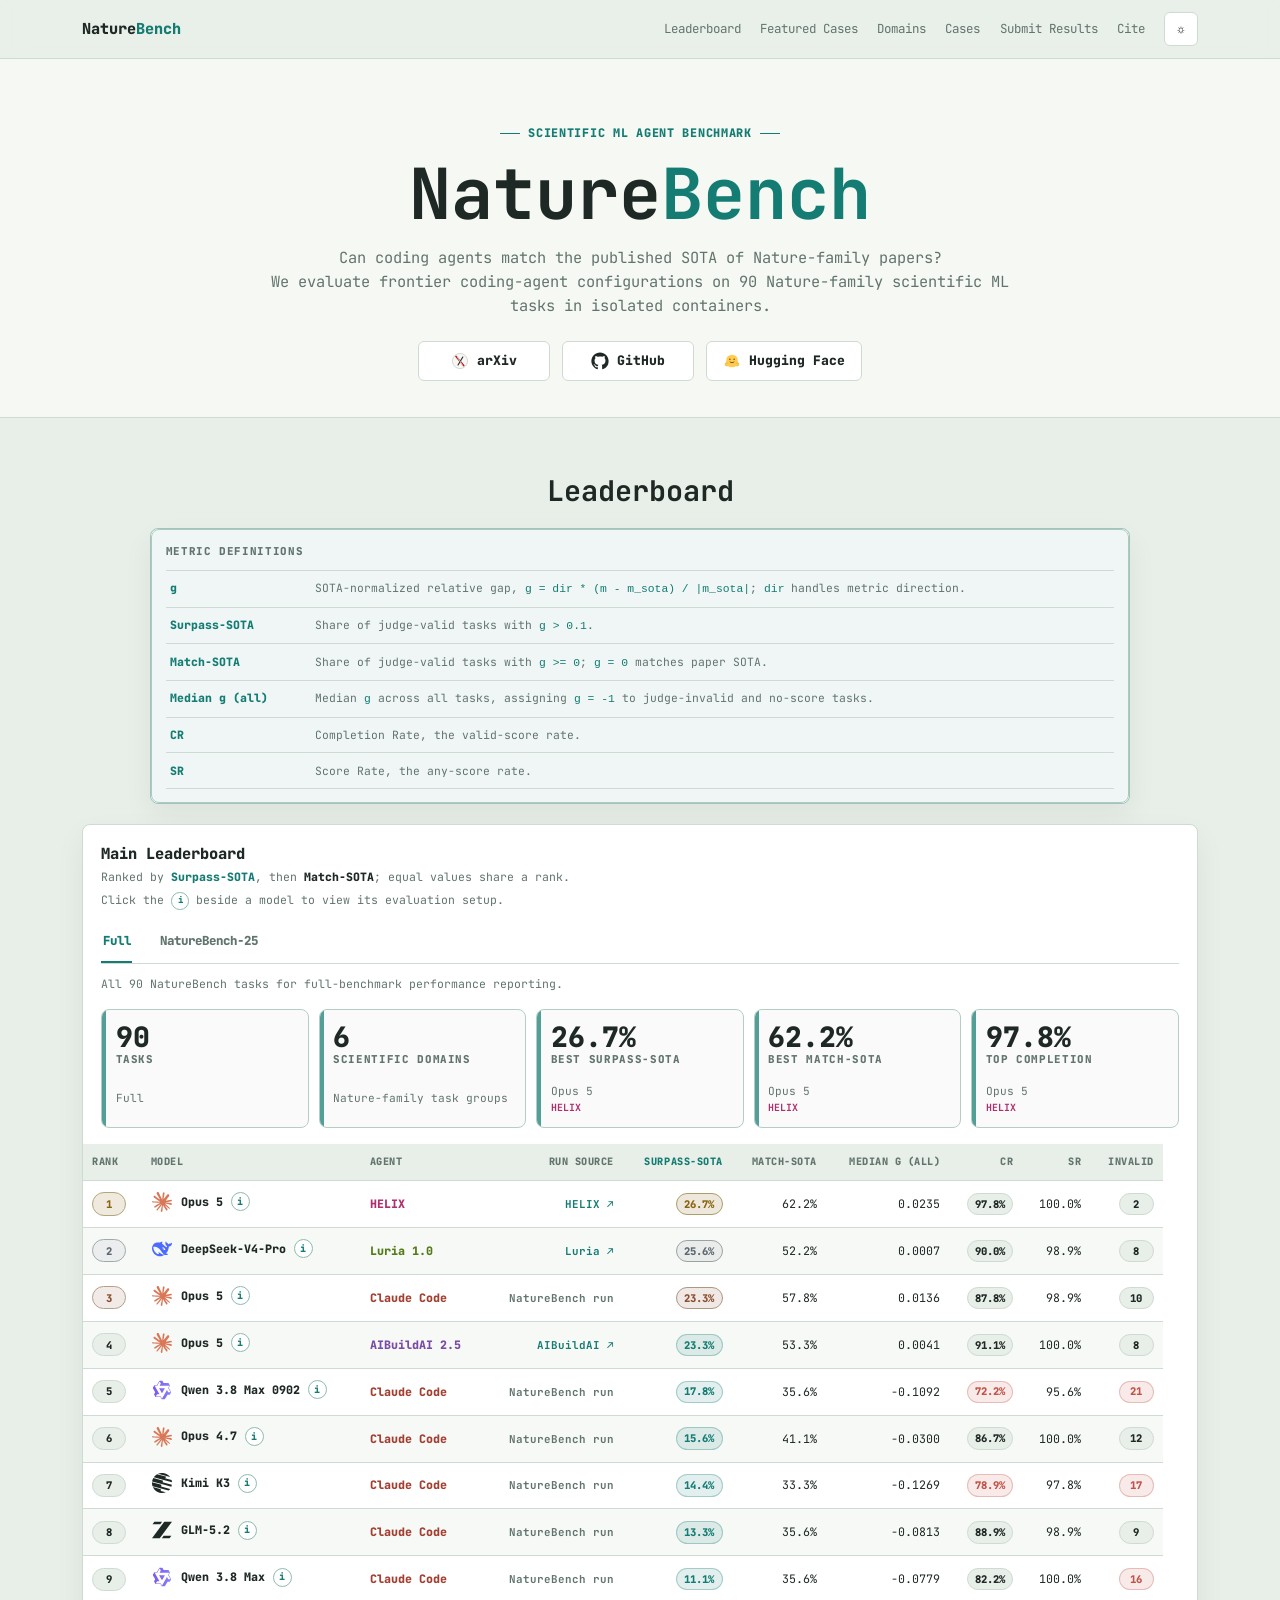
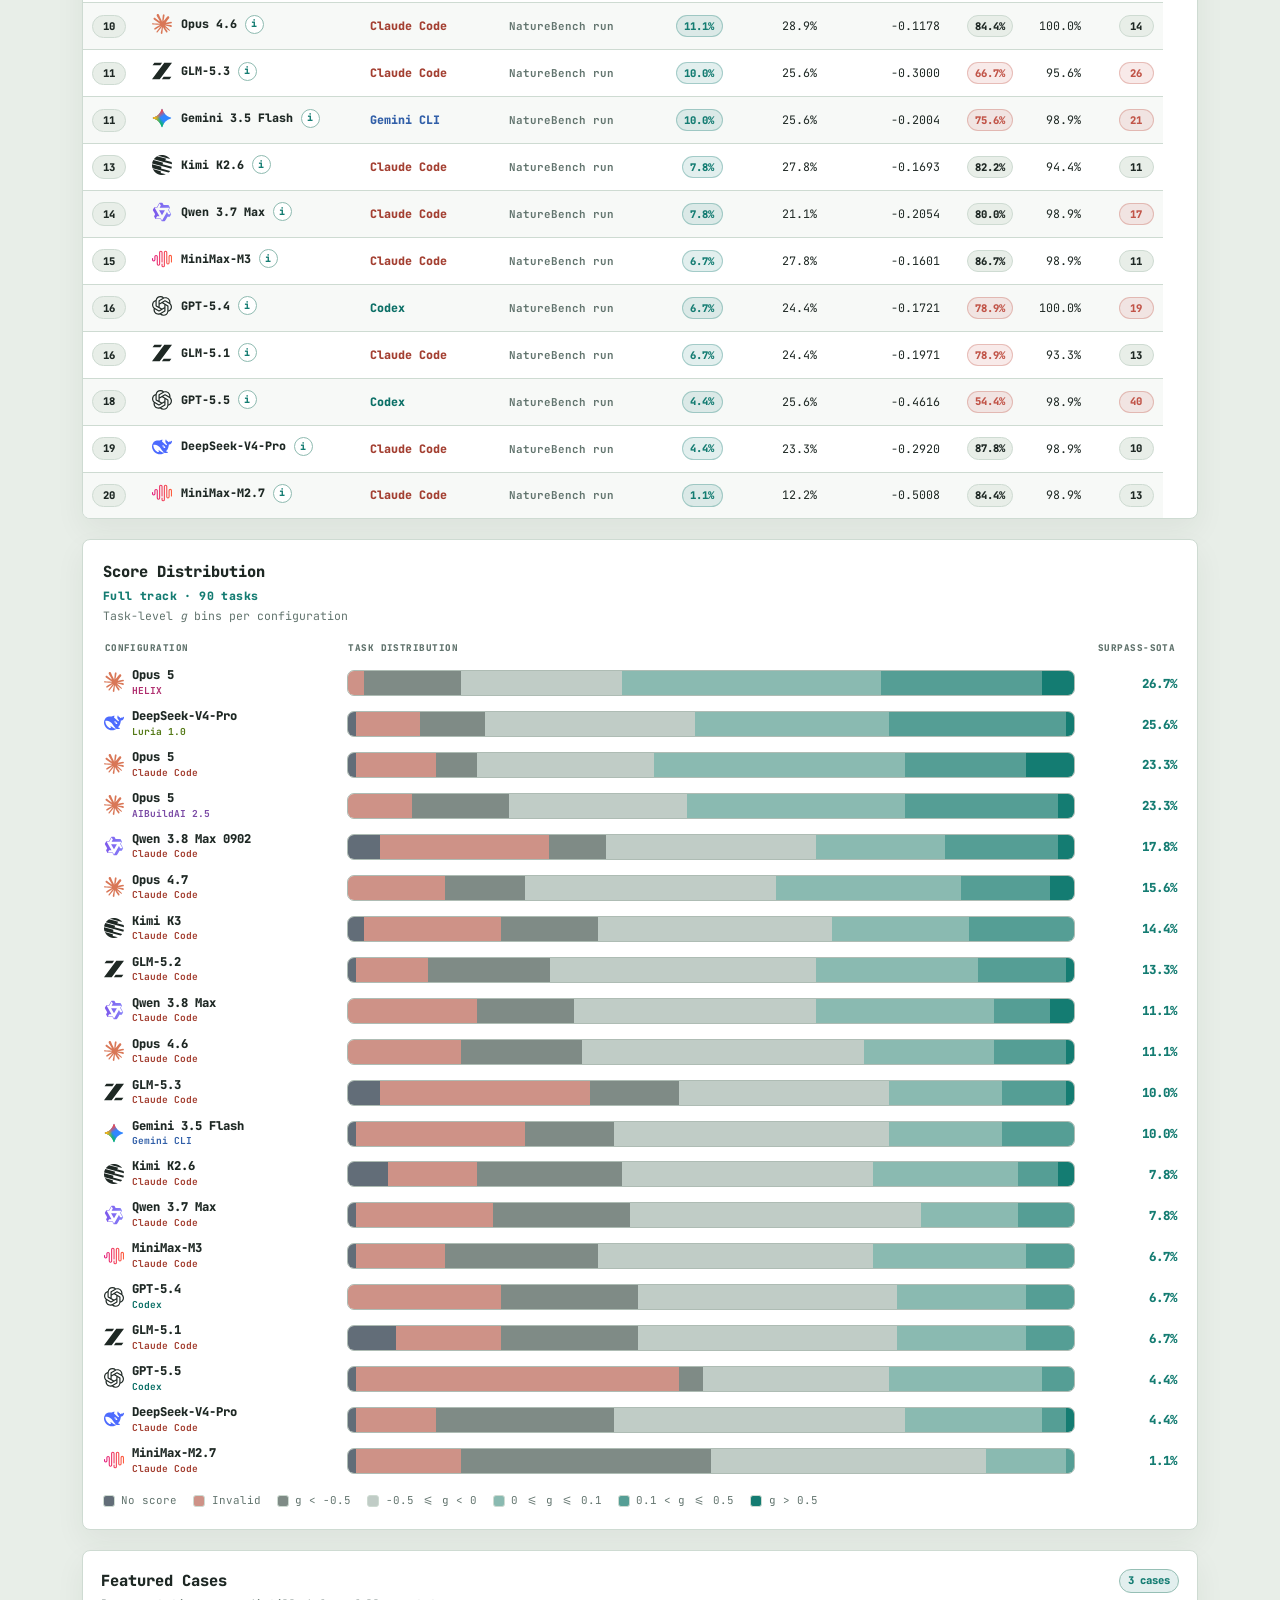
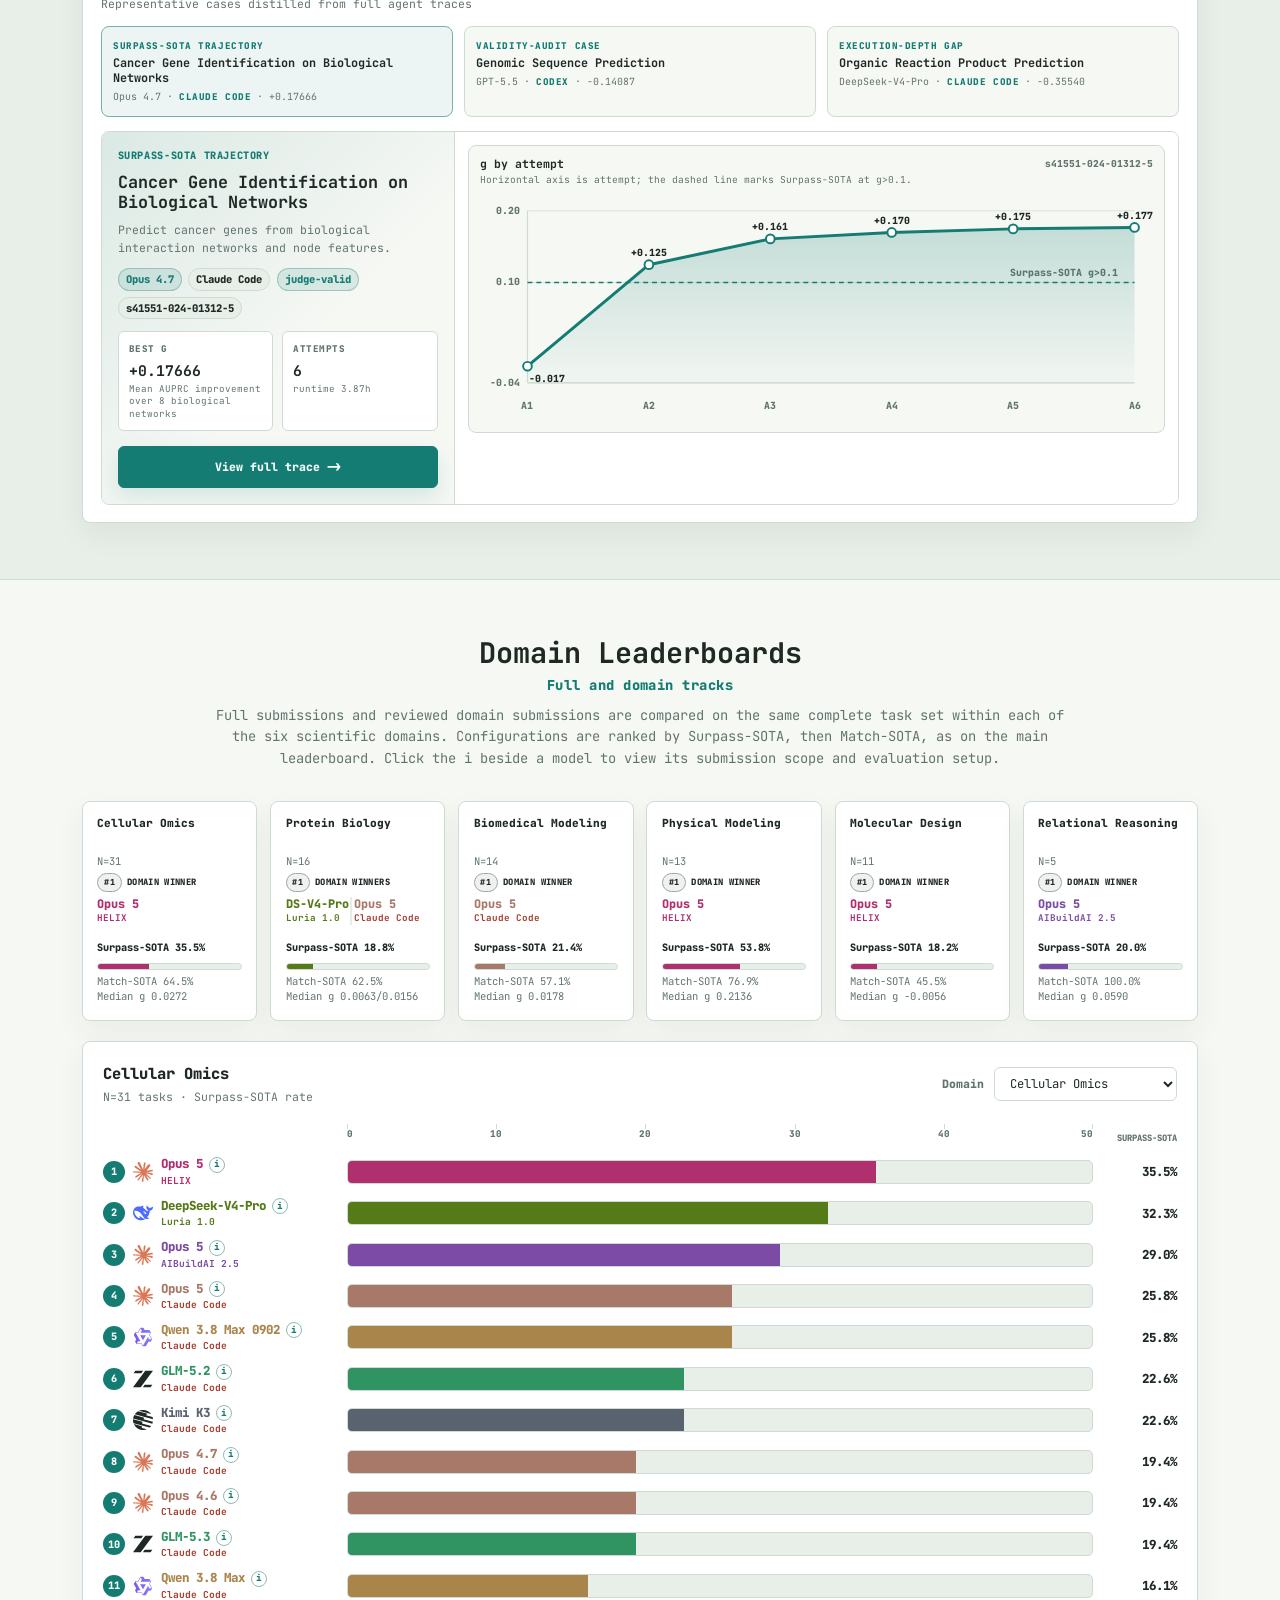
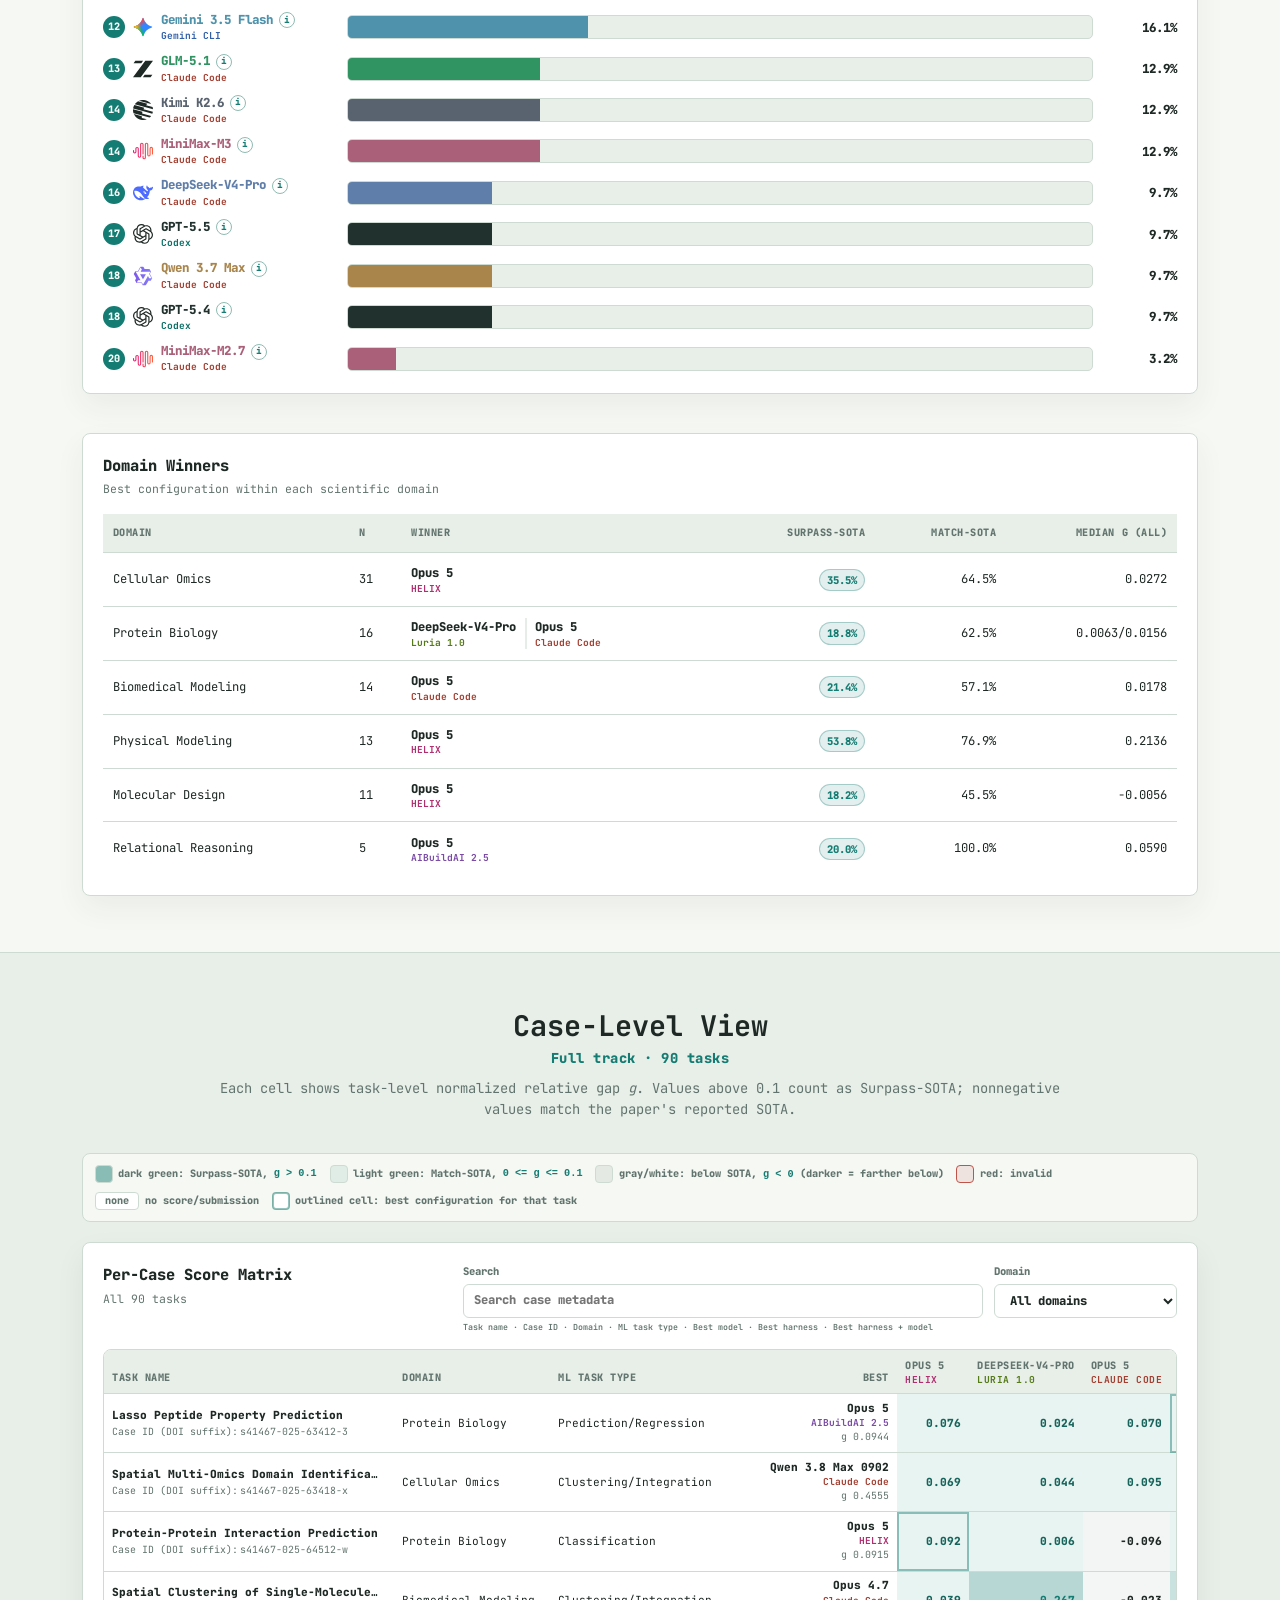
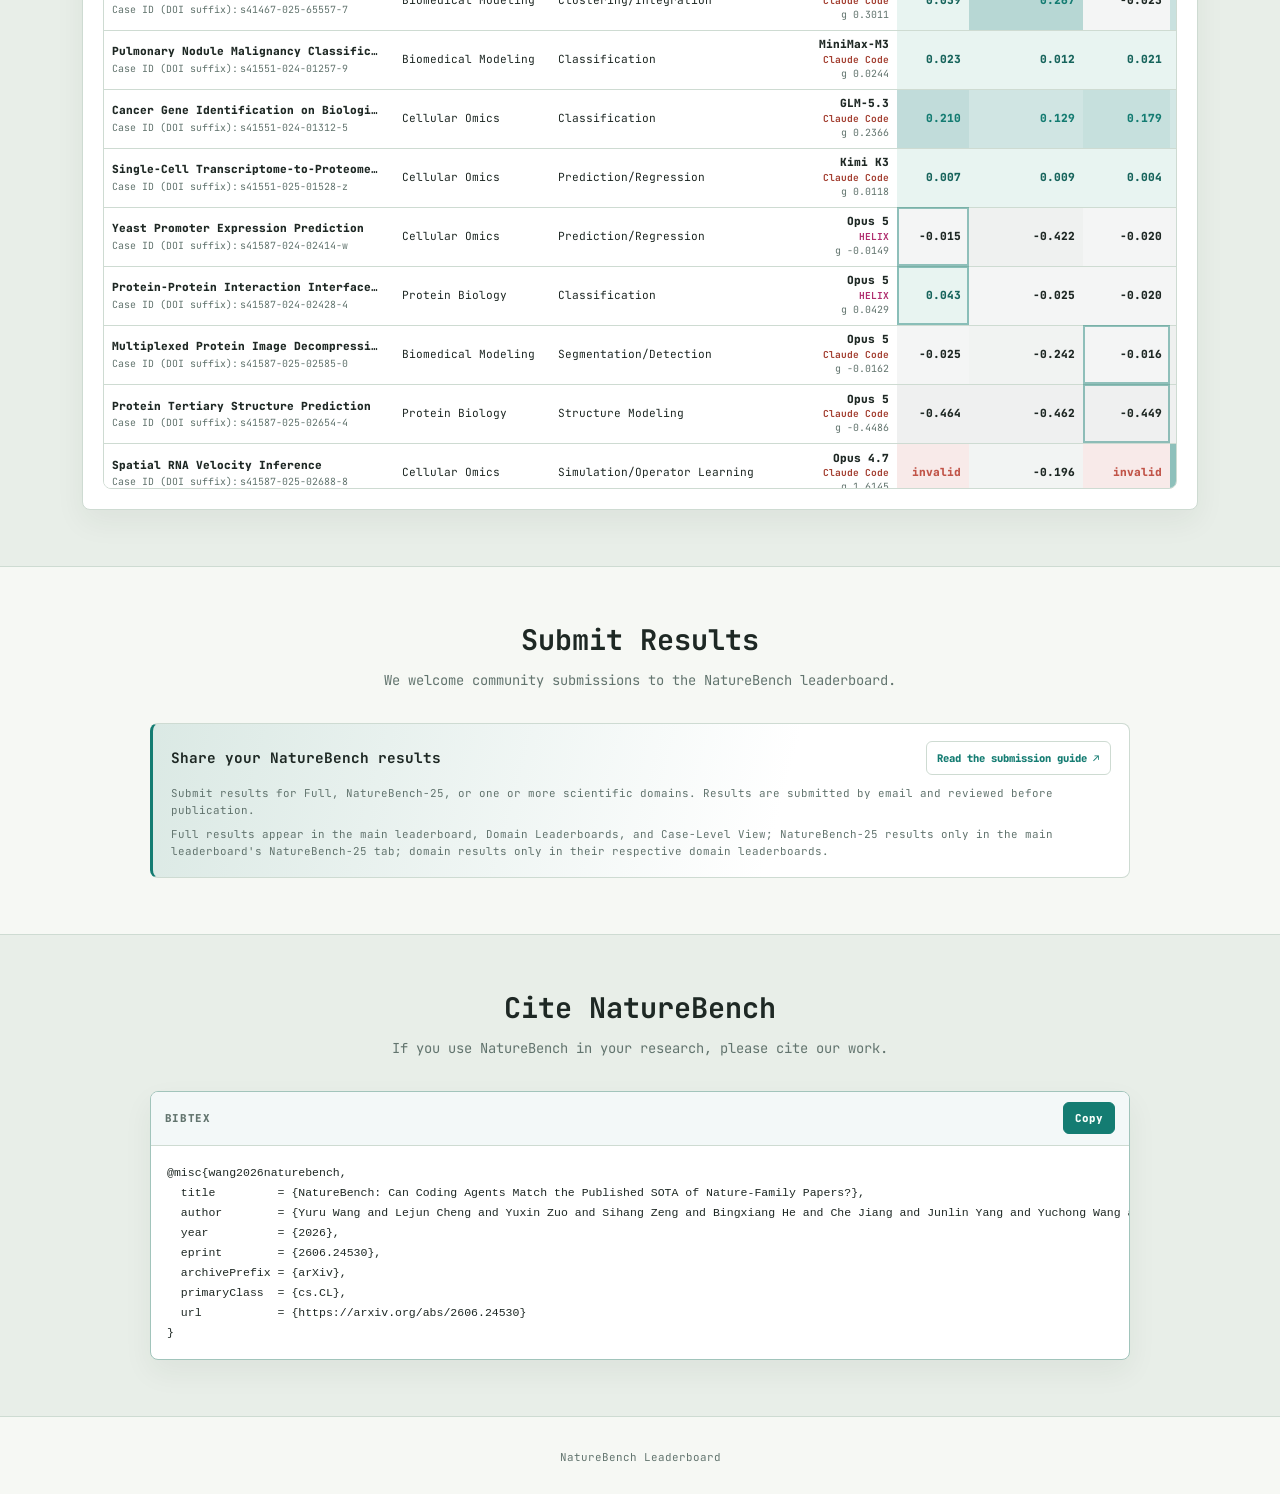
==== commit 195e1907: "feat(site): support domain leaderboard submissions" ====
--- a/index.html
+++ b/index.html
@@ -224,9 +224,9 @@
 
     <section id="domains">
       <div class="container">
-        <h2 class="section-title">Domain Breakdown</h2>
-        <p class="track-scope-note section-track-scope-note">Full track · 90 tasks</p>
-        <p class="section-description">Domain labels follow the six-domain taxonomy used in the NatureBench paper. Within each domain, configurations are ranked by Surpass-SOTA, then Match-SOTA, as on the main leaderboard.</p>
+        <h2 class="section-title">Domain Leaderboards</h2>
+        <p class="track-scope-note section-track-scope-note">Full and domain tracks</p>
+        <p class="section-description">Full submissions and reviewed domain submissions are compared on the same complete task set within each of the six scientific domains. Configurations are ranked by Surpass-SOTA, then Match-SOTA, as on the main leaderboard. Click the i beside a model to view its submission scope and evaluation setup.</p>
 
         <div class="domain-grid" id="domain-grid"></div>
 
@@ -348,12 +348,13 @@
         <h2 class="section-title">Submit Results</h2>
         <p class="section-description">We welcome community submissions to the NatureBench leaderboard.</p>
         <aside class="leaderboard-submit-panel" aria-labelledby="submit-results-title">
-          <div class="leaderboard-submit-copy">
-            <h3 id="submit-results-title">Share your NatureBench results</h3>
-            <p>Results are currently submitted by email and reviewed before they are added to the leaderboard.</p>
-          </div>
+          <h3 id="submit-results-title">Share your NatureBench results</h3>
           <div class="leaderboard-submit-actions">
             <a class="leaderboard-submit-guide" href="https://github.com/FrontisAI/NatureBench/tree/main/submit-results" target="_blank" rel="noopener">Read the submission guide ↗</a>
+          </div>
+          <div class="leaderboard-submit-copy">
+            <p>Submit results for Full, NatureBench-25, or one or more scientific domains. Results are submitted by email and reviewed before publication.</p>
+            <p>Full results appear in the main leaderboard, Domain Leaderboards, and Case-Level View; NatureBench-25 results only in the main leaderboard's NatureBench-25 tab; domain results only in their respective domain leaderboards.</p>
           </div>
         </aside>
       </div>
--- a/styles.css
+++ b/styles.css
@@ -63,6 +63,9 @@
   --agent-codex-color: #0b6f66;
   --agent-gemini-color: #315fa8;
   --agent-aibuildai-color: #7b4ba5;
+  --agent-helix-color: #b02f6f;
+  --agent-luria-color: #557a18;
+  --model-kimi-color: #59636f;
   --rank-gold: #8a6411;
   --rank-silver: #5e6970;
   --rank-bronze: #8a4f30;
@@ -87,6 +90,9 @@
   --agent-codex-color: #55c4b5;
   --agent-gemini-color: #8eb5ff;
   --agent-aibuildai-color: #c9a0e8;
+  --agent-helix-color: #f08cba;
+  --agent-luria-color: #b8d85f;
+  --model-kimi-color: #aeb9c6;
   --rank-gold: #f0ca62;
   --rank-silver: #c4ccd0;
   --rank-bronze: #e4a17c;
@@ -816,6 +822,41 @@
   color: var(--model-color, var(--text-primary));
 }
 
+#domain-chart .bar-model-identity {
+  display: flex;
+  flex: 0 1 auto;
+  flex-direction: column;
+  align-items: flex-start;
+  gap: 0.15rem;
+}
+
+.domain-submission-label {
+  color: var(--text-secondary);
+  font-size: 0.6rem;
+}
+
+.domain-model-line {
+  display: inline-flex;
+  align-items: center;
+  gap: 0.35rem;
+  max-width: 100%;
+  min-width: 0;
+}
+
+.domain-model-line .configuration-trigger {
+  position: relative;
+  width: 16px;
+  height: 16px;
+  flex: 0 0 16px;
+  font-size: 0.58rem;
+}
+
+.domain-model-line .configuration-trigger::after {
+  content: "";
+  position: absolute;
+  inset: -4px;
+}
+
 .model-agent-identity {
   min-width: 0;
   display: inline-flex;
@@ -872,6 +913,14 @@
   --agent-color: var(--agent-aibuildai-color);
 }
 
+.agent-helix {
+  --agent-color: var(--agent-helix-color);
+}
+
+.agent-luria {
+  --agent-color: var(--agent-luria-color);
+}
+
 .rank-dot {
   width: 22px;
   height: 22px;
@@ -1098,24 +1147,32 @@
   display: grid;
   grid-template-columns: minmax(0, 1fr) auto;
   align-items: center;
-  gap: 1.5rem;
+  gap: 0.65rem 1.5rem;
   border: 1px solid var(--border-color);
   border-left: 3px solid var(--accent-primary);
   border-radius: 8px;
   background: linear-gradient(105deg, var(--accent-soft), var(--panel) 64%);
 }
 
-.leaderboard-submit-copy h3 {
-  margin: 0.12rem 0 0.18rem;
+.leaderboard-submit-panel h3 {
+  margin: 0;
   font-size: 0.9rem;
   line-height: 1.4;
 }
 
+.leaderboard-submit-copy {
+  grid-column: 1 / -1;
+}
+
 .leaderboard-submit-copy p {
-  max-width: 720px;
+  margin: 0;
   color: var(--text-secondary);
   font-size: 0.68rem;
   line-height: 1.55;
+}
+
+.leaderboard-submit-copy p + p {
+  margin-top: 0.45rem;
 }
 
 .leaderboard-submit-actions {
@@ -2204,7 +2261,10 @@
 }
 
 .domain-card {
-  min-height: 174px;
+  display: grid;
+  grid-template-rows: 2rem 1rem 1.2rem 2.45rem 1.1rem 7px auto;
+  row-gap: 0.28rem;
+  min-height: 220px;
   padding: 0.9rem;
   border: 1px solid var(--border-color);
   border-radius: 8px;
@@ -2222,16 +2282,17 @@
 }
 
 .domain-name {
-  min-height: 42px;
   font-size: 0.7rem;
   font-weight: 800;
   line-height: 1.35;
+  overflow: hidden;
+  text-overflow: ellipsis;
+  white-space: nowrap;
 }
 
 .domain-count {
   color: var(--text-secondary);
   font-size: 0.66rem;
-  margin: 0.3rem 0 0.55rem;
 }
 
 .domain-winner-label {
@@ -2262,22 +2323,18 @@
 }
 
 .domain-winner-list {
-  margin-top: 0.3rem;
-}
-
-.domain-winner-list.is-tied {
-  display: grid;
-  grid-template-columns: minmax(0, 0.88fr) minmax(0, 1.12fr);
-  gap: 0.2rem;
+  display: flex;
+  align-items: start;
+  gap: 0.35rem;
 }
 
 .domain-winner-entry {
   min-width: 0;
+  flex: 0 0 auto;
 }
 
 .domain-winner-list.is-tied .domain-winner-entry + .domain-winner-entry {
   position: relative;
-  padding-left: 0.24rem;
 }
 
 .domain-winner-list.is-tied .domain-winner-entry + .domain-winner-entry::before {
@@ -2285,7 +2342,7 @@
   position: absolute;
   top: 0;
   bottom: 0;
-  left: var(--domain-divider-left, 0);
+  left: var(--domain-divider-left, -0.225rem);
   width: 1px;
   background: var(--border-color);
   transform: translateX(-50%);
@@ -2296,14 +2353,8 @@
   font-size: 0.74rem;
   font-weight: 800;
   line-height: 1.25;
-}
-
-.domain-winner-list.is-tied .domain-winner,
-.domain-winner-list.is-tied .domain-winner-agent {
-  overflow-wrap: anywhere;
-}
-
-.domain-winner-list.is-tied .domain-winner-agent {
+  overflow: hidden;
+  text-overflow: ellipsis;
   white-space: nowrap;
 }
 
@@ -2313,10 +2364,12 @@
   font-size: 0.58rem;
   font-weight: 700;
   line-height: 1.25;
+  overflow: hidden;
+  text-overflow: ellipsis;
+  white-space: nowrap;
 }
 
 .domain-primary {
-  margin-top: 0.22rem;
   color: var(--text-primary);
   font-size: 0.64rem;
   font-weight: 800;
@@ -2325,7 +2378,6 @@
 
 .mini-meter {
   height: 7px;
-  margin-top: 0.55rem;
   border-radius: 99px;
   background: var(--bg-secondary);
   overflow: hidden;
@@ -2340,7 +2392,6 @@
 }
 
 .domain-stat {
-  margin-top: 0.45rem;
   color: var(--text-secondary);
   font-size: 0.66rem;
   line-height: 1.42;
@@ -2350,7 +2401,7 @@
   display: block;
 }
 
-.domain-card[data-tied-winners="true"] .domain-stat span:last-child {
+.domain-card[data-winner-count="2"] .domain-stat span:last-child {
   white-space: nowrap;
 }
 
@@ -2794,6 +2845,10 @@
 
 .case-table thead .model-agent-copy {
   max-width: 120px;
+}
+
+.case-table thead th:nth-child(n+5) {
+  text-align: left;
 }
 
 .case-table td,
@@ -3408,22 +3463,13 @@
   }
 
   .domain-grid {
-    grid-template-columns: repeat(3, minmax(0, 1fr));
+    grid-template-columns: repeat(2, minmax(0, 1fr));
     gap: 0.62rem;
   }
 
   .domain-card {
-    display: block;
-    min-height: 174px;
-    padding: 0.65rem;
-  }
-
-  .domain-card .domain-name {
-    min-height: 34px;
-  }
-
-  .domain-card .domain-count {
-    margin-top: 0.18rem;
+    min-height: 210px;
+    padding: 0.75rem;
   }
 
   #domain-chart .bar-row {
@@ -3545,7 +3591,7 @@
 
 @media (max-width: 540px) {
   .domain-grid {
-    grid-template-columns: repeat(2, minmax(0, 1fr));
+    grid-template-columns: 1fr;
   }
 }
 
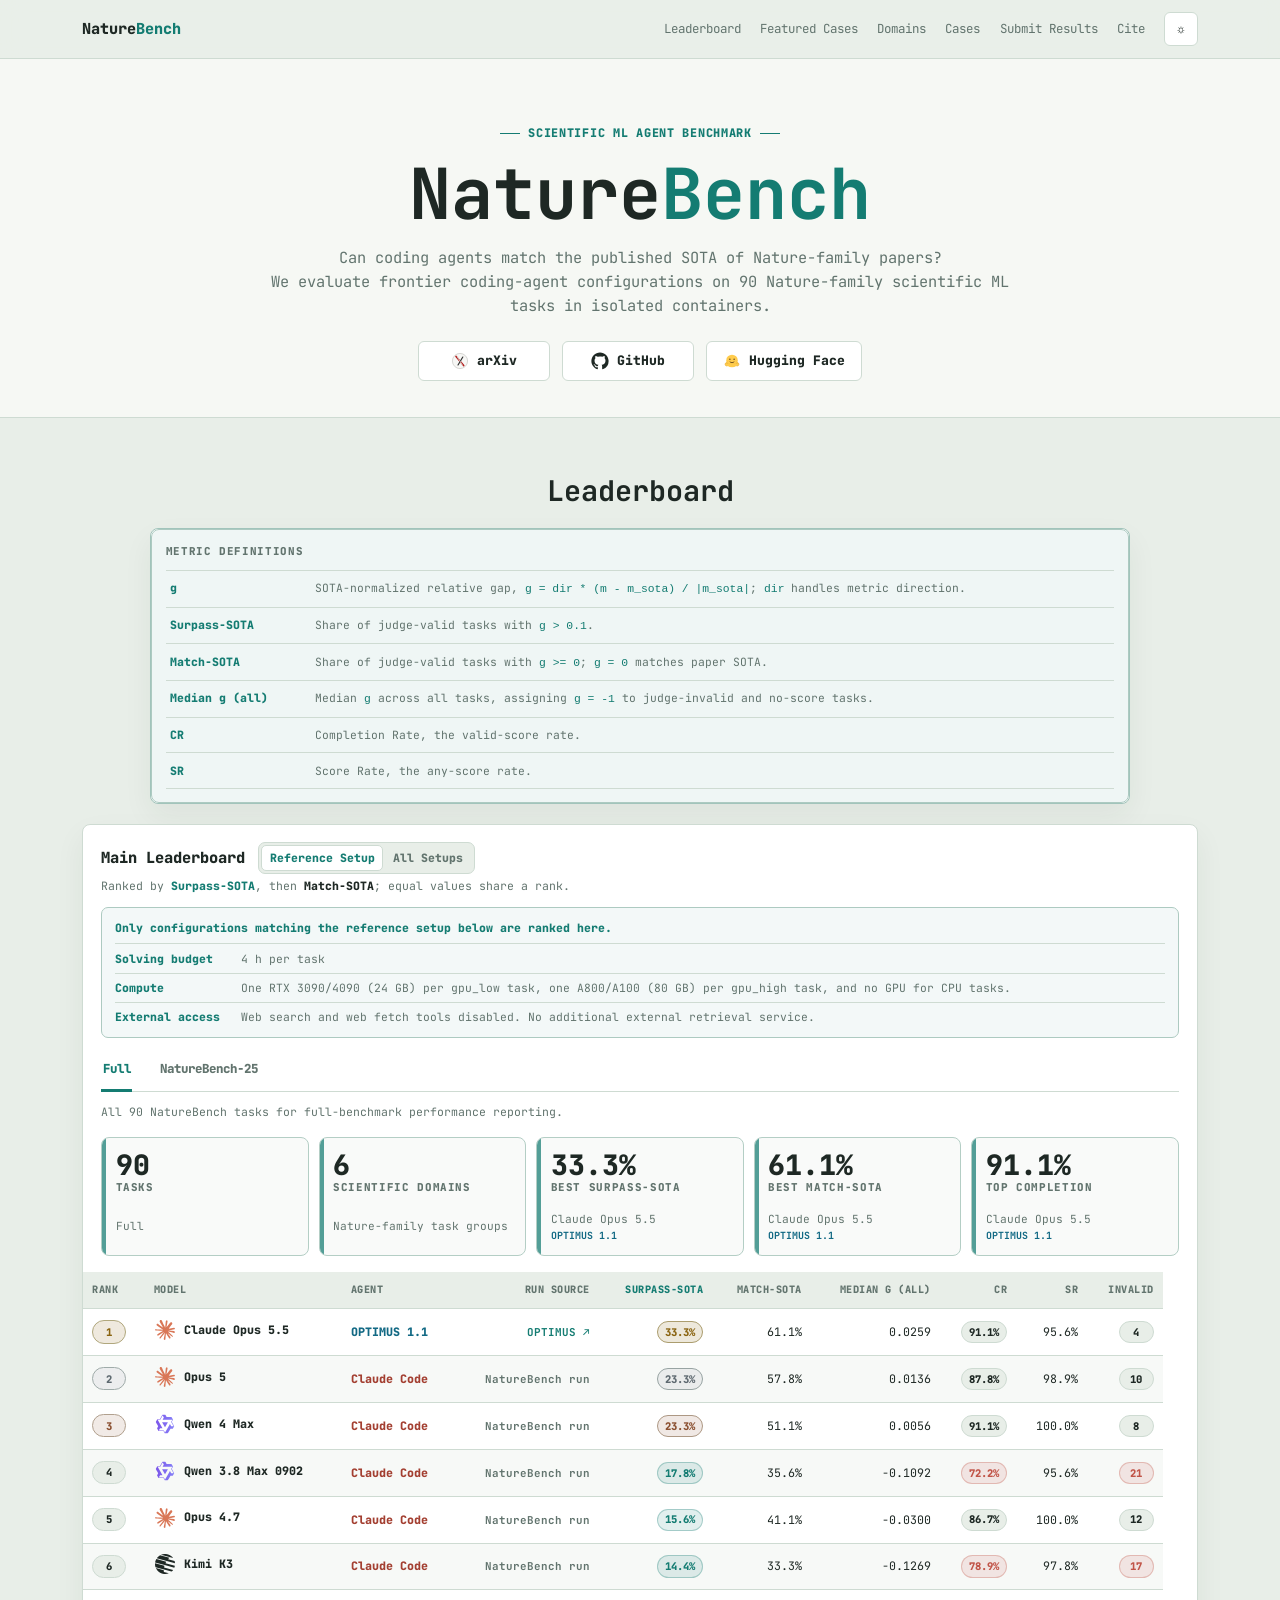
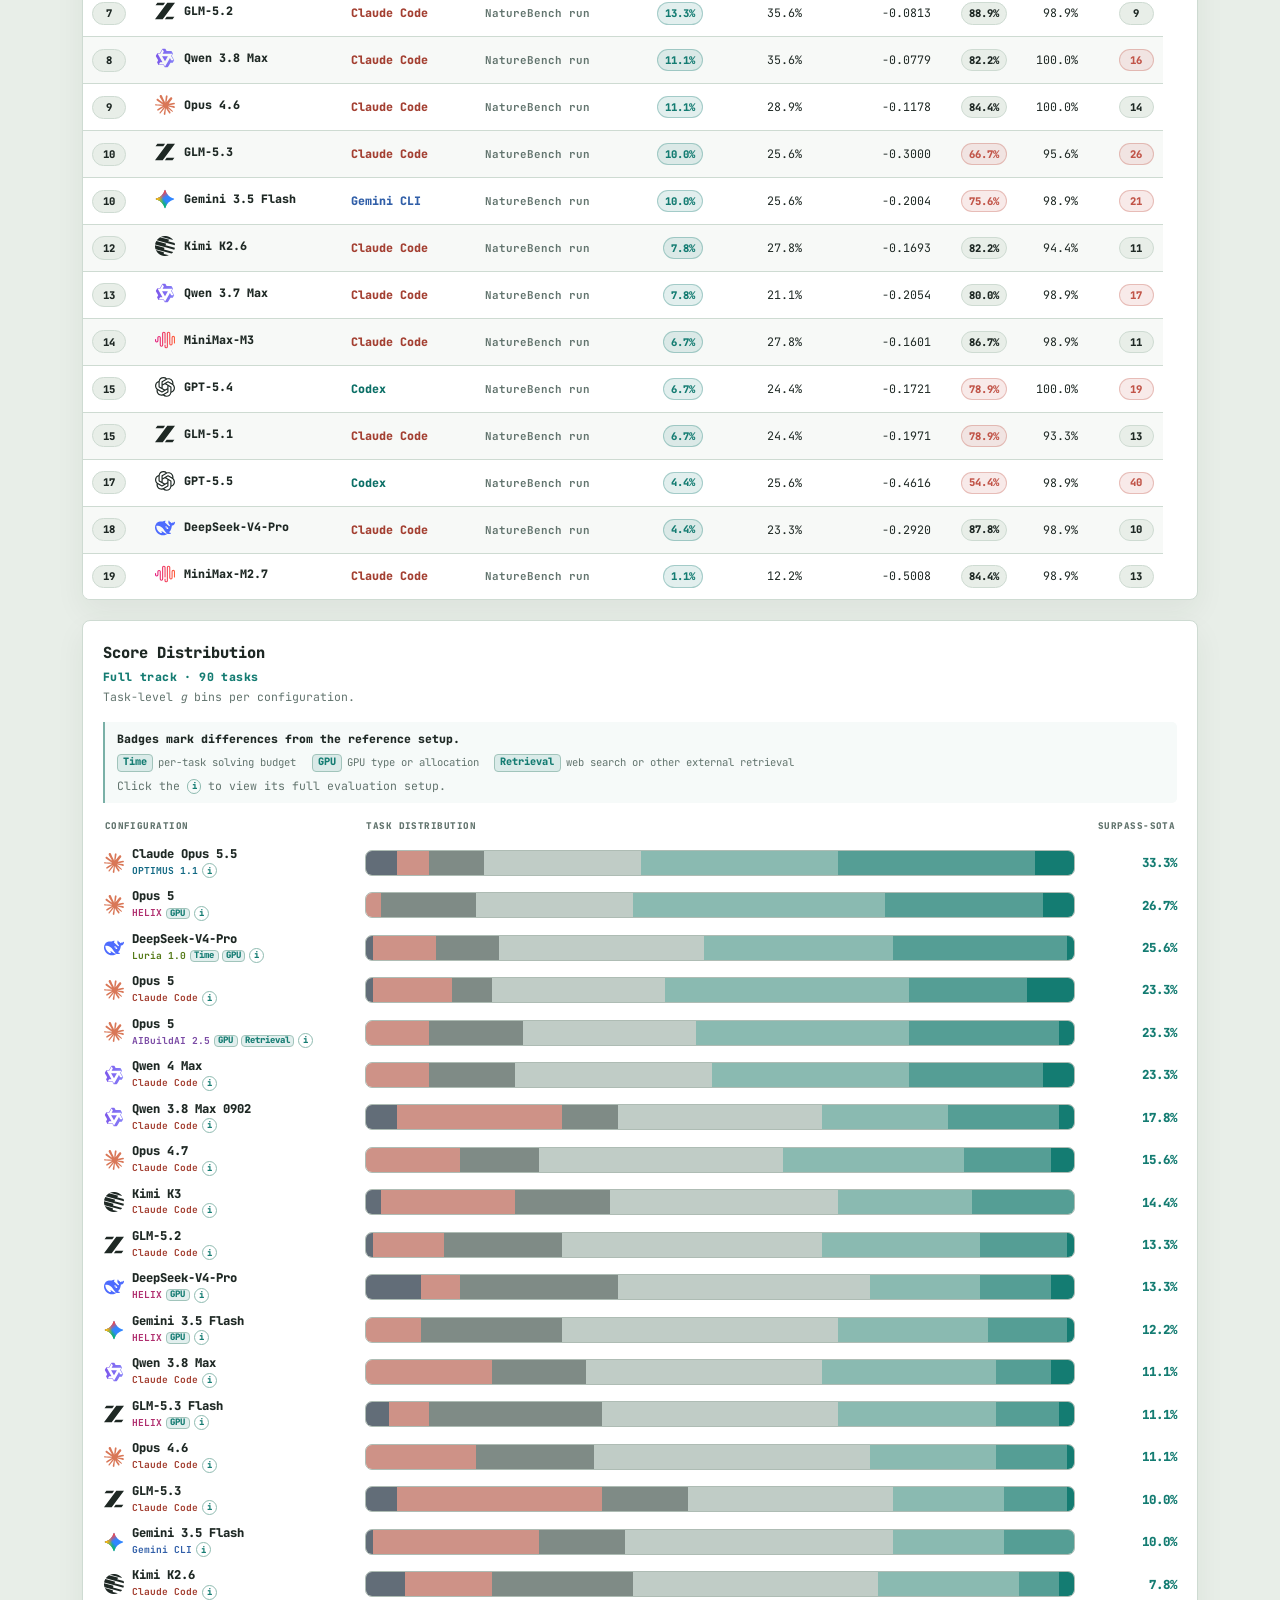
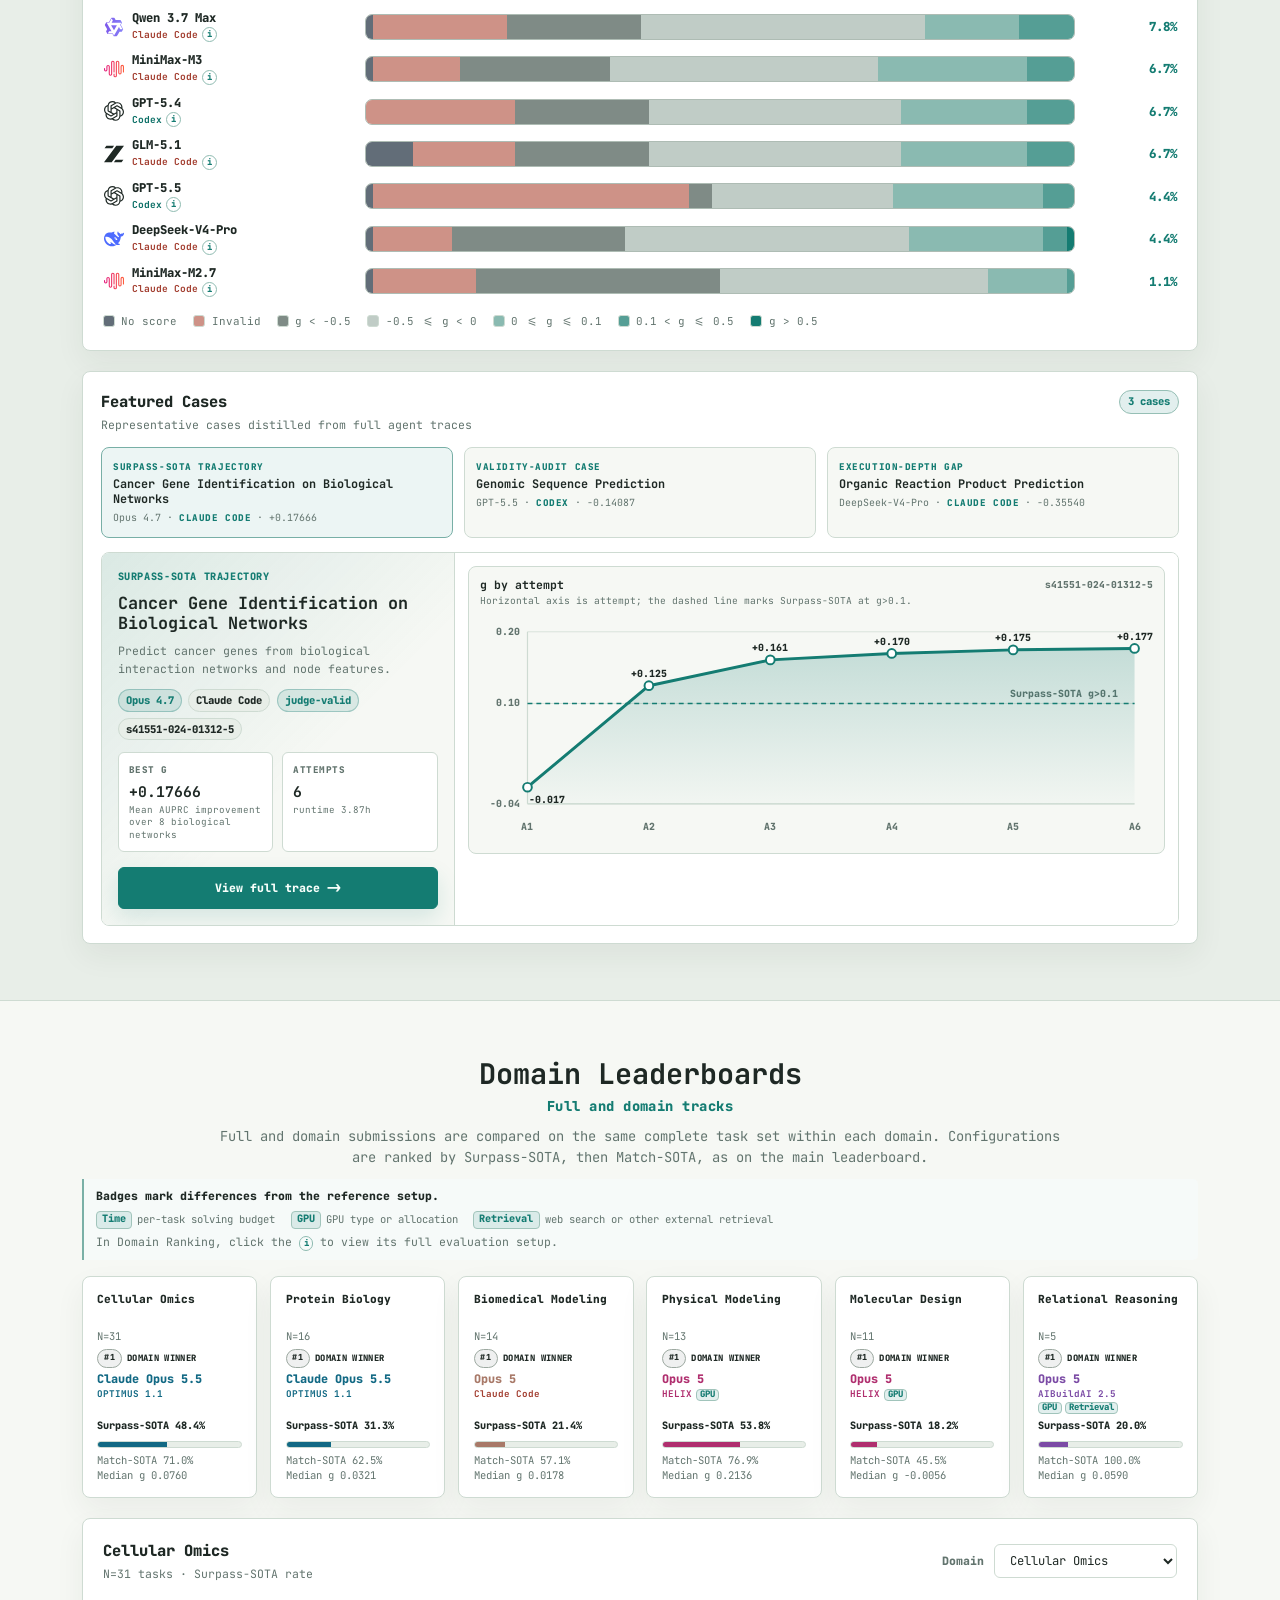
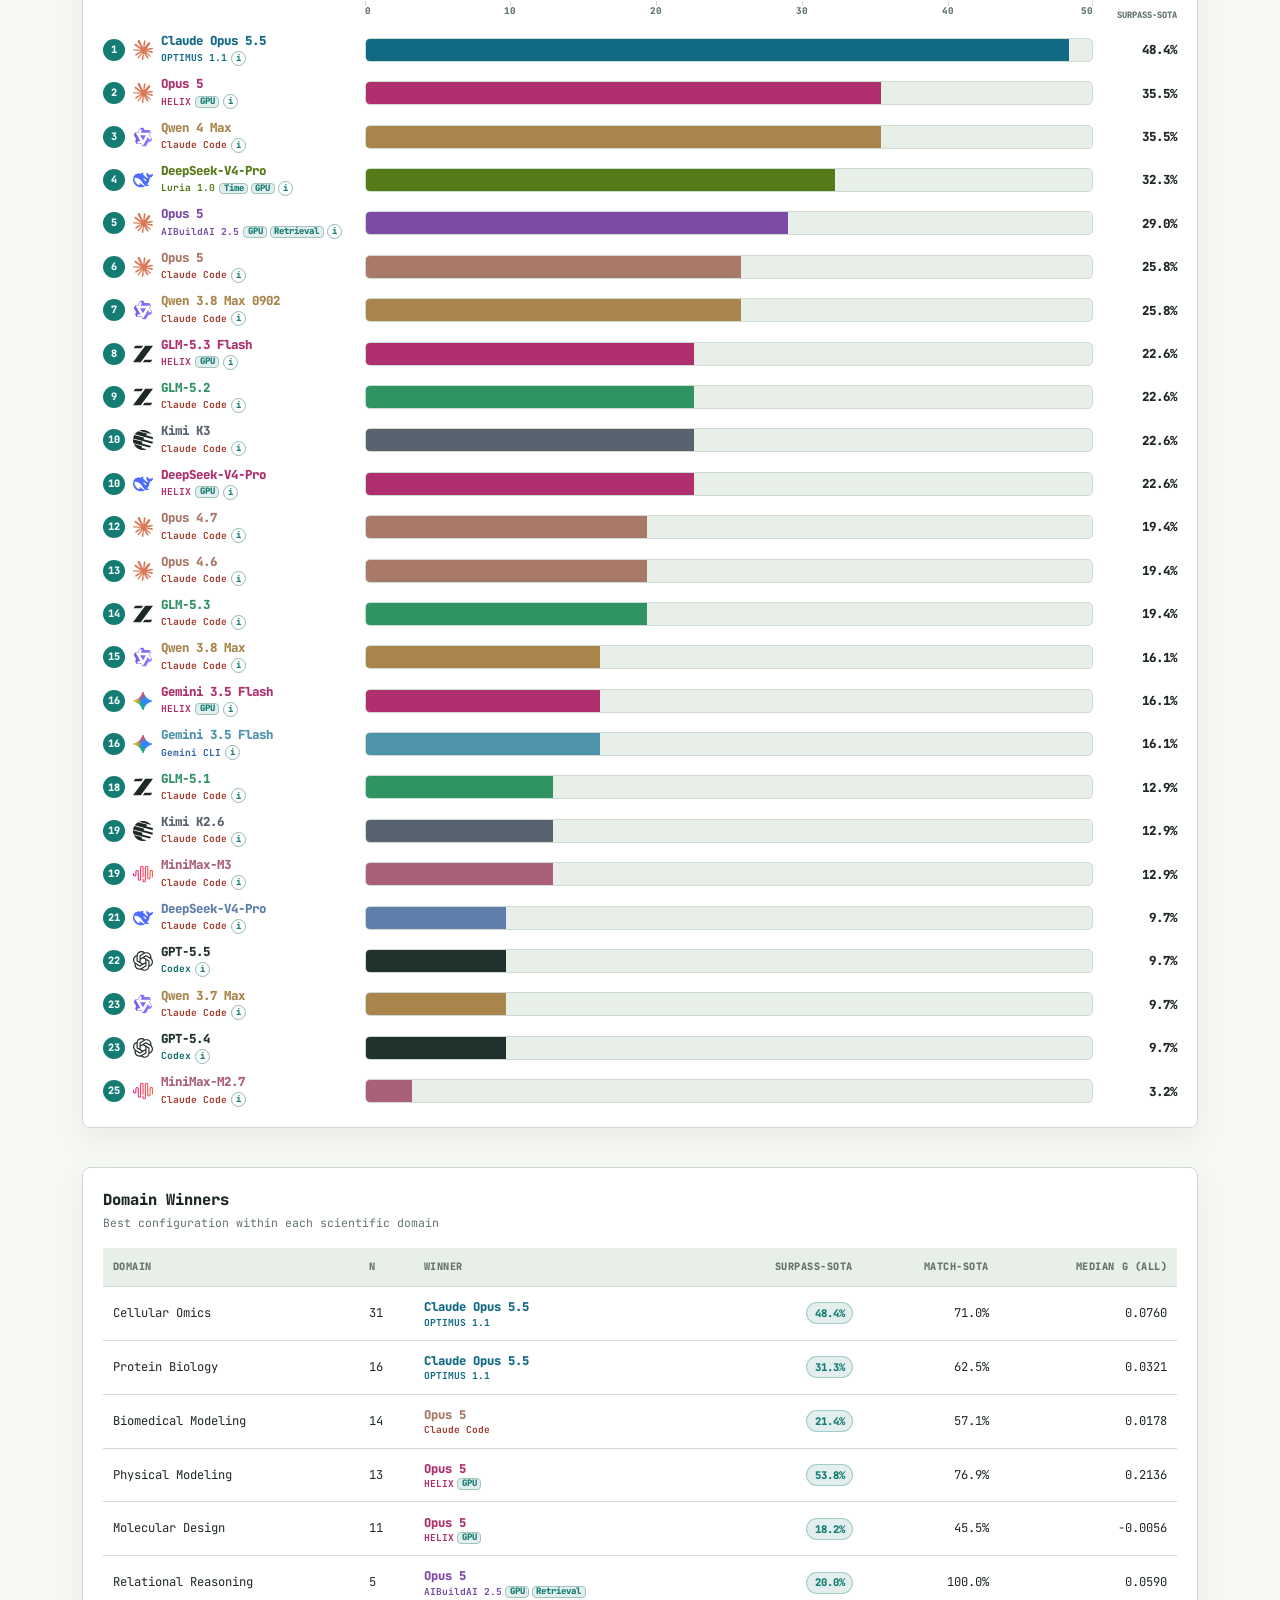
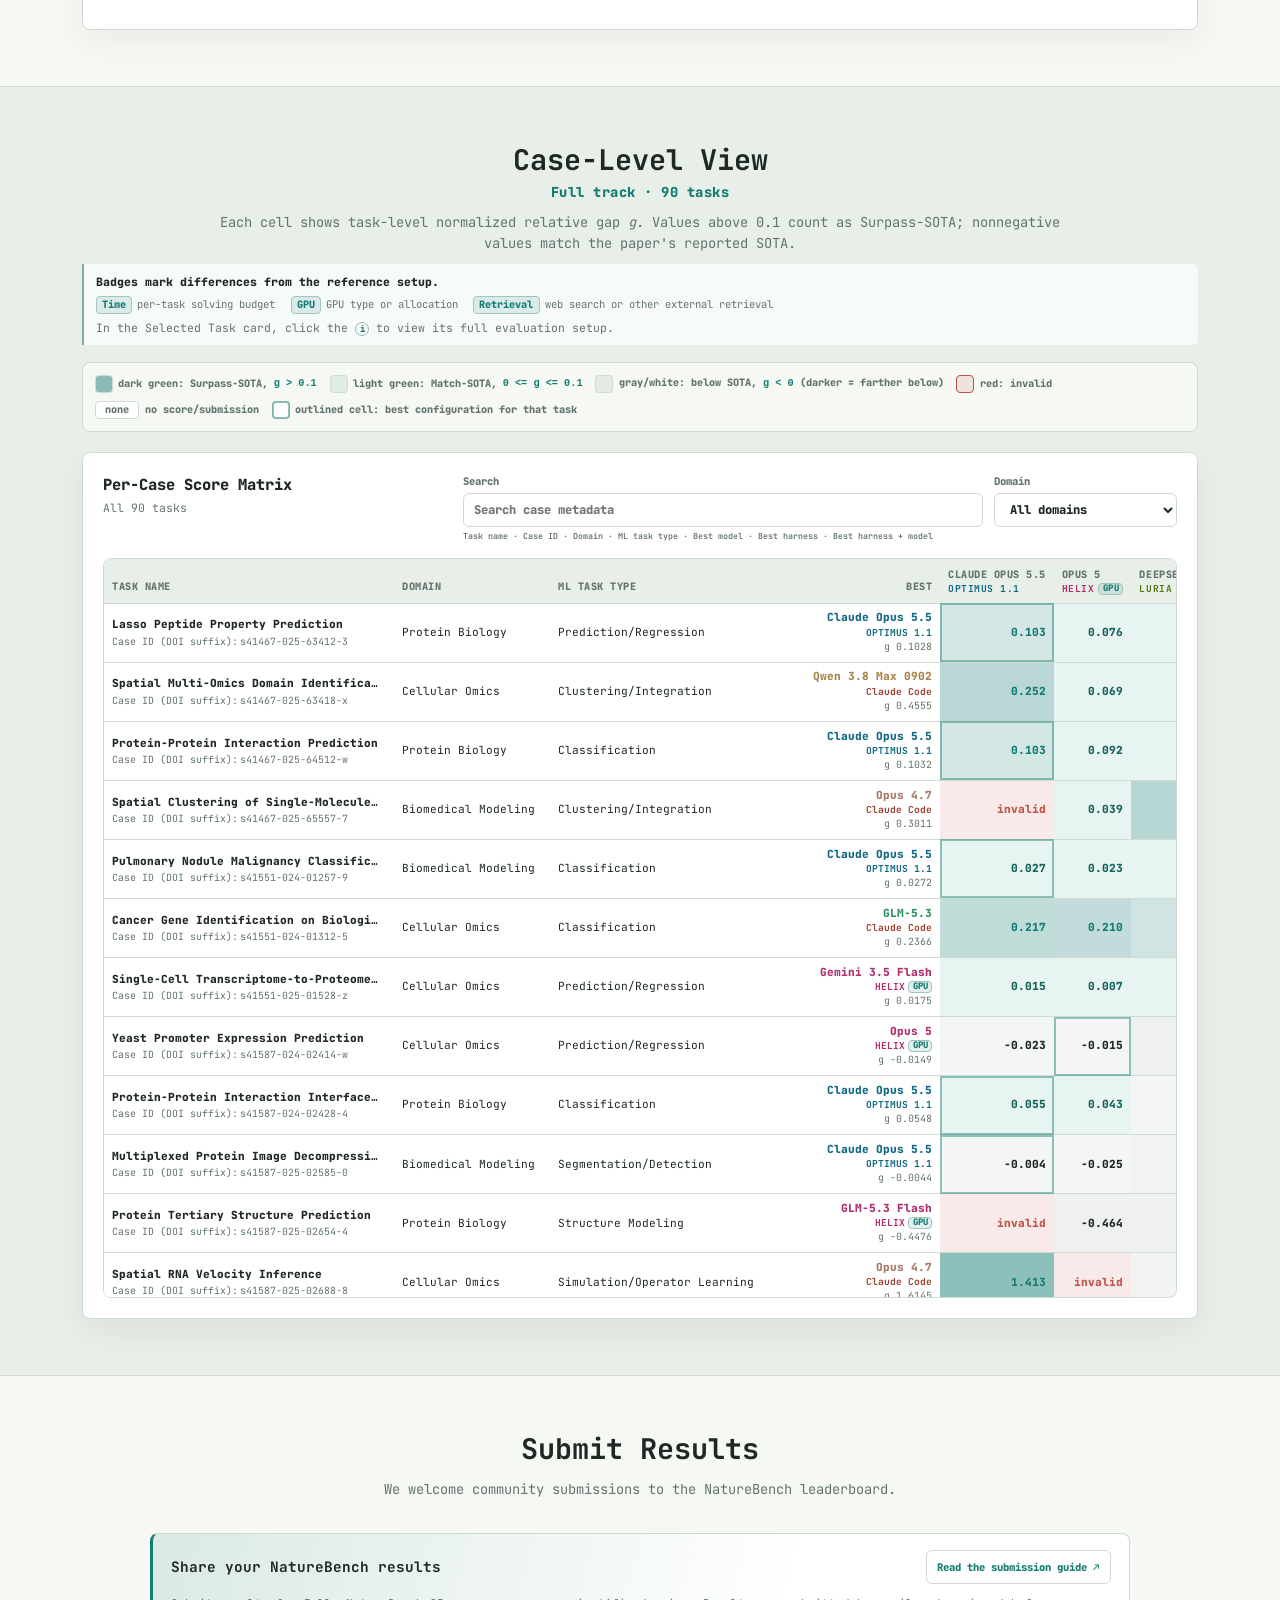
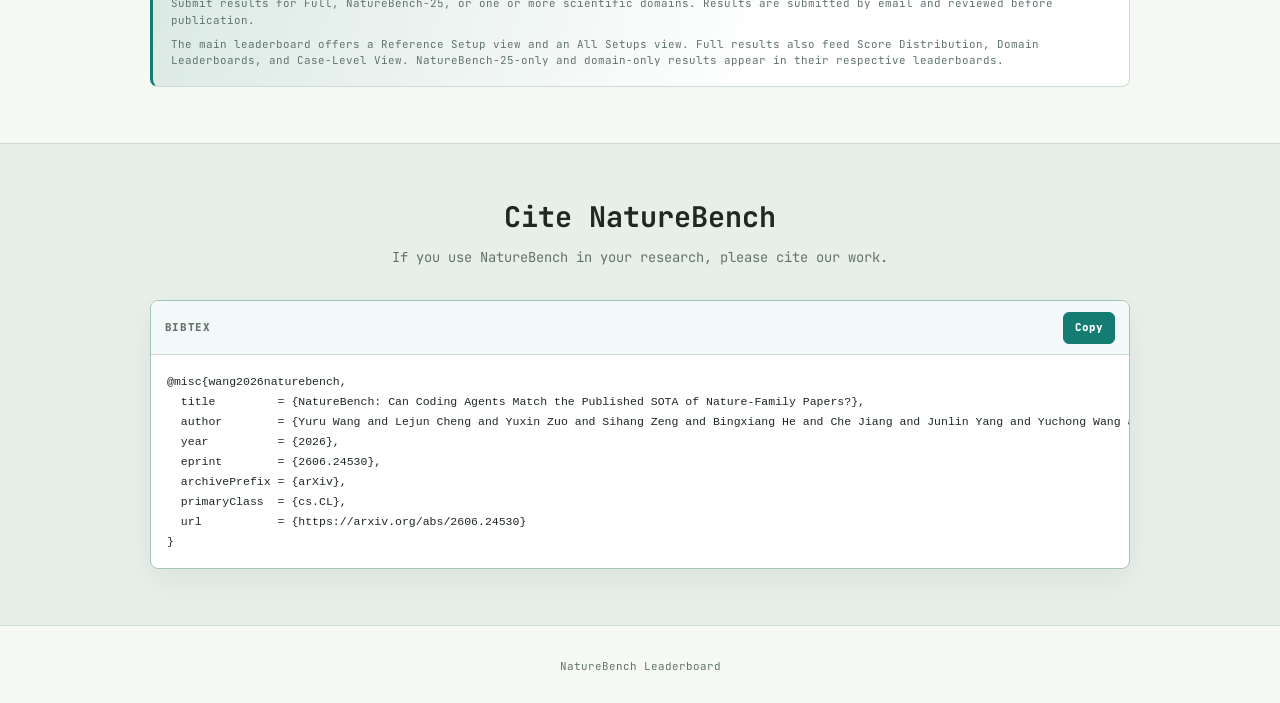
==== commit 6f4bb724: "feat(leaderboard): add setup comparison views Add Reference Setup and All Setups rankings. Show conf" ====
--- a/index.html
+++ b/index.html
@@ -101,19 +101,33 @@
 
         <div class="panel table-panel numeric-board-panel leaderboard-main-panel" id="numeric-main-board" aria-labelledby="numeric-leaderboard-title">
           <div class="panel-head leaderboard-main-head">
-            <div>
+            <div class="leaderboard-title-row">
               <h3 id="numeric-leaderboard-title">Main Leaderboard</h3>
-              <p>Ranked by <span class="rank-metric-label">Surpass-SOTA</span>, then <span class="rank-secondary-label">Match-SOTA</span>; equal values share a rank.</p>
-              <p class="leaderboard-setup-note">Click the <span class="inline-info" aria-hidden="true">i</span> beside a model to view its evaluation setup.</p>
-            </div>
-          </div>
-          <div class="leaderboard-track-switch" id="leaderboard-track-switch" role="tablist" aria-label="Leaderboard track">
-            <button class="leaderboard-track-button is-active" id="leaderboard-tab-full" type="button" role="tab" data-leaderboard-track="full" aria-selected="true" aria-controls="leaderboard-track-panel" tabindex="0">
-              <span>Full</span>
-            </button>
-            <button class="leaderboard-track-button" id="leaderboard-tab-naturebench-25" type="button" role="tab" data-leaderboard-track="naturebench-25" aria-selected="false" aria-controls="leaderboard-track-panel" tabindex="-1">
-              <span>NatureBench-25</span>
-            </button>
+              <div class="leaderboard-setup-switch" role="group" aria-label="Ranking view">
+                <button type="button" data-leaderboard-setup="reference" aria-pressed="true" aria-controls="leaderboard-reference-setup leaderboard-all-setups-note leaderboard-track-panel">Reference Setup</button>
+                <button type="button" data-leaderboard-setup="all" aria-pressed="false" aria-controls="leaderboard-reference-setup leaderboard-all-setups-note leaderboard-track-panel">All Setups</button>
+              </div>
+            </div>
+            <p>Ranked by <span class="rank-metric-label">Surpass-SOTA</span>, then <span class="rank-secondary-label">Match-SOTA</span>; equal values share a rank.</p>
+          </div>
+          <div id="leaderboard-reference-setup" class="leaderboard-setup-note leaderboard-reference-setup">
+            <p class="setup-emphasis" id="reference-setup-caption">Only configurations matching the reference setup below are ranked here.</p>
+            <dl class="metric-definition-list" aria-labelledby="reference-setup-caption">
+              <div><dt>Solving budget</dt><dd>4 h per task</dd></div>
+              <div><dt>Compute</dt><dd>One RTX 3090/4090 (24 GB) per gpu_low task, one A800/A100 (80 GB) per gpu_high task, and no GPU for CPU tasks.</dd></div>
+              <div><dt>External access</dt><dd>Web search and web fetch tools disabled. No additional external retrieval service.</dd></div>
+            </dl>
+          </div>
+          <div class="leaderboard-setup-note setup-guide" id="leaderboard-all-setups-note" data-setup-guide="main" hidden></div>
+          <div class="leaderboard-controls">
+            <div class="leaderboard-track-switch" id="leaderboard-track-switch" role="tablist" aria-label="Leaderboard track">
+              <button class="leaderboard-track-button is-active" id="leaderboard-tab-full" type="button" role="tab" data-leaderboard-track="full" aria-selected="true" aria-controls="leaderboard-track-panel" tabindex="0">
+                <span>Full</span>
+              </button>
+              <button class="leaderboard-track-button" id="leaderboard-tab-naturebench-25" type="button" role="tab" data-leaderboard-track="naturebench-25" aria-selected="false" aria-controls="leaderboard-track-panel" tabindex="-1">
+                <span>NatureBench-25</span>
+              </button>
+            </div>
           </div>
           <div id="leaderboard-track-panel" role="tabpanel" aria-labelledby="leaderboard-tab-full">
             <p class="leaderboard-track-description" id="leaderboard-track-description" aria-live="polite">All 90 NatureBench tasks for full-benchmark performance reporting.</p>
@@ -191,9 +205,10 @@
             <div>
               <h3>Score Distribution</h3>
               <p class="track-scope-note">Full track · 90 tasks</p>
-              <p>Task-level <em>g</em> bins per configuration</p>
-            </div>
-          </div>
+              <p>Task-level <em>g</em> bins per configuration.</p>
+            </div>
+          </div>
+          <div class="setup-guide section-setup-guide" data-setup-guide="distribution"></div>
           <div class="distribution-chart" id="distribution-chart"></div>
           <div class="legend" id="distribution-legend"></div>
         </div>
@@ -226,7 +241,8 @@
       <div class="container">
         <h2 class="section-title">Domain Leaderboards</h2>
         <p class="track-scope-note section-track-scope-note">Full and domain tracks</p>
-        <p class="section-description">Full submissions and reviewed domain submissions are compared on the same complete task set within each of the six scientific domains. Configurations are ranked by Surpass-SOTA, then Match-SOTA, as on the main leaderboard. Click the i beside a model to view its submission scope and evaluation setup.</p>
+        <p class="section-description">Full and domain submissions are compared on the same complete task set within each domain. Configurations are ranked by Surpass-SOTA, then Match-SOTA, as on the main leaderboard.</p>
+        <div class="setup-guide section-setup-guide" data-setup-guide="domain"></div>
 
         <div class="domain-grid" id="domain-grid"></div>
 
@@ -275,6 +291,7 @@
         <h2 class="section-title">Case-Level View</h2>
         <p class="track-scope-note section-track-scope-note">Full track · 90 tasks</p>
         <p class="section-description">Each cell shows task-level normalized relative gap <em>g</em>. Values above 0.1 count as Surpass-SOTA; nonnegative values match the paper's reported SOTA.</p>
+        <div class="setup-guide section-setup-guide" data-setup-guide="cases"></div>
         <div class="case-matrix-legend legend" id="case-matrix-legend" aria-label="Case matrix legend">
           <span class="legend-item case-legend-item"><span class="legend-swatch case-legend-swatch case-legend-swatch-surpass" aria-hidden="true"></span>Surpass-SOTA, <code>g &gt; 0.1</code></span>
           <span class="legend-item case-legend-item"><span class="legend-swatch case-legend-swatch case-legend-swatch-match" aria-hidden="true"></span>Match-SOTA, <code>0 &lt;= g &lt;= 0.1</code></span>
@@ -354,7 +371,7 @@
           </div>
           <div class="leaderboard-submit-copy">
             <p>Submit results for Full, NatureBench-25, or one or more scientific domains. Results are submitted by email and reviewed before publication.</p>
-            <p>Full results appear in the main leaderboard, Domain Leaderboards, and Case-Level View; NatureBench-25 results only in the main leaderboard's NatureBench-25 tab; domain results only in their respective domain leaderboards.</p>
+            <p>The main leaderboard offers a Reference Setup view and an All Setups view. Full results also feed Score Distribution, Domain Leaderboards, and Case-Level View. NatureBench-25-only and domain-only results appear in their respective leaderboards.</p>
           </div>
         </aside>
       </div>
--- a/styles.css
+++ b/styles.css
@@ -65,6 +65,8 @@
   --agent-aibuildai-color: #7b4ba5;
   --agent-helix-color: #b02f6f;
   --agent-luria-color: #557a18;
+  --agent-evora-color: #bd642f;
+  --agent-optimus-color: #126984;
   --model-kimi-color: #59636f;
   --rank-gold: #8a6411;
   --rank-silver: #5e6970;
@@ -92,6 +94,8 @@
   --agent-aibuildai-color: #c9a0e8;
   --agent-helix-color: #f08cba;
   --agent-luria-color: #b8d85f;
+  --agent-evora-color: #f0a16e;
+  --agent-optimus-color: #78d3ec;
   --model-kimi-color: #aeb9c6;
   --rank-gold: #f0ca62;
   --rank-silver: #c4ccd0;
@@ -282,32 +286,35 @@
   border-color: color-mix(in srgb, var(--accent-primary) 24%, var(--border-color));
 }
 
-.leaderboard-main-head {
-  display: flex;
-  align-items: flex-start;
-  justify-content: space-between;
-  gap: 1.25rem;
-}
-
-.leaderboard-main-head > div:first-child {
-  min-width: 0;
+.panel-head.leaderboard-main-head {
+  display: block;
+}
+
+.leaderboard-title-row {
+  display: flex;
+  flex-wrap: wrap;
+  align-items: center;
+  gap: 0.35rem 0.8rem;
 }
 
 .leaderboard-main-head p {
   max-width: 790px;
 }
 
-.leaderboard-main-head .leaderboard-setup-note {
-  margin-top: 0.28rem;
+.leaderboard-controls {
+  display: flex;
+  flex-wrap: wrap;
+  align-items: flex-end;
+  gap: 0.1rem 1.3rem;
+  margin: 0 1.15rem 0.65rem;
+  border-bottom: 1px solid var(--border-color);
 }
 
 .leaderboard-track-switch {
   display: flex;
   align-items: flex-end;
   gap: 1.65rem;
-  margin: 0 1.15rem 0.65rem;
-  overflow-x: auto;
-  border-bottom: 1px solid var(--border-color);
+  max-width: 100%;
 }
 
 .leaderboard-track-button {
@@ -352,6 +359,168 @@
 .leaderboard-track-button:focus-visible {
   outline: 3px solid var(--focus);
   outline-offset: -3px;
+}
+
+.leaderboard-setup-switch {
+  display: flex;
+  flex: none;
+  align-items: center;
+  gap: 0.15rem;
+  padding: 0.14rem;
+  border: 1px solid var(--border-color);
+  border-radius: 7px;
+  background: var(--bg-secondary);
+}
+
+.leaderboard-setup-switch button {
+  min-height: 1.6rem;
+  padding: 0.15rem 0.45rem;
+  border: 1px solid transparent;
+  border-radius: 5px;
+  background: transparent;
+  color: var(--text-secondary);
+  font: inherit;
+  font-size: 0.72rem;
+  font-weight: 800;
+  white-space: nowrap;
+  cursor: pointer;
+}
+
+.leaderboard-setup-switch button:hover,
+.leaderboard-setup-switch button[aria-pressed="true"] {
+  color: var(--accent-primary);
+}
+
+.leaderboard-setup-switch button[aria-pressed="true"] {
+  border-color: var(--border-color);
+  background: var(--panel);
+}
+
+.leaderboard-setup-switch button:focus-visible {
+  outline: 2px solid var(--accent-primary);
+  outline-offset: 1px;
+}
+
+.leaderboard-setup-note {
+  margin: 0 1.15rem 0.8rem;
+  padding: 0.65rem 0.8rem;
+  border: 1px solid color-mix(in srgb, var(--accent-primary) 18%, var(--border-color));
+  border-radius: 7px;
+  background: color-mix(in srgb, var(--accent-primary) 5%, var(--panel));
+}
+
+.leaderboard-reference-setup p {
+  margin: 0 0 0.42rem;
+  font-size: 0.72rem;
+}
+
+.setup-emphasis,
+.panel-head .setup-emphasis {
+  color: var(--accent-primary);
+  font-weight: 800;
+}
+
+.leaderboard-reference-setup .metric-definition-list > div {
+  grid-template-columns: 7.2rem minmax(0, 1fr);
+  column-gap: 0.65rem;
+  padding: 0.33rem 0;
+}
+
+.leaderboard-reference-setup .metric-definition-list > div:last-child {
+  padding-bottom: 0;
+  border-bottom: 0;
+}
+
+.leaderboard-reference-setup dd {
+  margin: 0;
+}
+
+.setup-cell,
+.setup-labels {
+  display: inline-flex;
+  align-items: center;
+  white-space: nowrap;
+}
+
+.setup-cell {
+  gap: 0.55rem;
+}
+
+.setup-labels {
+  flex: none;
+  gap: 0.25rem;
+}
+
+.setup-label {
+  padding: 0.1rem 0.32rem;
+  border: 1px solid color-mix(in srgb, var(--accent-primary) 24%, var(--border-color));
+  border-radius: 4px;
+  background: var(--accent-soft);
+  color: var(--accent-primary);
+  font-size: 0.64rem;
+  font-weight: 800;
+  line-height: 1.25;
+  white-space: nowrap;
+}
+
+.setup-reference-label {
+  color: var(--text-secondary);
+  font-size: 0.64rem;
+  font-weight: 800;
+}
+
+.setup-guide {
+  color: var(--text-secondary);
+  font-size: 0.72rem;
+  line-height: 1.5;
+}
+
+.setup-guide .setup-detail-instruction {
+  margin-top: 0.3rem;
+}
+
+.setup-guide .inline-info {
+  width: 0.9rem;
+  height: 0.9rem;
+}
+
+.setup-legend {
+  display: flex;
+  flex-wrap: wrap;
+  gap: 0.3rem 0.95rem;
+  margin-top: 0.38rem;
+  color: var(--text-secondary);
+  font-size: 0.66rem;
+}
+
+.leaderboard-setup-note .setup-emphasis + .setup-emphasis,
+.leaderboard-setup-note .setup-detail-instruction {
+  margin-top: 0.38rem;
+  padding-top: 0.33rem;
+  border-top: 1px solid var(--border-color);
+}
+
+.setup-legend > span {
+  display: inline-flex;
+  flex-wrap: wrap;
+  align-items: center;
+  gap: 0.15rem 0.33rem;
+}
+
+.section-description:has(+ .section-setup-guide) {
+  margin-bottom: 0.62rem;
+}
+
+.section-setup-guide {
+  margin: 0 0 1.05rem;
+  padding: 0.55rem 0.75rem;
+  border-inline-start: 2px solid color-mix(in srgb, var(--accent-primary) 45%, var(--border-color));
+  border-radius: 0 5px 5px 0;
+  background: color-mix(in srgb, var(--accent-primary) 4%, var(--panel));
+}
+
+.section-setup-guide .setup-emphasis {
+  color: var(--text-primary);
 }
 
 .leaderboard-main-panel .leaderboard-summary {
@@ -835,28 +1004,6 @@
   font-size: 0.6rem;
 }
 
-.domain-model-line {
-  display: inline-flex;
-  align-items: center;
-  gap: 0.35rem;
-  max-width: 100%;
-  min-width: 0;
-}
-
-.domain-model-line .configuration-trigger {
-  position: relative;
-  width: 16px;
-  height: 16px;
-  flex: 0 0 16px;
-  font-size: 0.58rem;
-}
-
-.domain-model-line .configuration-trigger::after {
-  content: "";
-  position: absolute;
-  inset: -4px;
-}
-
 .model-agent-identity {
   min-width: 0;
   display: inline-flex;
@@ -872,6 +1019,38 @@
   align-items: flex-start;
   gap: 0.12rem;
   line-height: 1.2;
+}
+
+.model-agent-subline {
+  display: flex;
+  align-items: center;
+  gap: 0.24rem;
+  max-width: 100%;
+  white-space: nowrap;
+}
+
+.model-agent-subline .setup-labels {
+  gap: 0.18rem;
+}
+
+.model-agent-subline .setup-label {
+  padding: 0 0.21rem;
+  font-size: 0.56rem;
+  line-height: 1.1;
+}
+
+.model-agent-subline .configuration-trigger {
+  position: relative;
+  width: 15px;
+  height: 15px;
+  flex-basis: 15px;
+  font-size: 0.55rem;
+}
+
+.model-agent-subline .configuration-trigger::after {
+  content: "";
+  position: absolute;
+  inset: -3px;
 }
 
 .agent-subline {
@@ -919,6 +1098,14 @@
 
 .agent-luria {
   --agent-color: var(--agent-luria-color);
+}
+
+.agent-evora {
+  --agent-color: var(--agent-evora-color);
+}
+
+.agent-optimus {
+  --agent-color: var(--agent-optimus-color);
 }
 
 .rank-dot {
@@ -1657,6 +1844,11 @@
   margin-top: 1.25rem;
 }
 
+.distribution-chart,
+#domain-chart {
+  --chart-name-width: 248px;
+}
+
 .distribution-chart {
   display: grid;
   gap: 0.68rem;
@@ -1665,7 +1857,7 @@
 .distribution-header,
 .distribution-row {
   display: grid;
-  grid-template-columns: 230px minmax(0, 1fr) 88px;
+  grid-template-columns: var(--chart-name-width) minmax(0, 1fr) 88px;
   gap: 0.85rem;
   align-items: center;
 }
@@ -2262,7 +2454,7 @@
 
 .domain-card {
   display: grid;
-  grid-template-rows: 2rem 1rem 1.2rem 2.45rem 1.1rem 7px auto;
+  grid-template-rows: 2rem 1rem 1.2rem minmax(2.65rem, max-content) 1.1rem 7px auto;
   row-gap: 0.28rem;
   min-height: 220px;
   padding: 0.9rem;
@@ -2325,11 +2517,13 @@
 .domain-winner-list {
   display: flex;
   align-items: start;
-  gap: 0.35rem;
+  flex-wrap: wrap;
+  gap: 0.3rem 0.35rem;
 }
 
 .domain-winner-entry {
   min-width: 0;
+  max-width: 100%;
   flex: 0 0 auto;
 }
 
@@ -2337,7 +2531,7 @@
   position: relative;
 }
 
-.domain-winner-list.is-tied .domain-winner-entry + .domain-winner-entry::before {
+.domain-winner-list.is-tied .domain-winner-entry + .domain-winner-entry:not([data-wrapped-winner])::before {
   content: "";
   position: absolute;
   top: 0;
@@ -2358,8 +2552,13 @@
   white-space: nowrap;
 }
 
+.domain-winner-subline {
+  margin-top: 0.1rem;
+  flex-wrap: wrap;
+  row-gap: 0.1rem;
+}
+
 .domain-winner-agent {
-  margin-top: 0.1rem;
   color: var(--agent-color, var(--text-secondary));
   font-size: 0.58rem;
   font-weight: 700;
@@ -2522,9 +2721,13 @@
   left: 0;
 }
 
+.domain-chart-header,
+#domain-chart .bar-row {
+  grid-template-columns: var(--chart-name-width) minmax(0, 1fr) 70px;
+}
+
 .domain-chart-header {
   display: grid;
-  grid-template-columns: 230px minmax(0, 1fr) 70px;
   gap: 0.85rem;
   align-items: end;
   margin: 0.25rem 0 0.1rem;
@@ -2843,7 +3046,7 @@
   vertical-align: bottom;
 }
 
-.case-table thead .model-agent-copy {
+.case-table thead .model-agent-copy:not(:has(.setup-labels)) {
   max-width: 120px;
 }
 
@@ -3139,15 +3342,6 @@
   .bar-axis {
     margin-left: 158px;
     margin-right: 68px;
-  }
-
-  .distribution-header,
-  .distribution-row {
-    grid-template-columns: 158px minmax(0, 1fr) 76px;
-  }
-
-  .domain-chart-header {
-    grid-template-columns: 158px minmax(0, 1fr) 68px;
   }
 
   .featured-case-layout {
@@ -3220,11 +3414,6 @@
     grid-template-columns: 1fr;
   }
 
-  .leaderboard-main-head {
-    flex-direction: column;
-    gap: 0.75rem;
-  }
-
   .leaderboard-main-panel .leaderboard-summary {
     grid-template-columns: repeat(2, minmax(0, 1fr));
     margin: 0 0.9rem 0.9rem;
@@ -3426,7 +3615,8 @@
 
   .bar-row,
   .compact-bars .bar-row,
-  .distribution-row {
+  .distribution-row,
+  #domain-chart .bar-row {
     grid-template-columns: 1fr;
     gap: 0.35rem;
   }
@@ -3553,7 +3743,18 @@
 
   .leaderboard-track-switch {
     gap: 1.25rem;
-    margin: 0 0.9rem 0.65rem;
+  }
+
+  .leaderboard-controls {
+    margin-inline: 0.9rem;
+  }
+
+  .leaderboard-setup-note {
+    margin-inline: 0.9rem;
+  }
+
+  .leaderboard-reference-setup .metric-definition-list > div {
+    grid-template-columns: 6.65rem minmax(0, 1fr);
   }
 
   .leaderboard-track-button {
@@ -3600,13 +3801,3 @@
     grid-template-columns: 1fr;
   }
 }
-
-@media (max-width: 340px) {
-  .domain-chart-header {
-    display: block;
-  }
-
-  #domain-chart .bar-row {
-    grid-template-columns: 1fr;
-  }
-}
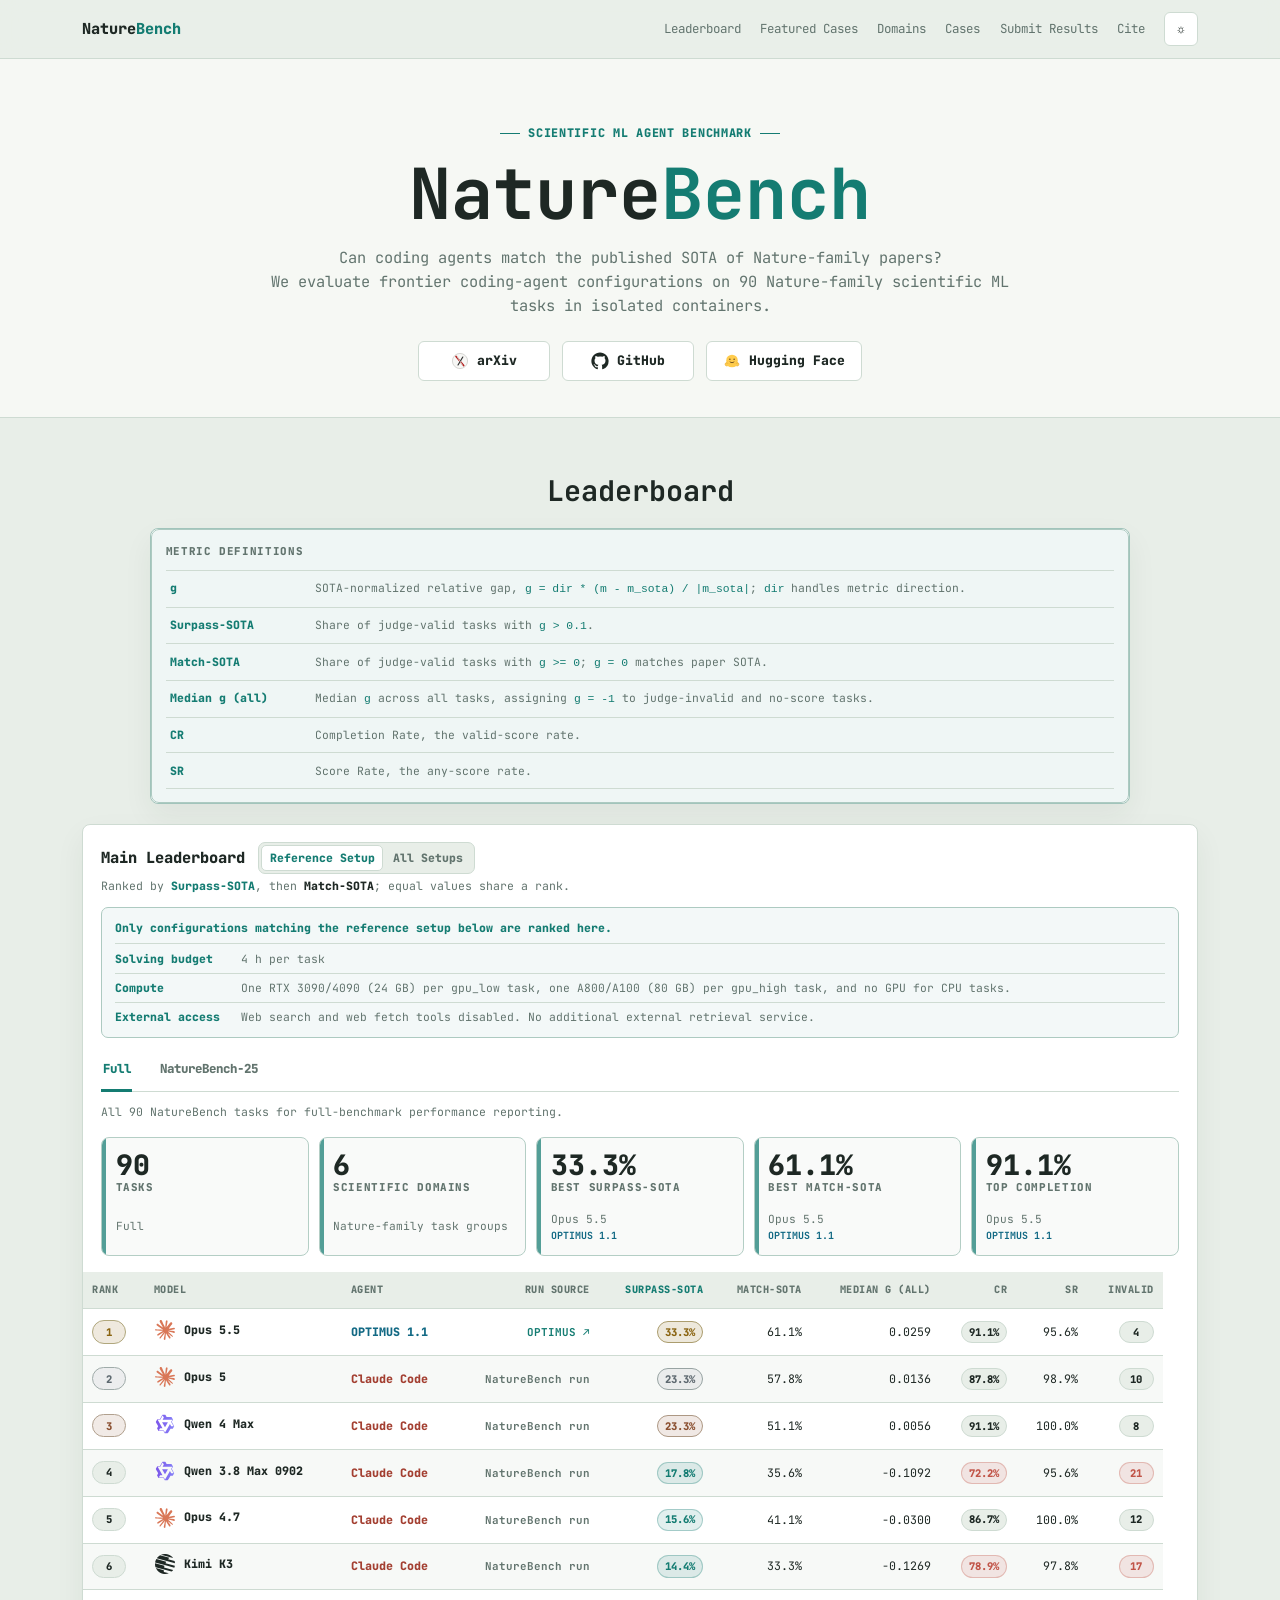
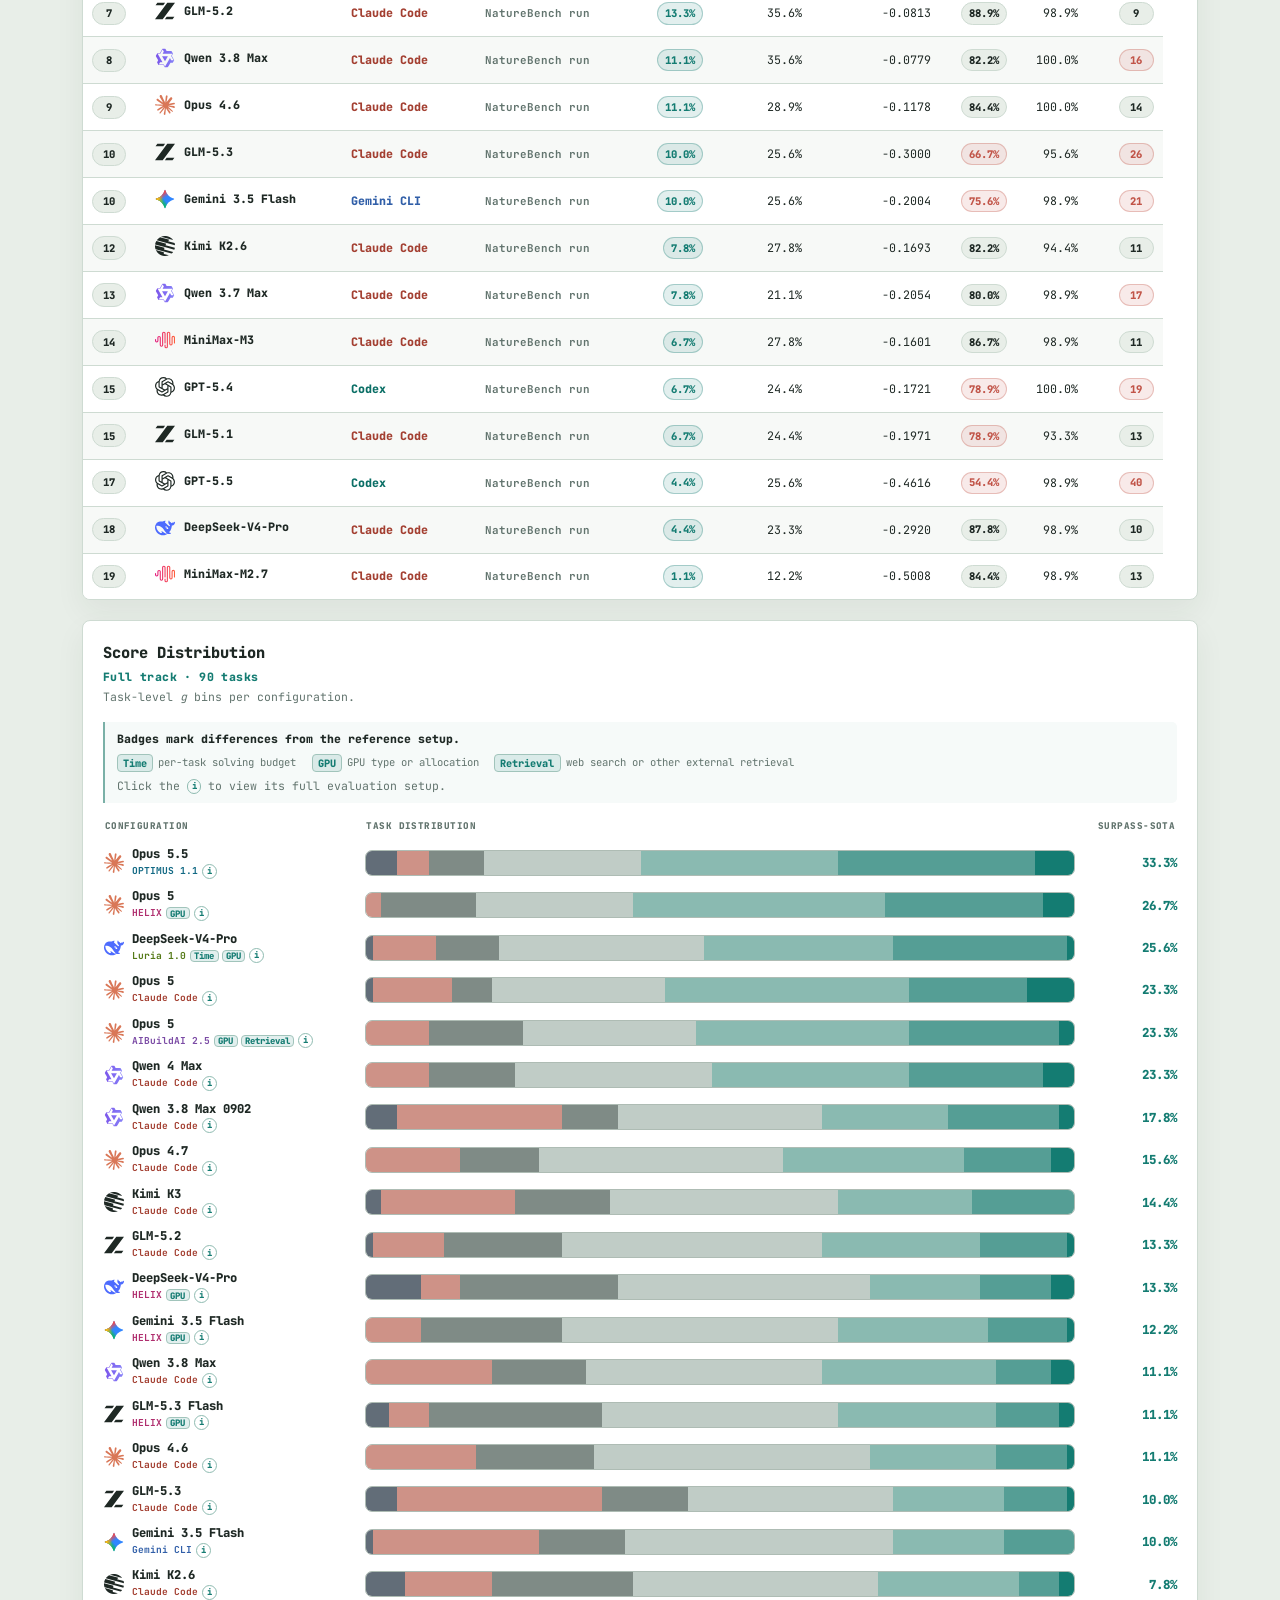
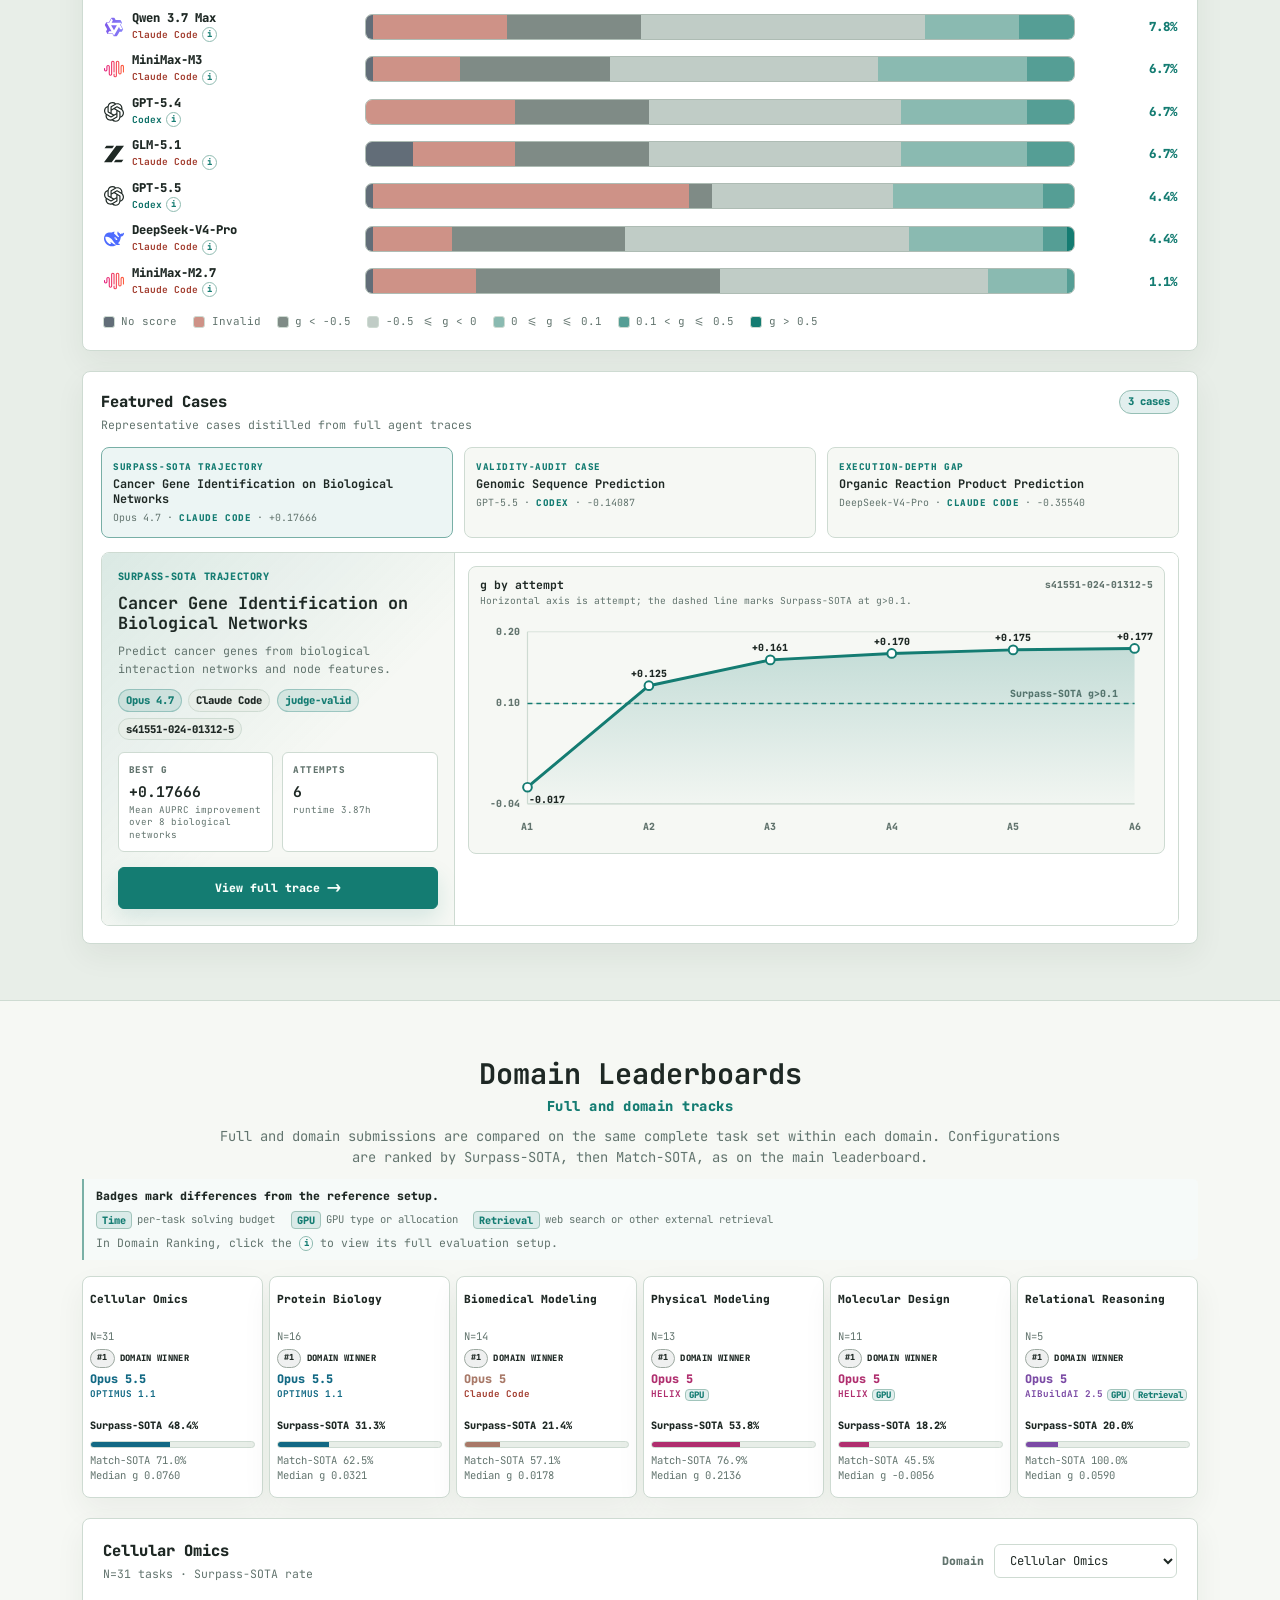
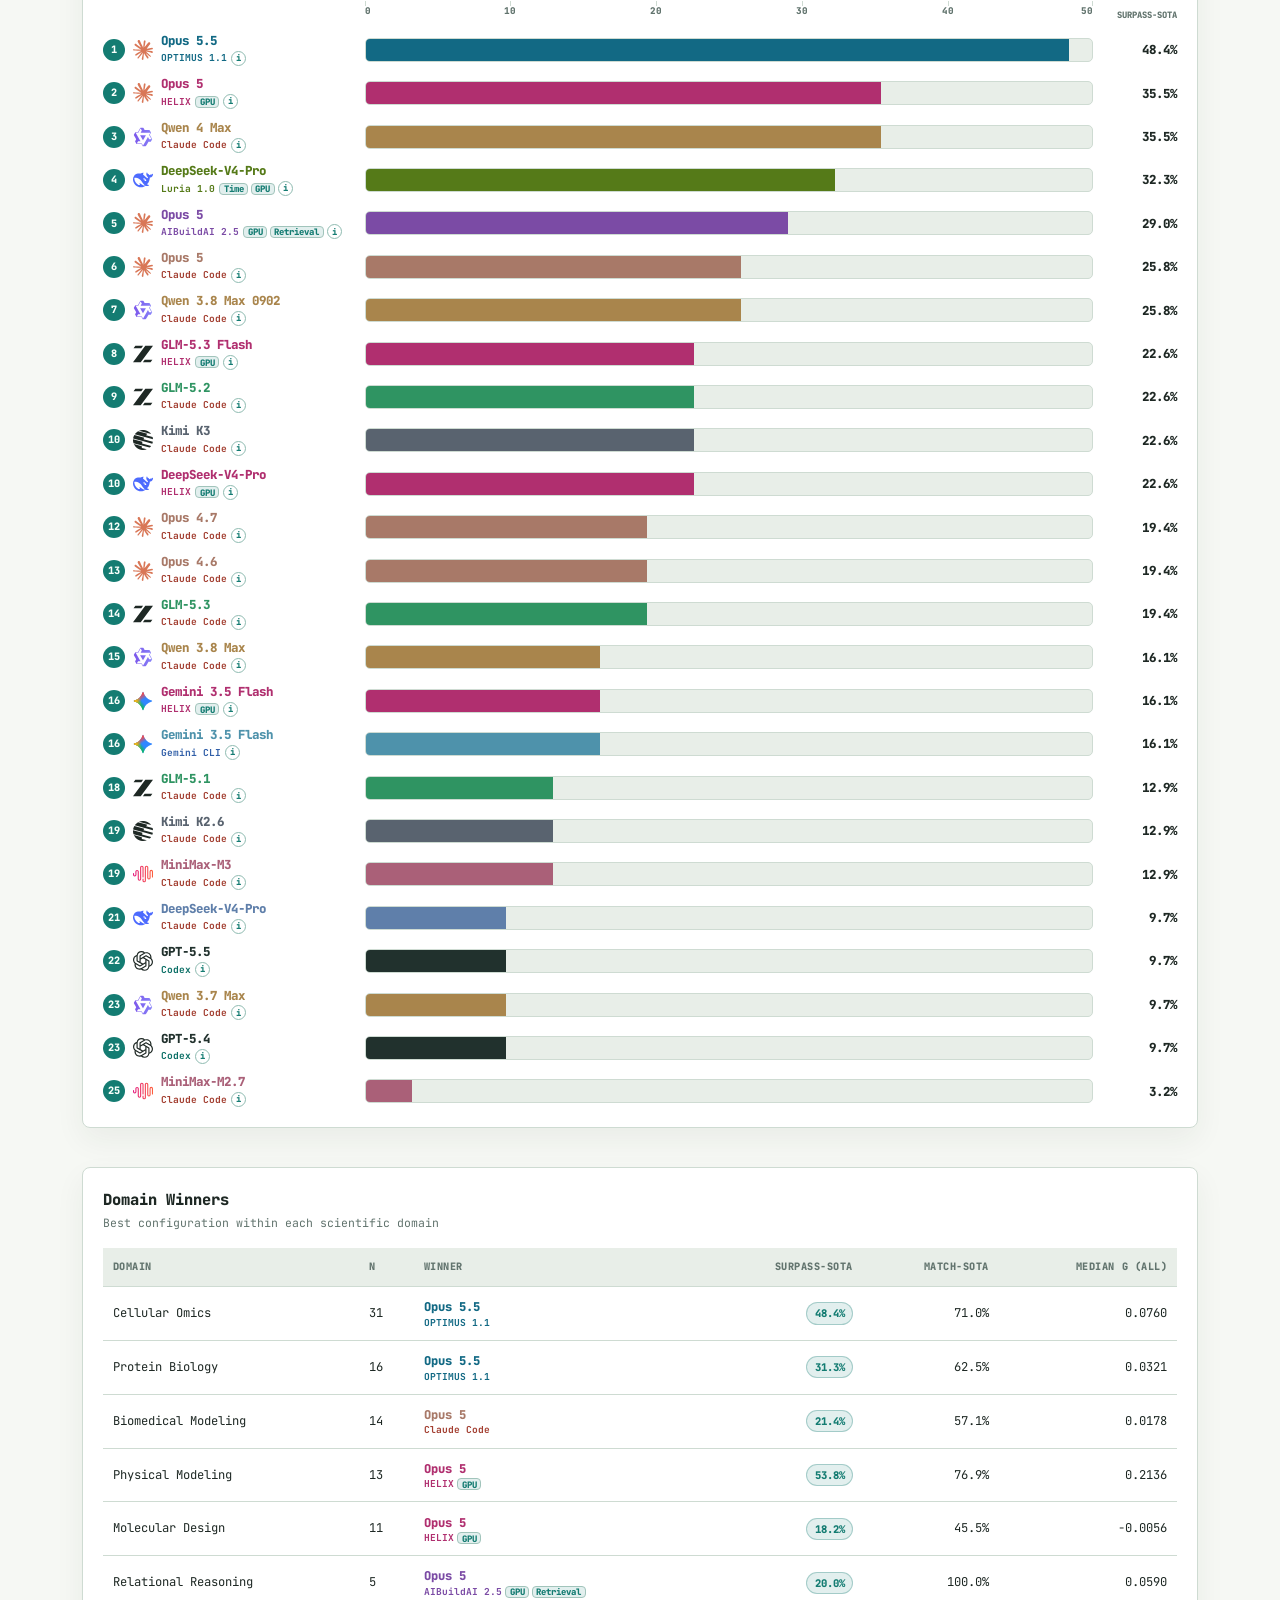
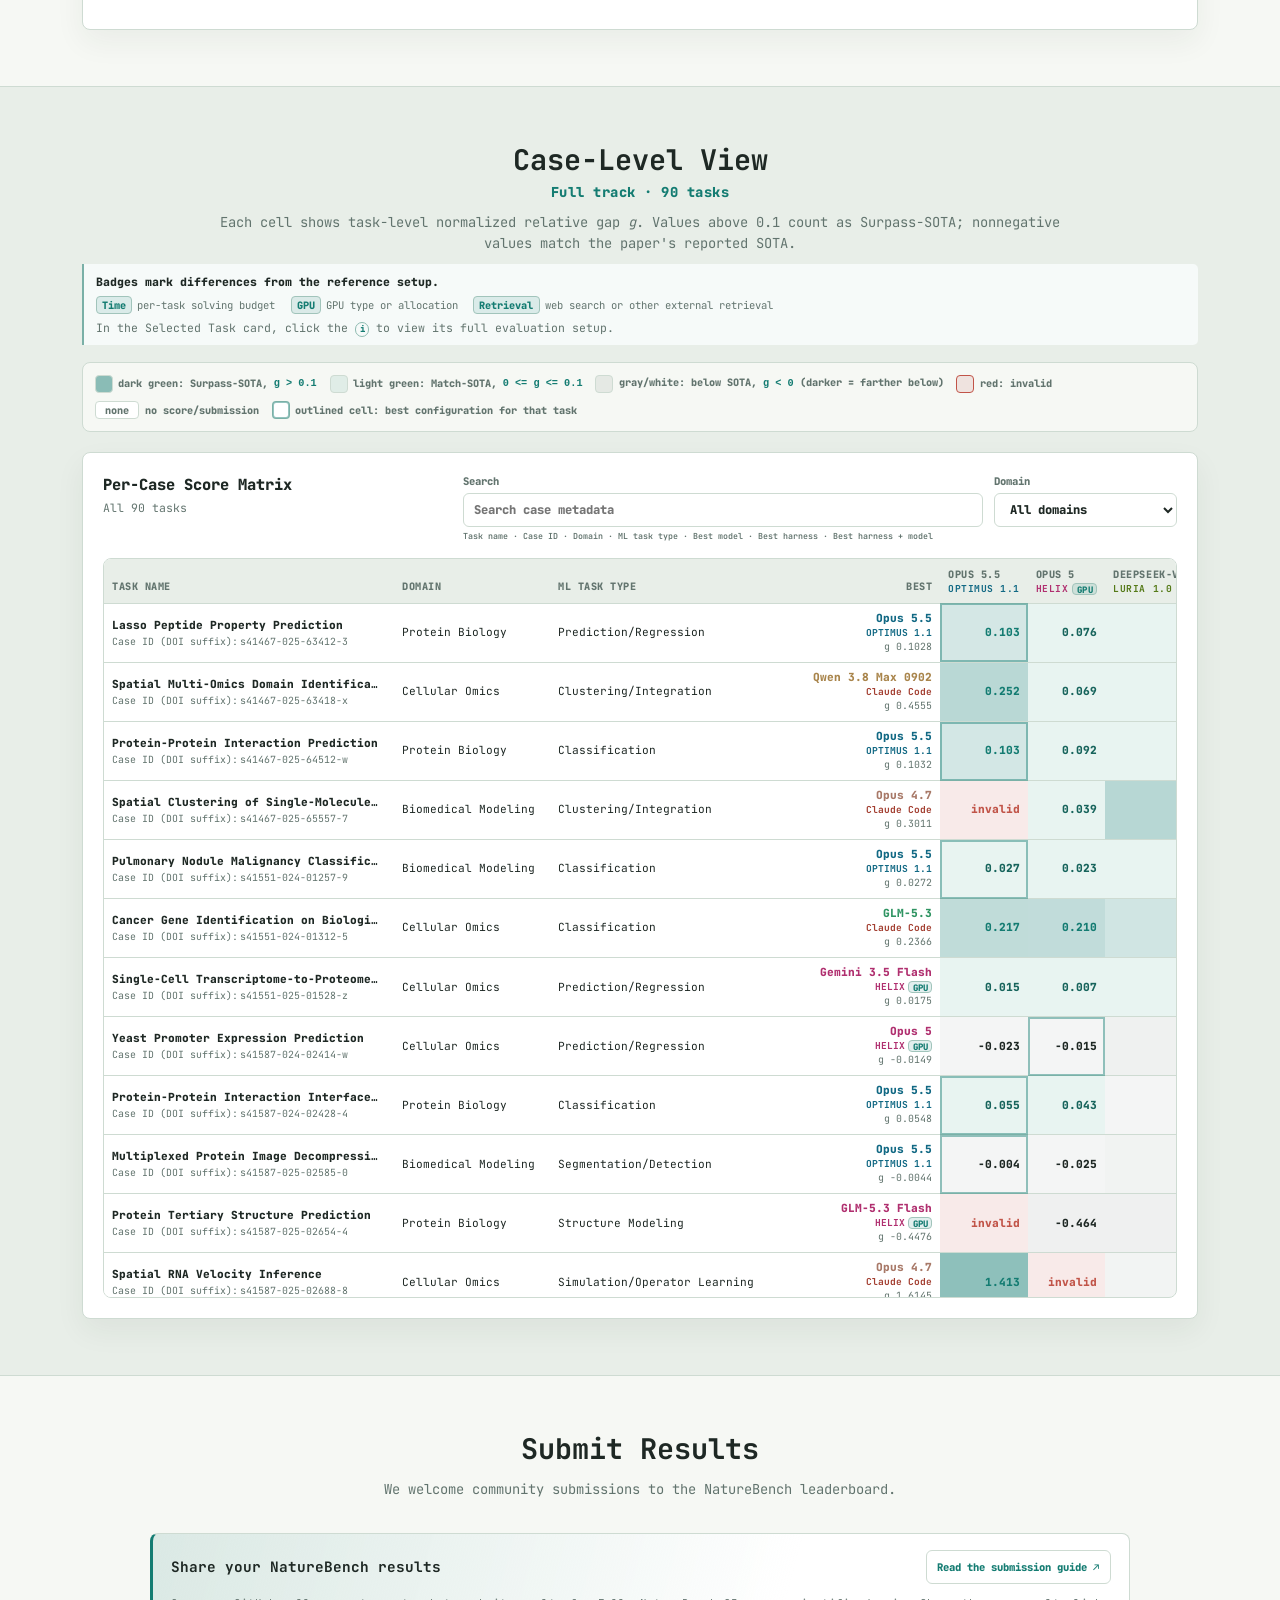
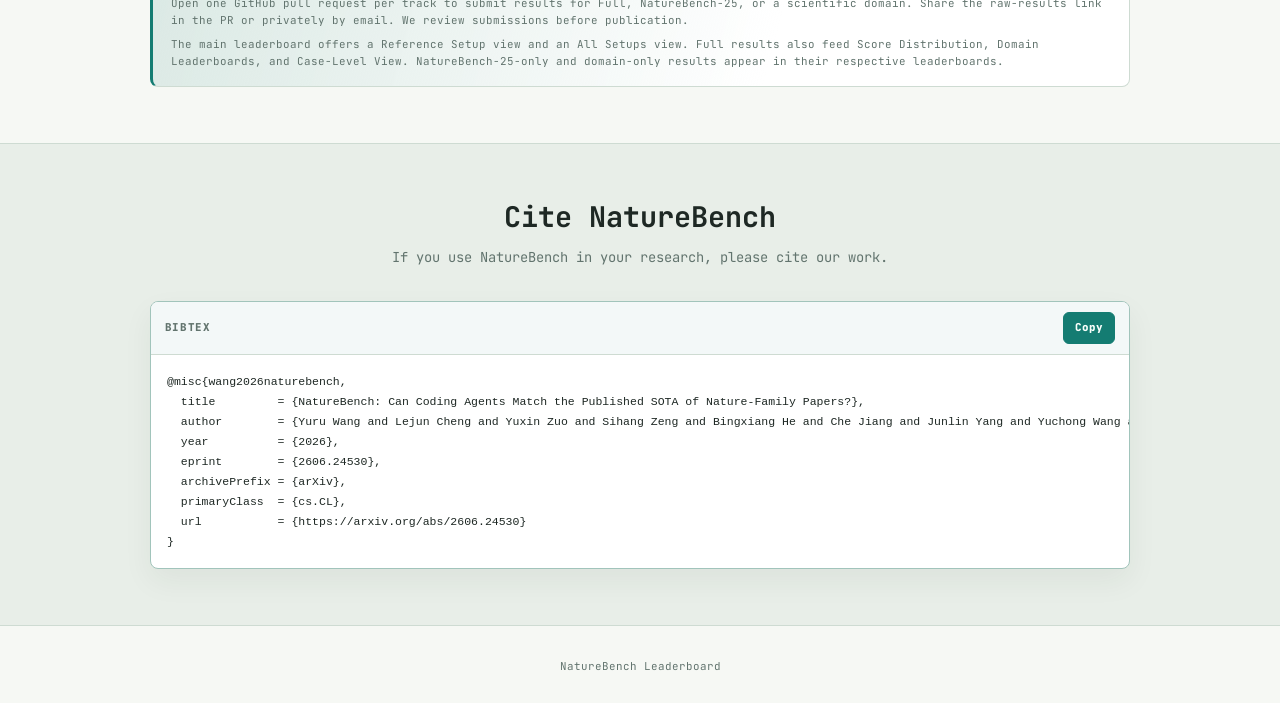
==== commit 486c91df: "docs(site): update leaderboard submission instructions" ====
--- a/index.html
+++ b/index.html
@@ -367,10 +367,10 @@
         <aside class="leaderboard-submit-panel" aria-labelledby="submit-results-title">
           <h3 id="submit-results-title">Share your NatureBench results</h3>
           <div class="leaderboard-submit-actions">
-            <a class="leaderboard-submit-guide" href="https://github.com/FrontisAI/NatureBench/tree/main/submit-results" target="_blank" rel="noopener">Read the submission guide ↗</a>
+            <a class="leaderboard-submit-guide" href="https://github.com/FrontisAI/NatureBench/blob/main/submit-results/README.md" target="_blank" rel="noopener">Read the submission guide ↗</a>
           </div>
           <div class="leaderboard-submit-copy">
-            <p>Submit results for Full, NatureBench-25, or one or more scientific domains. Results are submitted by email and reviewed before publication.</p>
+            <p>Open one GitHub pull request per track to submit results for Full, NatureBench-25, or a scientific domain. Share the raw-results link in the PR or privately by email. We review submissions before publication.</p>
             <p>The main leaderboard offers a Reference Setup view and an All Setups view. Full results also feed Score Distribution, Domain Leaderboards, and Case-Level View. NatureBench-25-only and domain-only results appear in their respective leaderboards.</p>
           </div>
         </aside>
--- a/styles.css
+++ b/styles.css
@@ -452,15 +452,22 @@
 }
 
 .setup-label {
-  padding: 0.1rem 0.32rem;
+  display: inline-flex;
+  align-items: center;
+  min-height: 1.125rem;
+  padding: 0 0.32rem;
   border: 1px solid color-mix(in srgb, var(--accent-primary) 24%, var(--border-color));
   border-radius: 4px;
   background: var(--accent-soft);
   color: var(--accent-primary);
   font-size: 0.64rem;
   font-weight: 800;
-  line-height: 1.25;
+  line-height: 1;
   white-space: nowrap;
+}
+
+.setup-label > span {
+  transform: translateY(1px);
 }
 
 .setup-reference-label {
@@ -1034,9 +1041,9 @@
 }
 
 .model-agent-subline .setup-label {
-  padding: 0 0.21rem;
+  min-height: 0.75rem;
+  padding-inline: 0.21rem;
   font-size: 0.56rem;
-  line-height: 1.1;
 }
 
 .model-agent-subline .configuration-trigger {
@@ -2448,7 +2455,7 @@
 .domain-grid {
   display: grid;
   grid-template-columns: repeat(6, minmax(0, 1fr));
-  gap: 0.8rem;
+  gap: 0.8rem 0.35rem;
   margin-bottom: 1.25rem;
 }
 
@@ -2457,7 +2464,7 @@
   grid-template-rows: 2rem 1rem 1.2rem minmax(2.65rem, max-content) 1.1rem 7px auto;
   row-gap: 0.28rem;
   min-height: 220px;
-  padding: 0.9rem;
+  padding: 0.9rem 0.45rem;
   border: 1px solid var(--border-color);
   border-radius: 8px;
   background: var(--panel);
@@ -2934,7 +2941,7 @@
   background: color-mix(in srgb, var(--accent-primary) 7%, var(--panel));
   padding: 0.82rem 0.9rem;
   display: flex;
-  align-items: flex-start;
+  align-items: flex-end;
   justify-content: space-between;
   gap: 1rem;
 }
@@ -2952,19 +2959,22 @@
   letter-spacing: 0.06em;
 }
 
-.case-lookup-main {
-  padding-top: 1.2rem;
+.case-lookup-label {
+  display: block;
+  font-size: 0.82rem;
+  line-height: 1.2;
+  transform: translateY(-0.5625rem);
 }
 
 .case-lookup-card h4 {
-  margin-top: 0.24rem;
+  margin-top: 0.38rem;
   color: var(--text-primary);
   font-size: 0.86rem;
   line-height: 1.25;
 }
 
 .case-lookup-card p {
-  margin-top: 0.26rem;
+  margin-top: 0.42rem;
   color: var(--text-secondary);
   font-size: 0.64rem;
   line-height: 1.4;
@@ -3292,11 +3302,18 @@
   outline-offset: 2px;
 }
 
-@media (max-width: 1100px) {
+@media (max-width: 1168px) {
   .domain-grid {
     grid-template-columns: repeat(3, minmax(0, 1fr));
-  }
-
+    column-gap: 0.8rem;
+  }
+
+  .domain-card {
+    padding-inline: 0.9rem;
+  }
+}
+
+@media (max-width: 1100px) {
   .metric-guide-grid,
   .guide-grid,
   .metric-definition-grid {
@@ -3596,10 +3613,7 @@
 
   .case-lookup-card {
     flex-direction: column;
-  }
-
-  .case-lookup-main {
-    padding-top: 0;
+    align-items: flex-start;
   }
 
   .case-search-control {
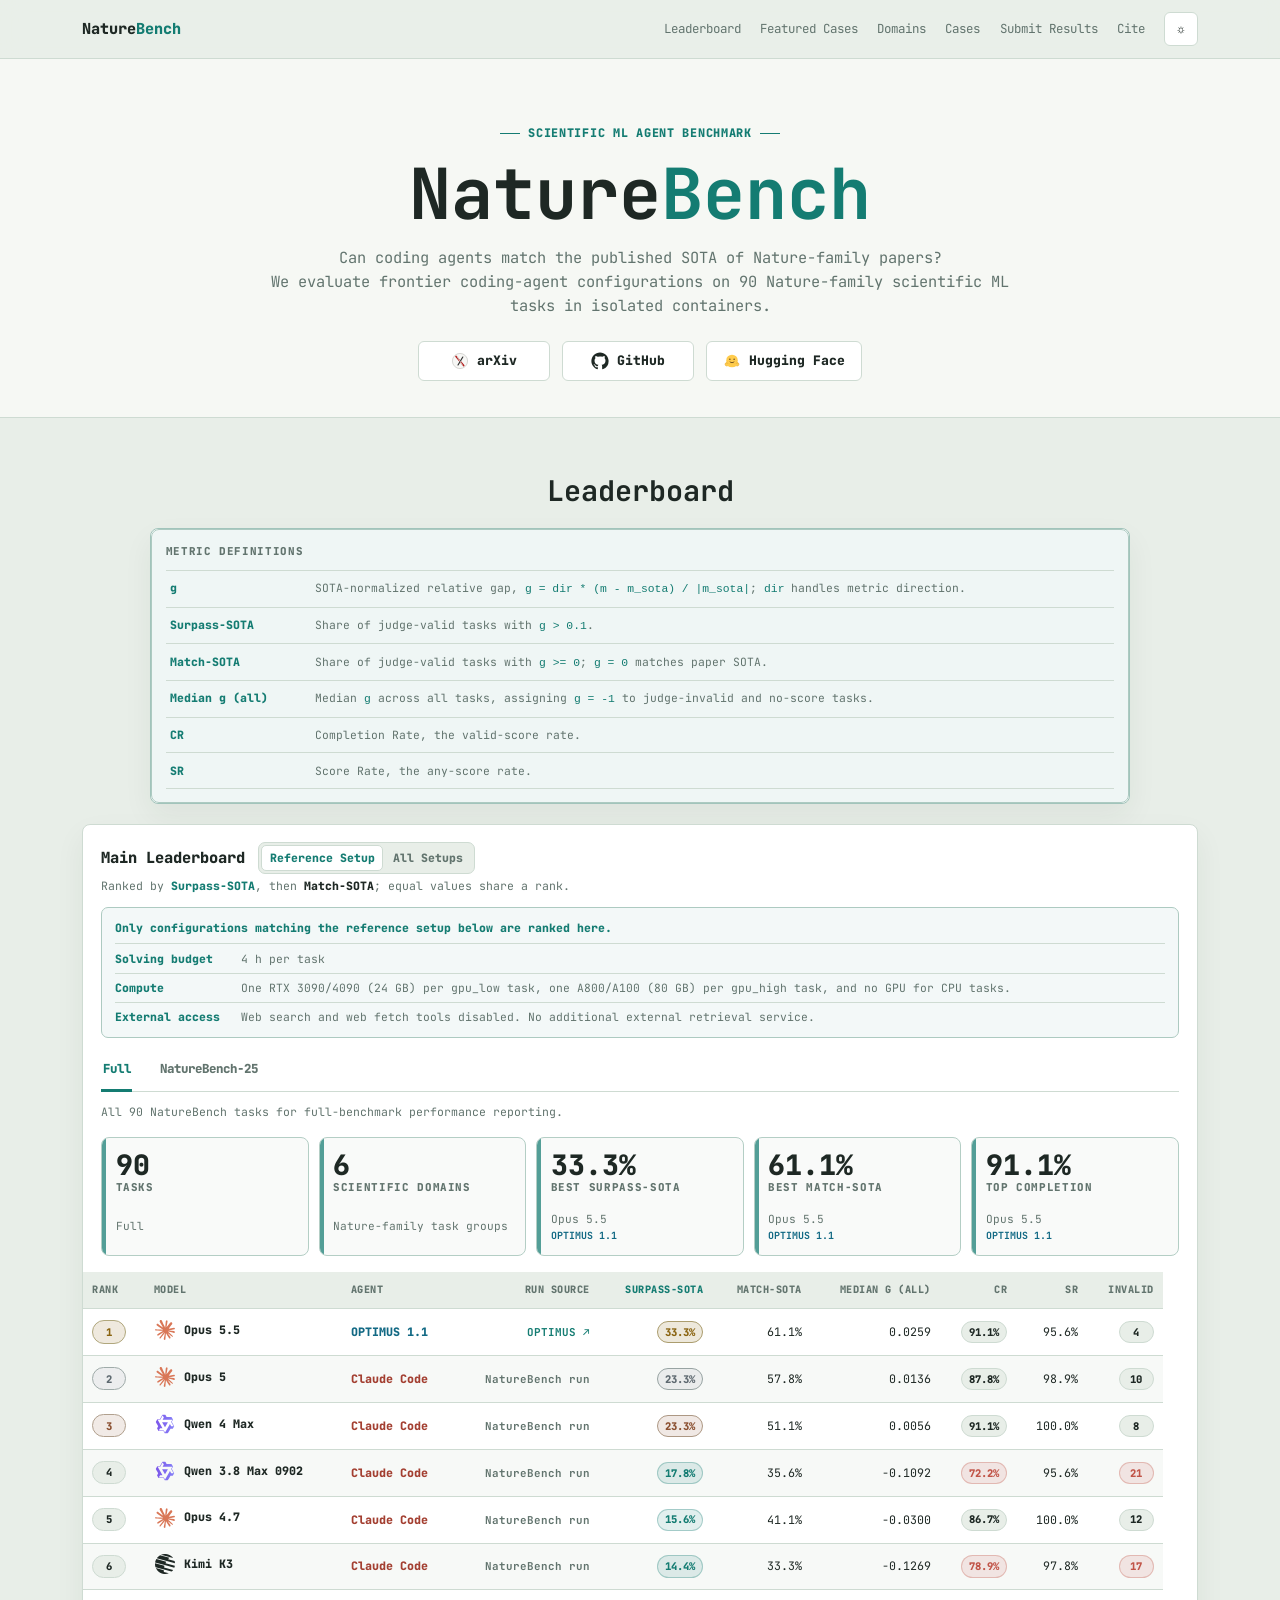
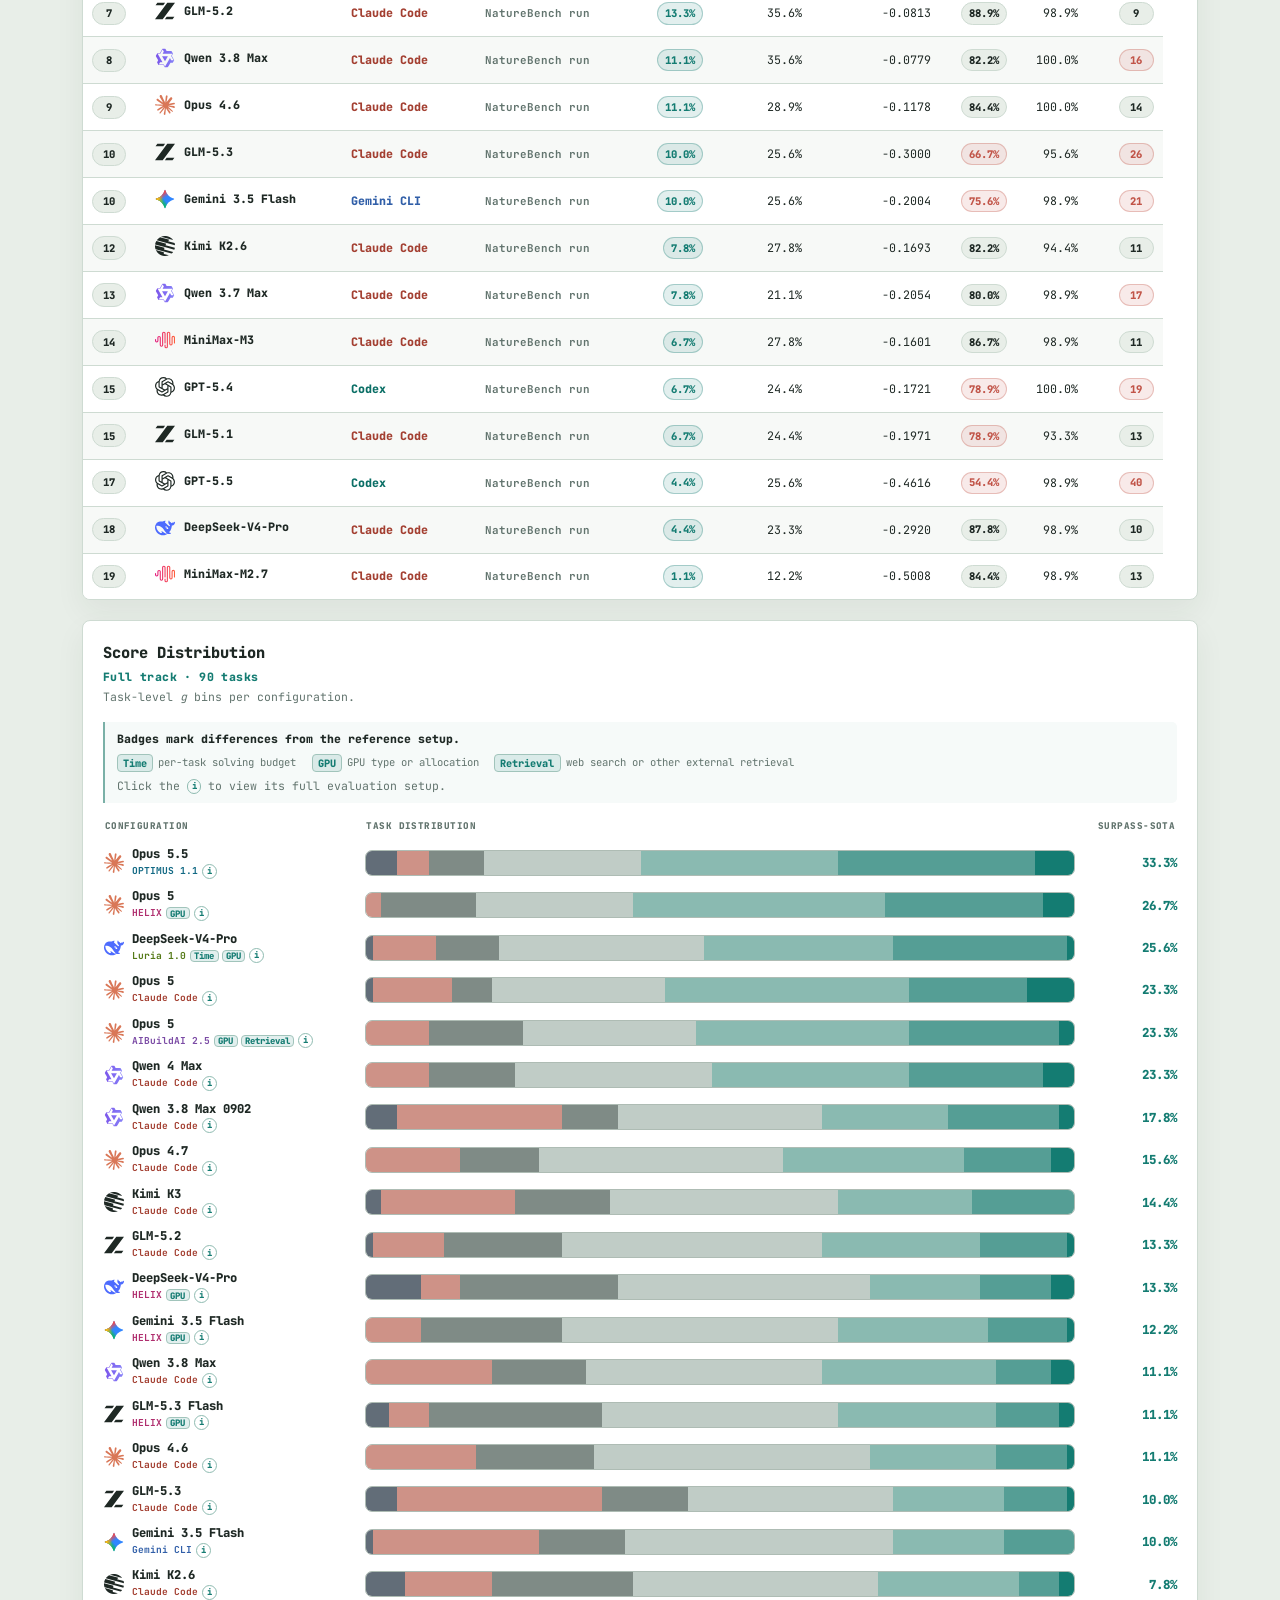
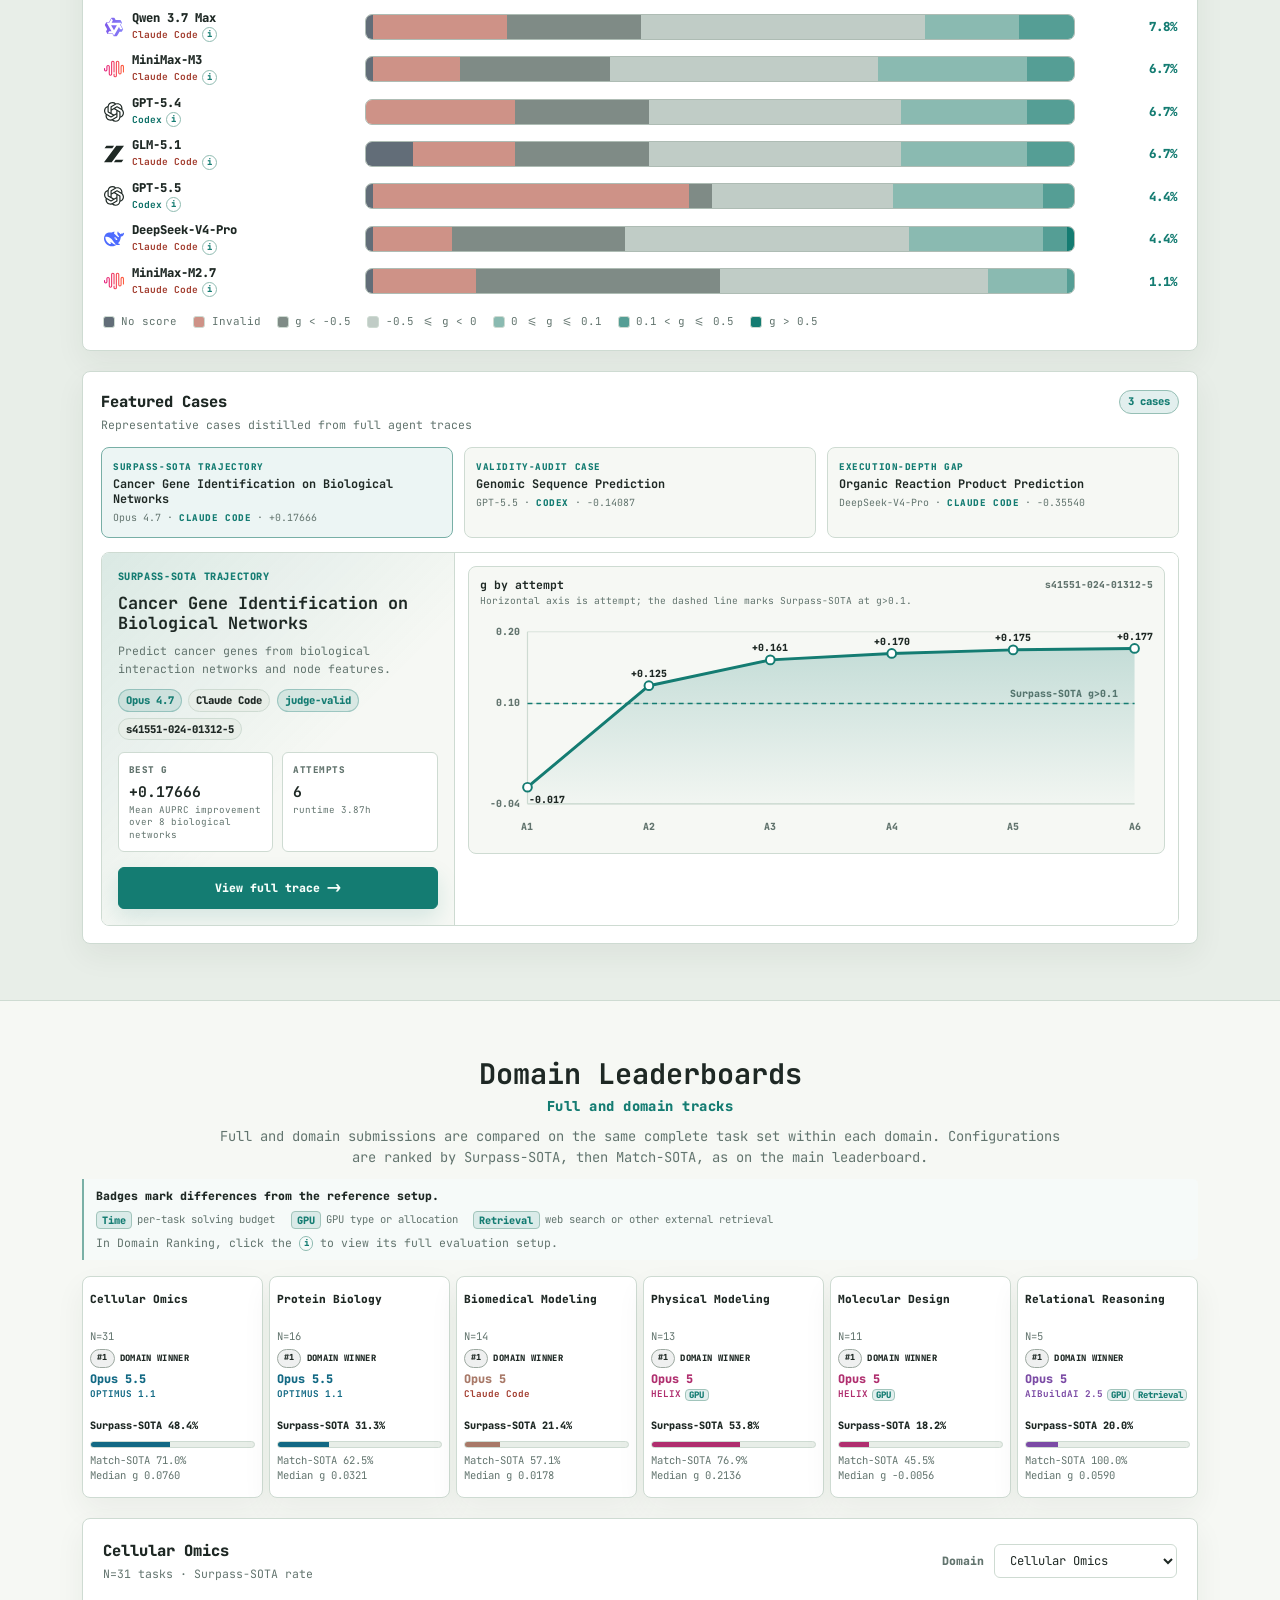
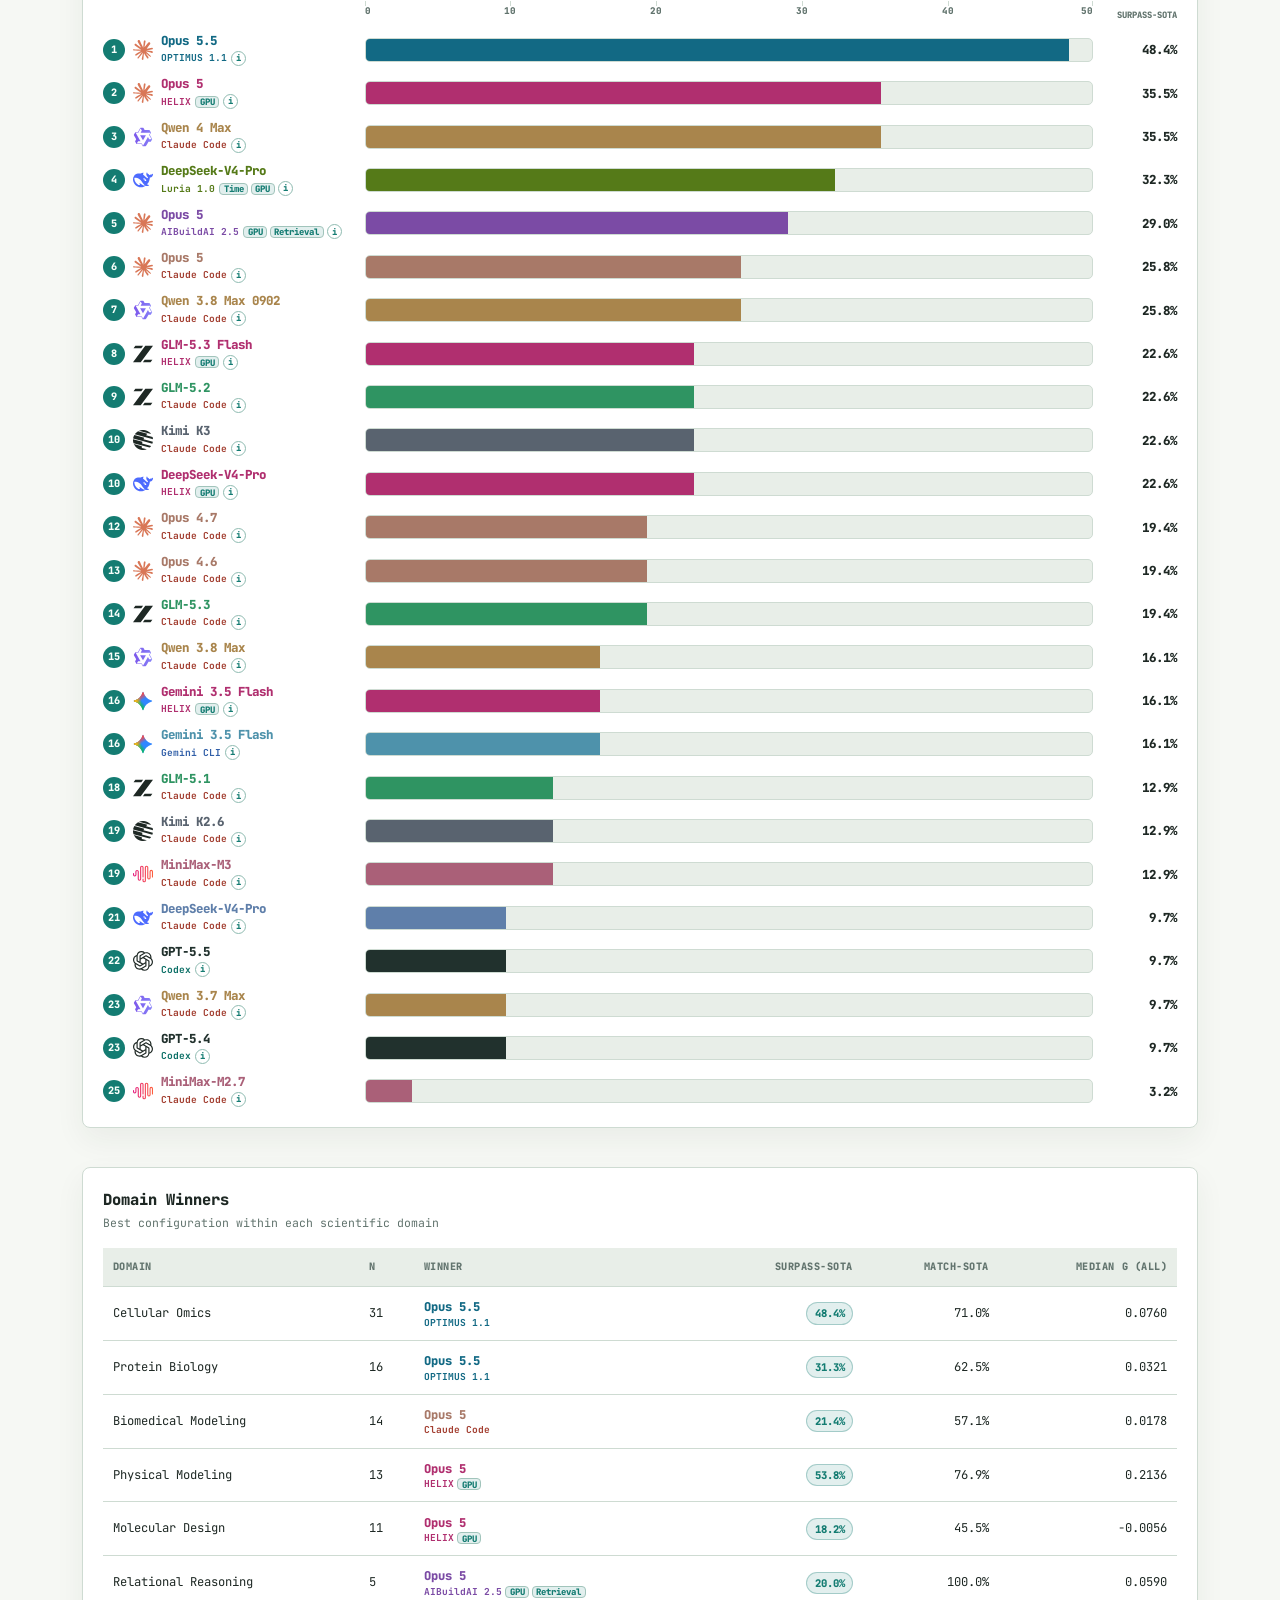
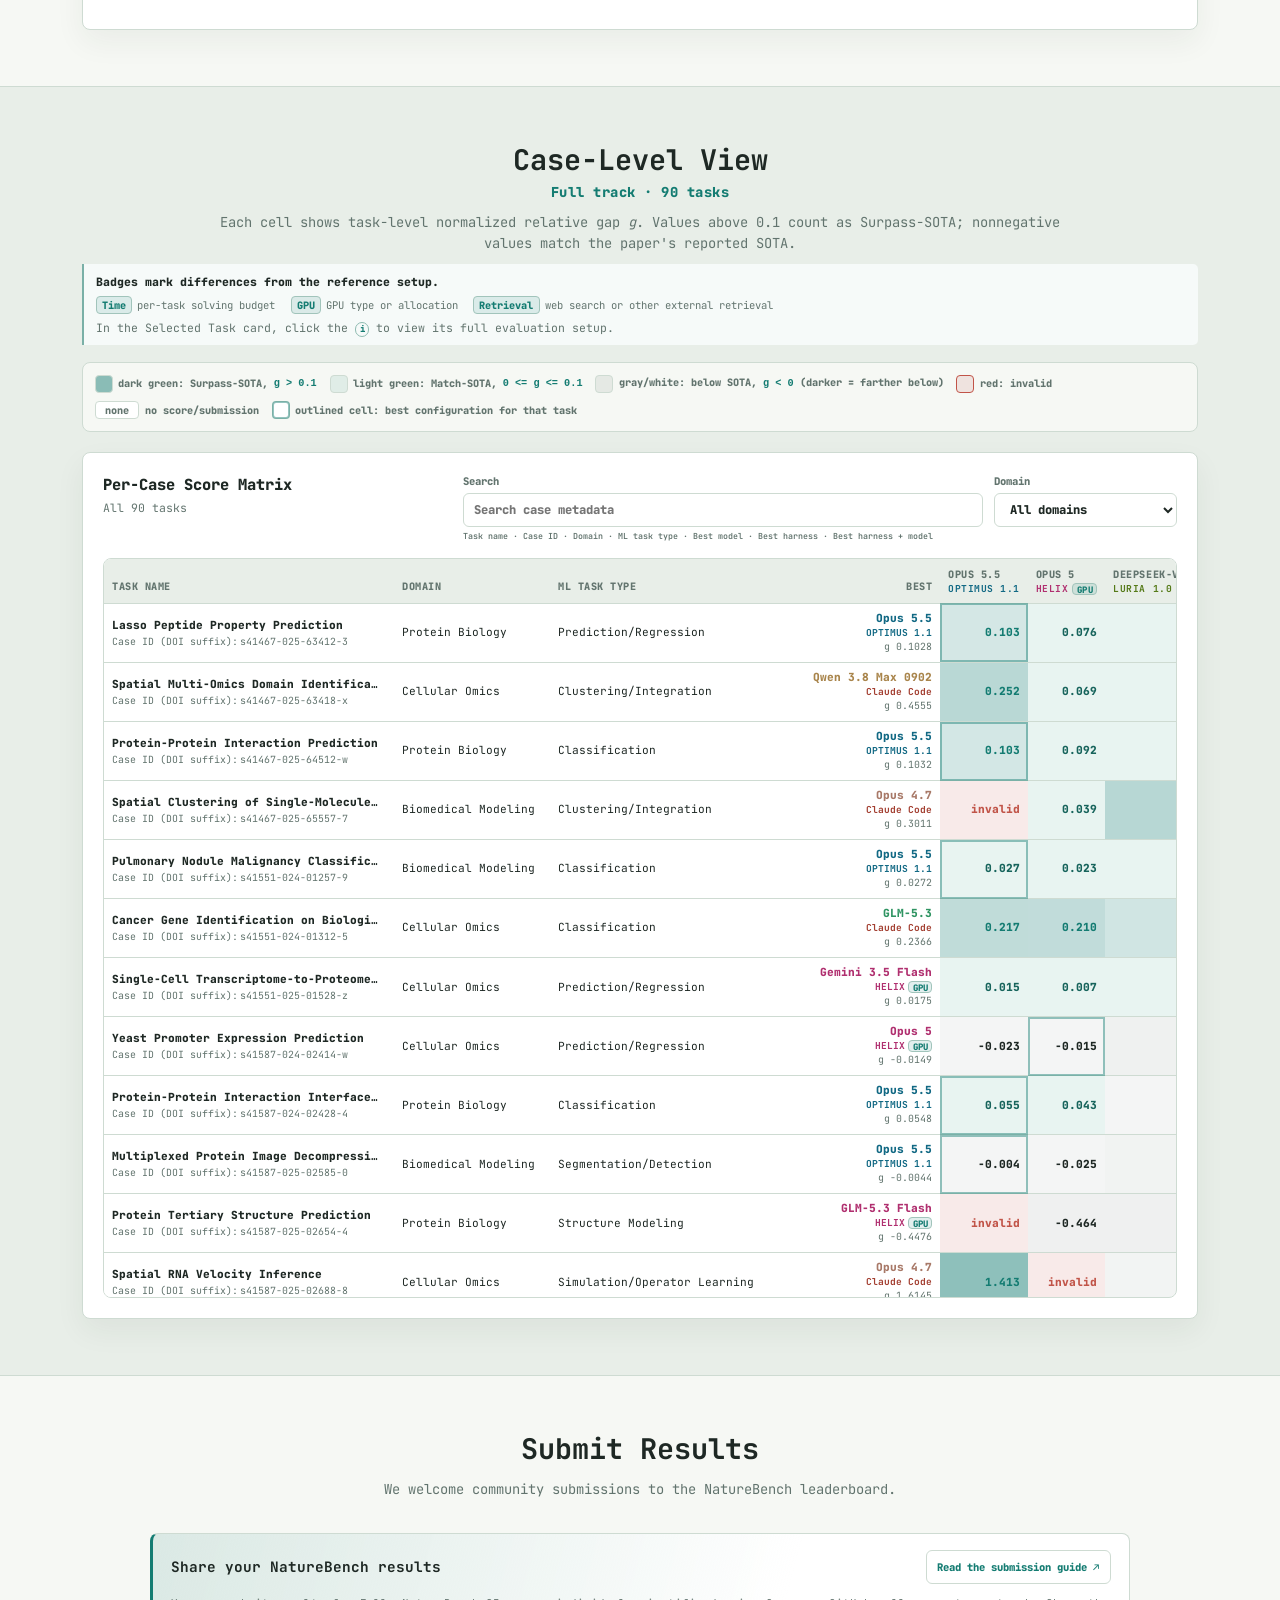
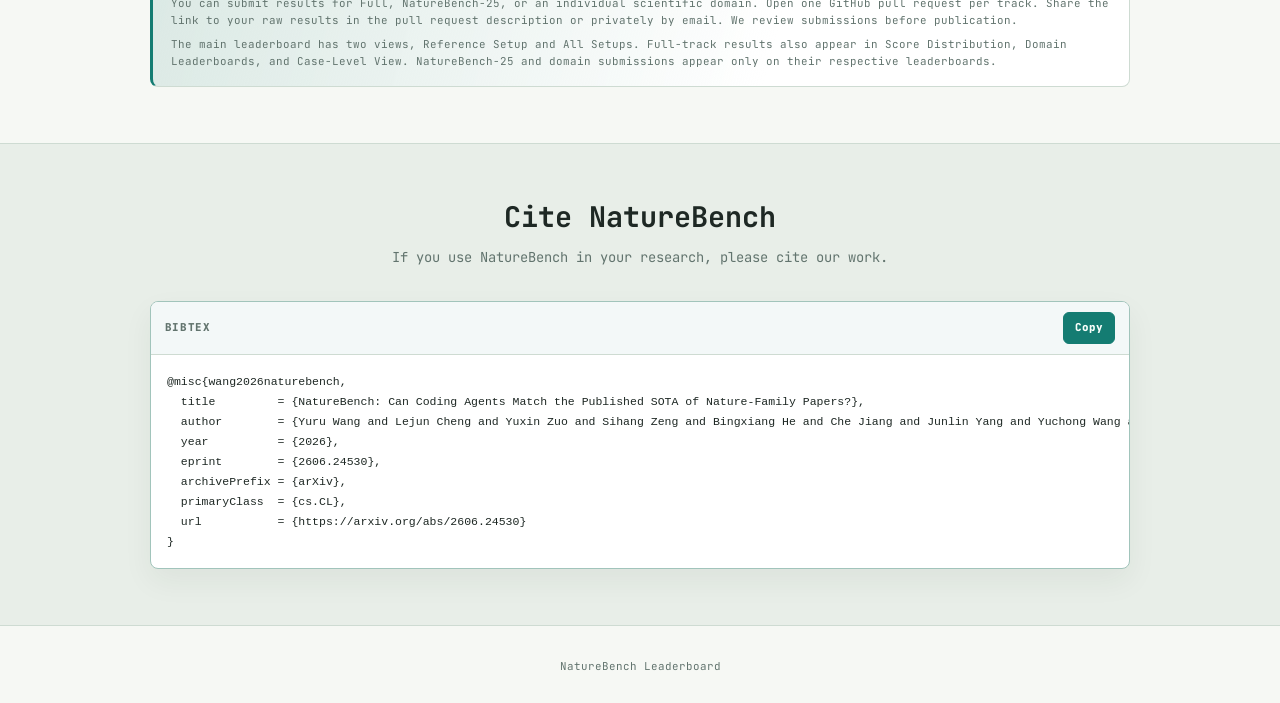
==== commit d3b98f26: "docs(site): clarify leaderboard submission instructions" ====
--- a/index.html
+++ b/index.html
@@ -370,8 +370,8 @@
             <a class="leaderboard-submit-guide" href="https://github.com/FrontisAI/NatureBench/blob/main/submit-results/README.md" target="_blank" rel="noopener">Read the submission guide ↗</a>
           </div>
           <div class="leaderboard-submit-copy">
-            <p>Open one GitHub pull request per track to submit results for Full, NatureBench-25, or a scientific domain. Share the raw-results link in the PR or privately by email. We review submissions before publication.</p>
-            <p>The main leaderboard offers a Reference Setup view and an All Setups view. Full results also feed Score Distribution, Domain Leaderboards, and Case-Level View. NatureBench-25-only and domain-only results appear in their respective leaderboards.</p>
+            <p>You can submit results for Full, NatureBench-25, or an individual scientific domain. Open one GitHub pull request per track. Share the link to your raw results in the pull request description or privately by email. We review submissions before publication.</p>
+            <p>The main leaderboard has two views, Reference Setup and All Setups. Full-track results also appear in Score Distribution, Domain Leaderboards, and Case-Level View. NatureBench-25 and domain submissions appear only on their respective leaderboards.</p>
           </div>
         </aside>
       </div>
